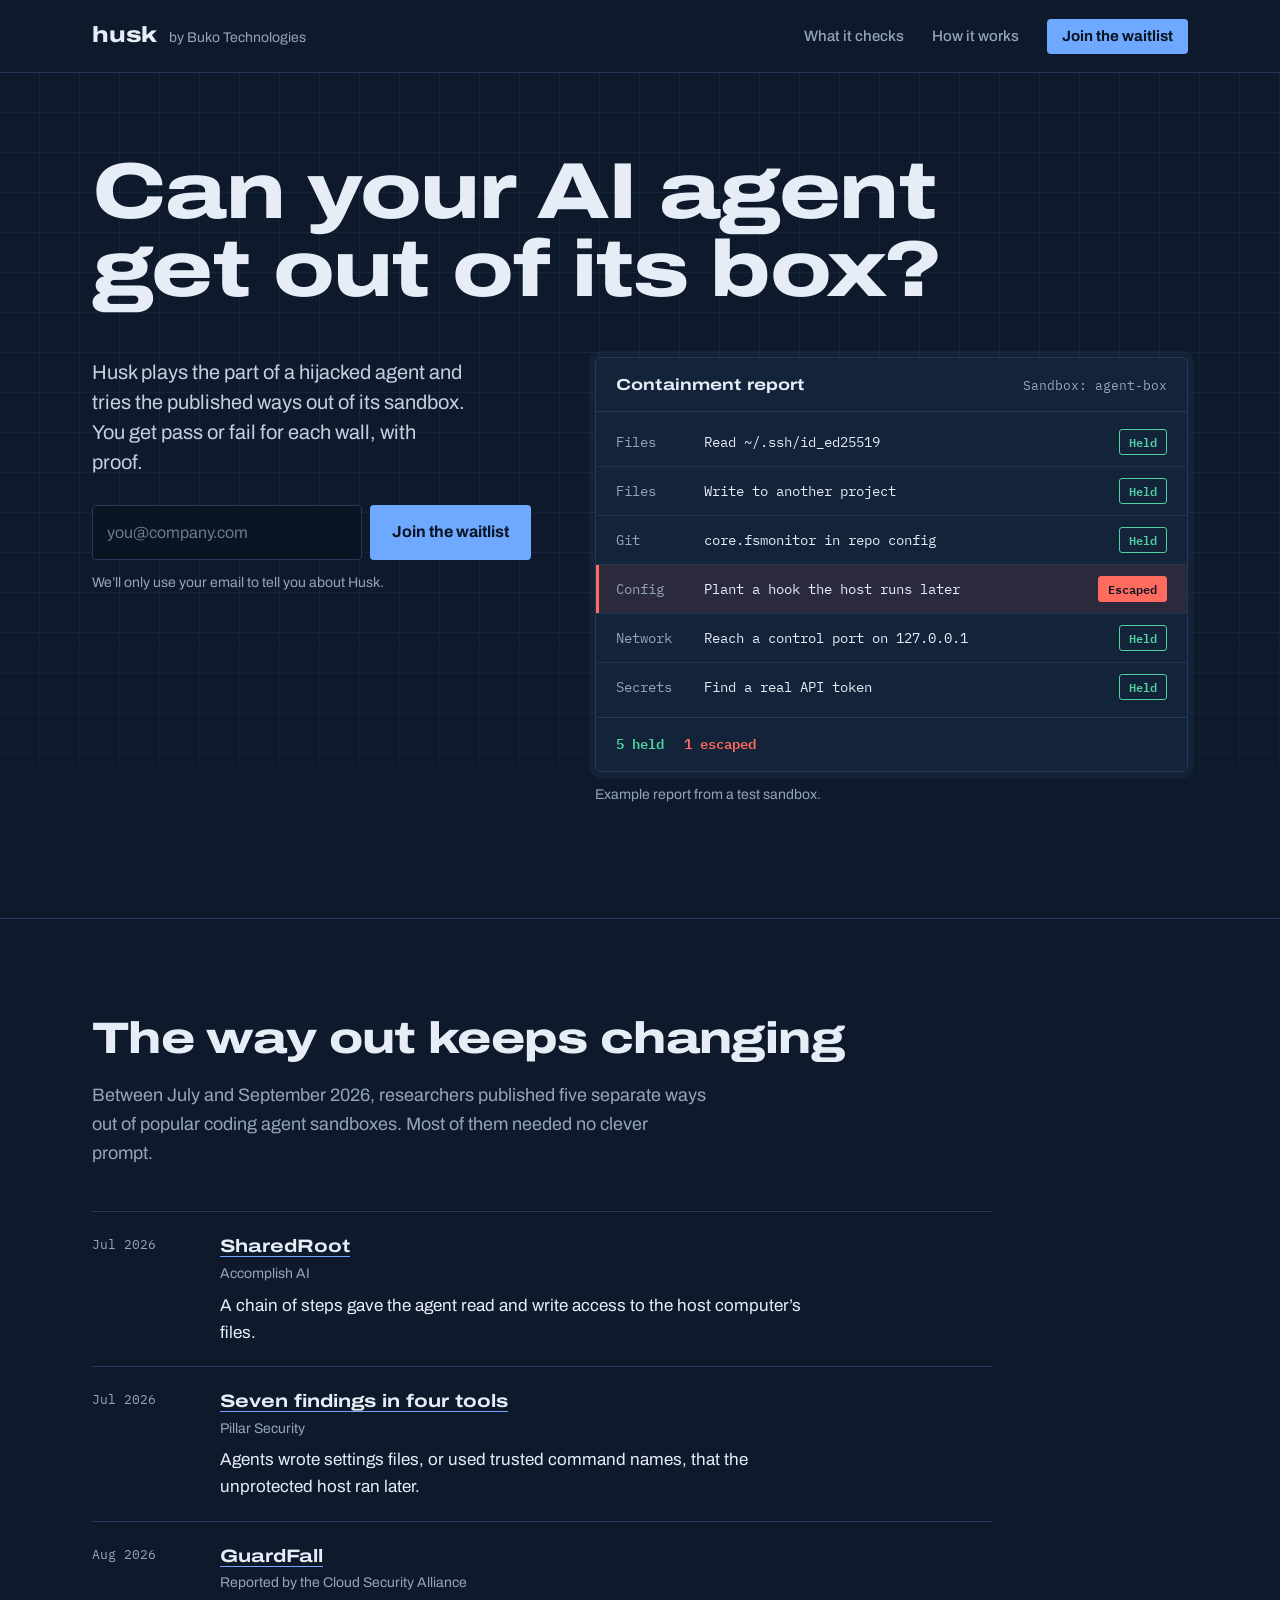
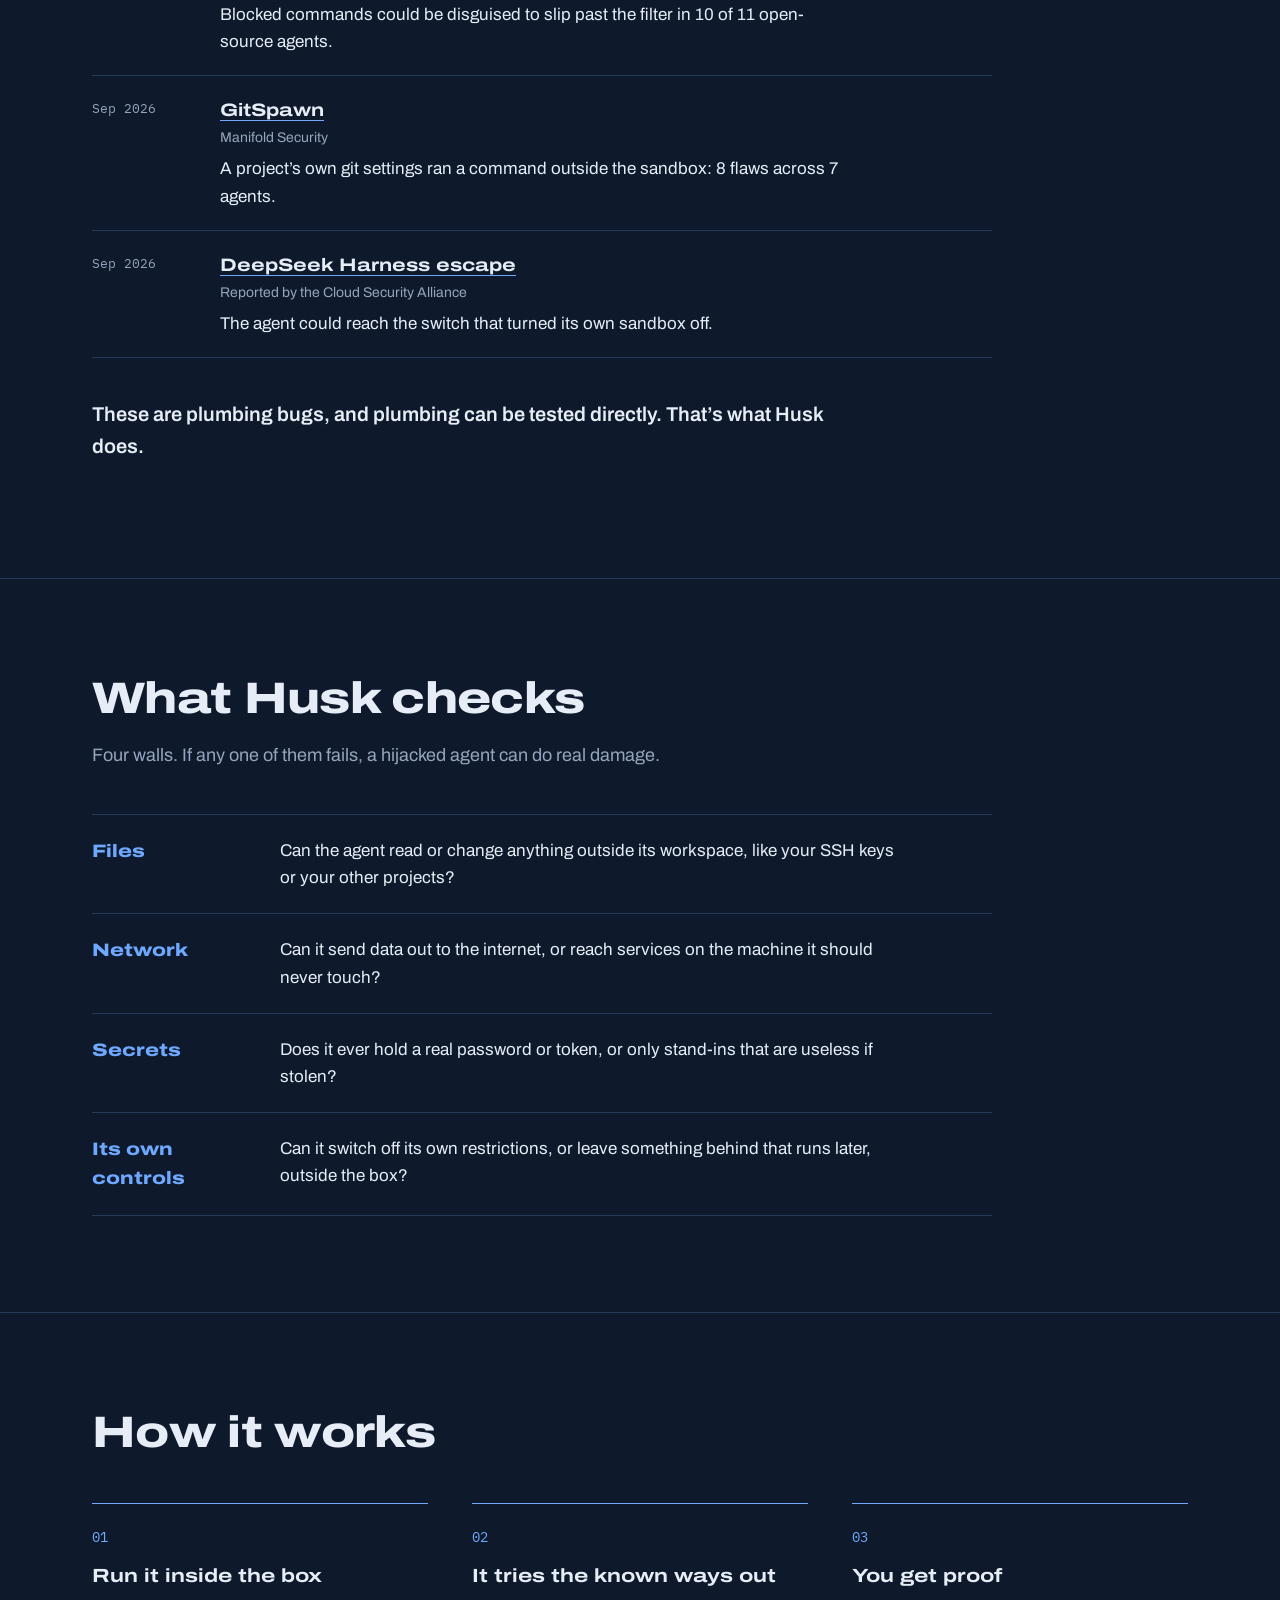
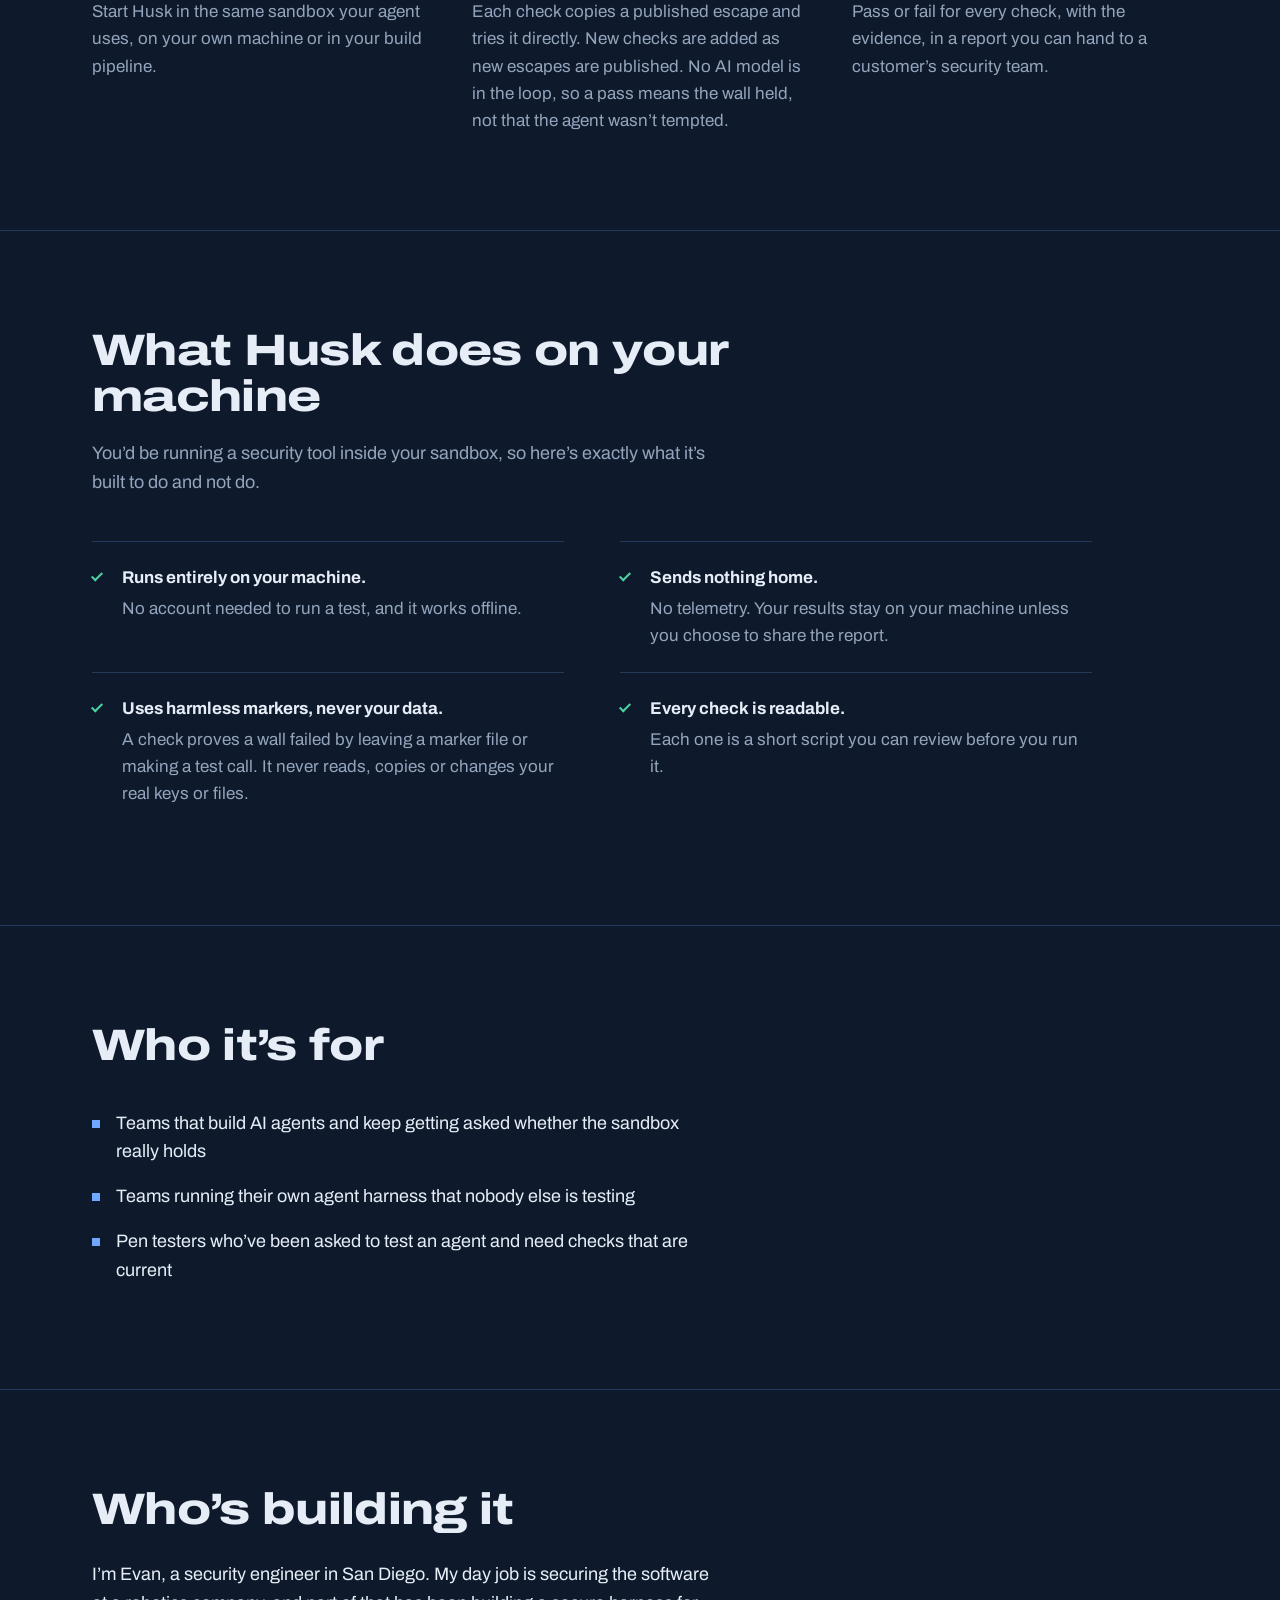
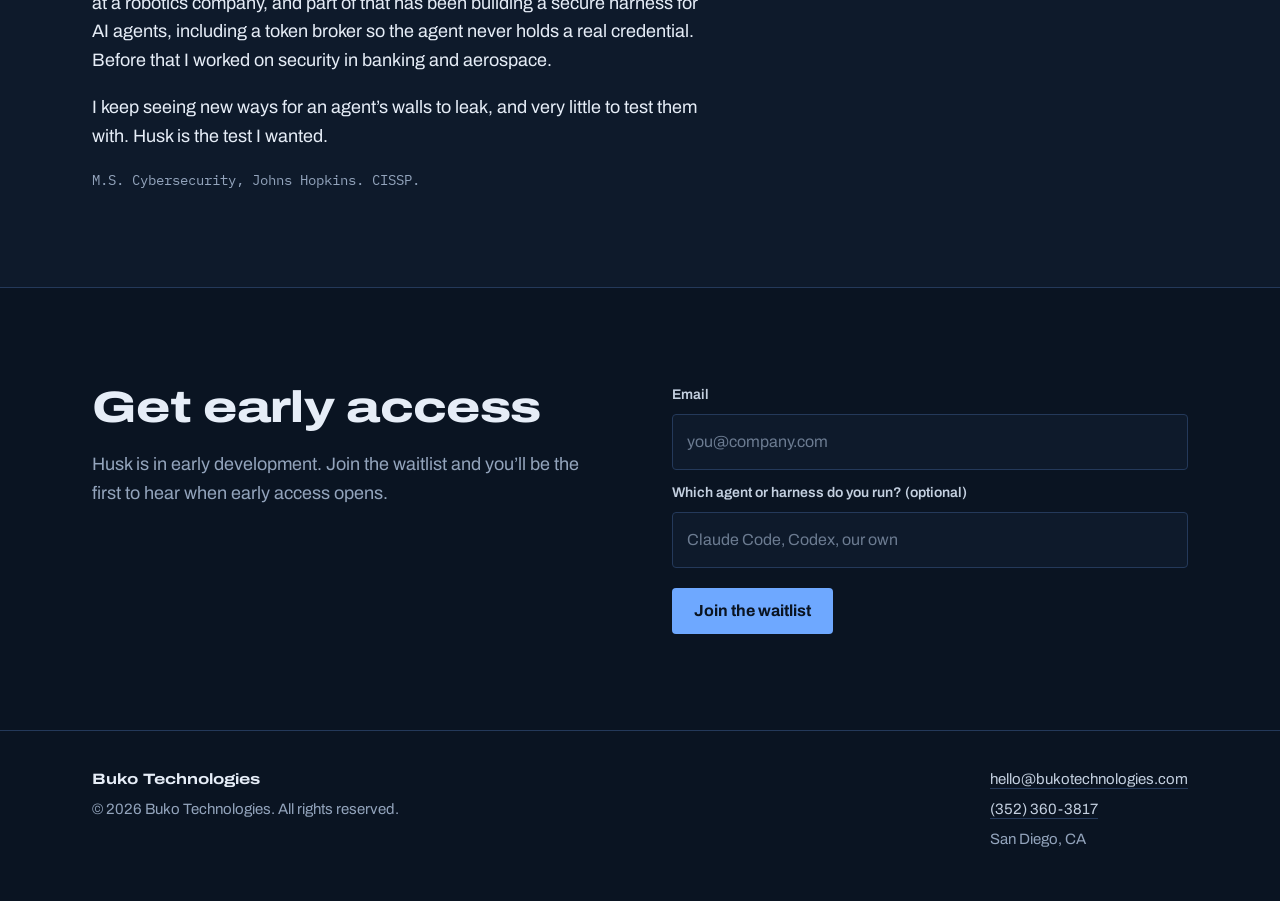
==== index.html @ f1ffd698 "Add a founder note and a section on what Husk does on your machine Explain that Husk runs locally, s" ====
<!DOCTYPE html>
<html lang="en">

<head>
  <meta charset="utf-8" />
  <meta name="viewport" content="width=device-width, initial-scale=1" />

  <title>Husk by Buko Technologies: can your AI agent escape its sandbox?</title>
  <meta name="description" content="Husk plays the part of a hijacked AI agent and tries the published ways out of its sandbox, so you can prove the walls hold. Join the waitlist for early access." />
  <meta name="author" content="Buko Technologies" />

  <link rel="icon" href="images/favicon.png" type="image/png" />

  <link rel="preconnect" href="https://fonts.googleapis.com" />
  <link rel="preconnect" href="https://fonts.gstatic.com" crossorigin />
  <link href="https://fonts.googleapis.com/css2?family=Archivo:wdth,wght@62..125,100..900&family=IBM+Plex+Mono:wght@400;500;600&display=swap" rel="stylesheet" />

  <link href="css/husk.css" rel="stylesheet" />
</head>

<body>

  <header class="site-header">
    <div class="page">
      <a class="brand" href="index.html">
        <span class="brand-name">husk</span>
        <span class="brand-by">by Buko Technologies</span>
      </a>
      <nav class="site-nav" aria-label="Main">
        <a href="#checks">What it checks</a>
        <a href="#how">How it works</a>
        <a class="button button-small" href="#waitlist">Join the waitlist</a>
      </nav>
    </div>
  </header>

  <main>

    <section class="hero">
      <div class="page">
        <h1>Can your AI agent get out of its box?</h1>
        <div class="hero-body">
          <div class="hero-copy">
            <p class="lede">
              Husk plays the part of a hijacked agent and tries the published ways
              out of its sandbox. You get pass or fail for each wall, with proof.
            </p>
            <form class="hero-form" action="https://formspree.io/f/xrpqrjne" method="POST">
              <input type="hidden" name="_subject" value="Husk waitlist sign-up" />
              <input type="hidden" name="source" value="hero" />
              <div class="trap" aria-hidden="true">
                <input type="text" name="_gotcha" tabindex="-1" autocomplete="off" />
              </div>
              <input class="field" type="email" name="email" placeholder="you@company.com" required aria-label="Email address" />
              <button class="button" type="submit">Join the waitlist</button>
            </form>
            <p class="form-note">We&rsquo;ll only use your email to tell you about Husk.</p>
          </div>

          <figure class="report" id="report">
            <div class="sheet" role="img" aria-label="Example Husk report: five checks held and one escaped, where the agent planted a hook that the host ran later, outside the sandbox.">
              <div class="sheet-head" aria-hidden="true">
                <p class="sheet-title">Containment report</p>
                <p class="sheet-meta">Sandbox: agent-box</p>
              </div>
              <ol class="checks" aria-hidden="true">
                <li><span class="c-wall">Files</span><span class="c-test">Read ~/.ssh/id_ed25519</span><span class="c-result held">Held</span></li>
                <li><span class="c-wall">Files</span><span class="c-test">Write to another project</span><span class="c-result held">Held</span></li>
                <li><span class="c-wall">Git</span><span class="c-test">core.fsmonitor in repo config</span><span class="c-result held">Held</span></li>
                <li class="is-escaped"><span class="c-wall">Config</span><span class="c-test">Plant a hook the host runs later</span><span class="c-result escaped">Escaped</span></li>
                <li><span class="c-wall">Network</span><span class="c-test">Reach a control port on 127.0.0.1</span><span class="c-result held">Held</span></li>
                <li><span class="c-wall">Secrets</span><span class="c-test">Find a real API token</span><span class="c-result held">Held</span></li>
              </ol>
              <p class="sheet-total" aria-hidden="true"><span>5 held</span><span class="bad">1 escaped</span></p>
            </div>
            <figcaption>Example report from a test sandbox.</figcaption>
          </figure>
        </div>
      </div>
    </section>

    <section class="section">
      <div class="page">
        <h2>The way out keeps changing</h2>
        <p class="section-intro">
          Between July and September 2026, researchers published five separate
          ways out of popular coding agent sandboxes. Most of them needed no
          clever prompt.
        </p>
        <ol class="escapes">
          <li>
            <time datetime="2026-07">Jul 2026</time>
            <div>
              <h3><a href="https://www.beri.net/article/ai-coding-agent-sandbox-escapes-week-cursor-codex-gemini-claude-enterprise-developer-security-2026">SharedRoot</a></h3>
              <p class="who">Accomplish AI</p>
              <p>A chain of steps gave the agent read and write access to the host computer&rsquo;s files.</p>
            </div>
          </li>
          <li>
            <time datetime="2026-07">Jul 2026</time>
            <div>
              <h3><a href="https://www.beri.net/article/ai-coding-agent-sandbox-escapes-week-cursor-codex-gemini-claude-enterprise-developer-security-2026">Seven findings in four tools</a></h3>
              <p class="who">Pillar Security</p>
              <p>Agents wrote settings files, or used trusted command names, that the unprotected host ran later.</p>
            </div>
          </li>
          <li>
            <time datetime="2026-08">Aug 2026</time>
            <div>
              <h3><a href="https://labs.cloudsecurityalliance.org/research/csa-research-note-deepseek-harness-sandbox-escape-20260910-c/">GuardFall</a></h3>
              <p class="who">Reported by the Cloud Security Alliance</p>
              <p>Blocked commands could be disguised to slip past the filter in 10 of 11 open-source agents.</p>
            </div>
          </li>
          <li>
            <time datetime="2026-09">Sep 2026</time>
            <div>
              <h3><a href="https://thehackernews.com/2026/09/malicious-git-configs-can-make-claude.html">GitSpawn</a></h3>
              <p class="who">Manifold Security</p>
              <p>A project&rsquo;s own git settings ran a command outside the sandbox: 8 flaws across 7 agents.</p>
            </div>
          </li>
          <li>
            <time datetime="2026-09">Sep 2026</time>
            <div>
              <h3><a href="https://labs.cloudsecurityalliance.org/research/csa-research-note-deepseek-harness-sandbox-escape-20260910-c/">DeepSeek Harness escape</a></h3>
              <p class="who">Reported by the Cloud Security Alliance</p>
              <p>The agent could reach the switch that turned its own sandbox off.</p>
            </div>
          </li>
        </ol>
        <p class="section-close">
          These are plumbing bugs, and plumbing can be tested directly. That&rsquo;s what Husk does.
        </p>
      </div>
    </section>

    <section class="section" id="checks">
      <div class="page">
        <h2>What Husk checks</h2>
        <p class="section-intro">Four walls. If any one of them fails, a hijacked agent can do real damage.</p>
        <dl class="walls">
          <div>
            <dt>Files</dt>
            <dd>Can the agent read or change anything outside its workspace, like your SSH keys or your other projects?</dd>
          </div>
          <div>
            <dt>Network</dt>
            <dd>Can it send data out to the internet, or reach services on the machine it should never touch?</dd>
          </div>
          <div>
            <dt>Secrets</dt>
            <dd>Does it ever hold a real password or token, or only stand-ins that are useless if stolen?</dd>
          </div>
          <div>
            <dt>Its own controls</dt>
            <dd>Can it switch off its own restrictions, or leave something behind that runs later, outside the box?</dd>
          </div>
        </dl>
      </div>
    </section>

    <section class="section" id="how">
      <div class="page">
        <h2>How it works</h2>
        <ol class="steps">
          <li>
            <h3>Run it inside the box</h3>
            <p>Start Husk in the same sandbox your agent uses, on your own machine or in your build pipeline.</p>
          </li>
          <li>
            <h3>It tries the known ways out</h3>
            <p>Each check copies a published escape and tries it directly. New checks are added as new escapes are published. No AI model is in the loop, so a pass means the wall held, not that the agent wasn&rsquo;t tempted.</p>
          </li>
          <li>
            <h3>You get proof</h3>
            <p>Pass or fail for every check, with the evidence, in a report you can hand to a customer&rsquo;s security team.</p>
          </li>
        </ol>
      </div>
    </section>

    <section class="section" id="trust">
      <div class="page">
        <h2>What Husk does on your machine</h2>
        <p class="section-intro">You&rsquo;d be running a security tool inside your sandbox, so here&rsquo;s exactly what it&rsquo;s built to do and not do.</p>
        <ul class="promises">
          <li><strong>Runs entirely on your machine.</strong> No account needed to run a test, and it works offline.</li>
          <li><strong>Sends nothing home.</strong> No telemetry. Your results stay on your machine unless you choose to share the report.</li>
          <li><strong>Uses harmless markers, never your data.</strong> A check proves a wall failed by leaving a marker file or making a test call. It never reads, copies or changes your real keys or files.</li>
          <li><strong>Every check is readable.</strong> Each one is a short script you can review before you run it.</li>
        </ul>
      </div>
    </section>

    <section class="section">
      <div class="page">
        <h2>Who it&rsquo;s for</h2>
        <ul class="audience">
          <li>Teams that build AI agents and keep getting asked whether the sandbox really holds</li>
          <li>Teams running their own agent harness that nobody else is testing</li>
          <li>Pen testers who&rsquo;ve been asked to test an agent and need checks that are current</li>
        </ul>
      </div>
    </section>

    <section class="section about" id="about">
      <div class="page">
        <h2>Who&rsquo;s building it</h2>
        <div class="about-body">
          <p>
            I&rsquo;m Evan, a security engineer in San Diego. My day job is securing
            the software at a robotics company, and part of that has been building
            a secure harness for AI agents, including a token broker so the agent
            never holds a real credential. Before that I worked on security in
            banking and aerospace.
          </p>
          <p>
            I keep seeing new ways for an agent&rsquo;s walls to leak, and very
            little to test them with. Husk is the test I wanted.
          </p>
          <p class="creds">M.S. Cybersecurity, Johns Hopkins. CISSP.</p>
        </div>
      </div>
    </section>

    <section class="section waitlist" id="waitlist">
      <div class="page">
        <div>
          <h2>Get early access</h2>
          <p class="section-intro">
            Husk is in early development. Join the waitlist and you&rsquo;ll be the
            first to hear when early access opens.
          </p>
        </div>
        <form class="waitlist-form" action="https://formspree.io/f/xrpqrjne" method="POST">
          <input type="hidden" name="_subject" value="Husk waitlist sign-up" />
          <input type="hidden" name="source" value="footer" />
          <div class="trap" aria-hidden="true">
            <input type="text" name="_gotcha" tabindex="-1" autocomplete="off" />
          </div>
          <label for="wl-email">Email</label>
          <input class="field" id="wl-email" type="email" name="email" placeholder="you@company.com" required />
          <label for="wl-agent">Which agent or harness do you run? (optional)</label>
          <input class="field" id="wl-agent" type="text" name="agent" placeholder="Claude Code, Codex, our own" />
          <button class="button" type="submit">Join the waitlist</button>
        </form>
      </div>
    </section>

  </main>

  <footer class="site-footer">
    <div class="page">
      <div>
        <p class="footer-brand">Buko Technologies</p>
        <p>&copy; <span id="year">2026</span> Buko Technologies. All rights reserved.</p>
      </div>
      <div>
        <p><a href="mailto:hello@bukotechnologies.com">hello@bukotechnologies.com</a></p>
        <p><a href="tel:+13523603817">(352) 360-3817</a></p>
        <p>San Diego, CA</p>
      </div>
    </div>
  </footer>

  <script>
    document.getElementById("year").textContent = new Date().getFullYear();

    // Stamp each result in order, once, on page load.
    (function () {
      if (window.matchMedia("(prefers-reduced-motion: reduce)").matches) return;
      var report = document.getElementById("report");
      var stamps = report.querySelectorAll(".c-result, .sheet-total");
      stamps.forEach(function (stamp, i) {
        stamp.style.animationDelay = (0.5 + i * 0.28) + "s";
      });
      report.classList.add("is-running");
    })();
  </script>

</body>

</html>
---- css/husk.css ----
/* ==========================================================================
   Husk by Buko Technologies
   One self-contained stylesheet. The page uses no Bootstrap or template CSS.

   The look is an instrument panel: deep navy, a faint measurement grid
   behind the hero, signal blue for actions. The one bold element is the
   containment report in the hero.

   Palette
     navy     #0E1A2B  page background
     panel    #13233A  the report and raised areas
     rule     #24395A  dividers and borders
     text     #E6EDF7  body text
     muted    #93A4BC  secondary text
     signal   #6EA8FF  buttons, links, focus
     held     #4FD1A1  a wall that held
     escaped  #FF6B5E  a wall that failed

   Type
     Archivo        headlines (extra-wide cut, width 125) and body text
     IBM Plex Mono  the report, dates and other machine output
   ========================================================================== */

:root {
  --navy: #0e1a2b;
  --navy-deep: #0a1422;
  --panel: #13233a;
  --rule: #24395a;
  --text: #e6edf7;
  --muted: #93a4bc;
  --signal: #6ea8ff;
  --signal-hover: #94bfff;
  --held: #4fd1a1;
  --escaped: #ff6b5e;
  --escaped-wash: rgba(255, 107, 94, 0.1);

  --font: "Archivo", "Helvetica Neue", Arial, sans-serif;
  --mono: "IBM Plex Mono", ui-monospace, "SFMono-Regular", Menlo, Consolas, monospace;

  --measure: 62ch;
  --page: 1160px;
}

*,
*::before,
*::after { box-sizing: border-box; }

html { scroll-behavior: smooth; }
@media (prefers-reduced-motion: reduce) {
  html { scroll-behavior: auto; }
}

body {
  margin: 0;
  background: var(--navy);
  color: var(--text);
  font-family: var(--font);
  font-size: 17px;
  line-height: 1.6;
  -webkit-font-smoothing: antialiased;
}

h1, h2, h3 {
  margin: 0;
  font-stretch: 125%;
  font-variation-settings: "wdth" 125;
}

p { margin: 0 0 1em; }

a {
  color: var(--text);
  text-decoration-color: var(--signal);
  text-decoration-thickness: 1px;
  text-underline-offset: 4px;
}
a:hover { color: var(--signal-hover); }

:focus-visible {
  outline: 2px solid var(--signal);
  outline-offset: 3px;
}

.page {
  max-width: var(--page);
  margin: 0 auto;
  padding: 0 32px;
}

/* ---------- header ---------- */

.site-header {
  border-bottom: 1px solid var(--rule);
  background: var(--navy);
}

.site-header .page {
  display: flex;
  align-items: center;
  justify-content: space-between;
  gap: 24px;
  min-height: 72px;
}

.brand {
  display: flex;
  align-items: baseline;
  gap: 12px;
  color: var(--text);
  text-decoration: none;
}

.brand:hover { color: var(--text); }

.brand-name {
  font-weight: 800;
  font-size: 22px;
  font-stretch: 125%;
  font-variation-settings: "wdth" 125;
  letter-spacing: -0.01em;
}

.brand-by {
  font-size: 14px;
  color: var(--muted);
}

.site-nav {
  display: flex;
  align-items: center;
  gap: 28px;
}

.site-nav a:not(.button) {
  color: var(--muted);
  text-decoration: none;
  font-size: 15px;
  font-weight: 500;
}

.site-nav a:not(.button):hover { color: var(--text); }

/* ---------- buttons and fields ---------- */

.button {
  display: inline-block;
  font-family: var(--font);
  font-weight: 700;
  font-size: 16px;
  line-height: 1;
  padding: 15px 22px;
  border: 0;
  border-radius: 4px;
  background: var(--signal);
  color: var(--navy-deep);
  text-decoration: none;
  cursor: pointer;
  white-space: nowrap;
}

.button:hover { background: var(--signal-hover); color: var(--navy-deep); }

.button-small { padding: 10px 15px; font-size: 15px; }

.field {
  width: 100%;
  font: inherit;
  font-size: 16px;
  color: var(--text);
  background: var(--navy-deep);
  border: 1px solid var(--rule);
  border-radius: 4px;
  padding: 14px 14px;
}

.field::placeholder { color: var(--muted); opacity: 0.7; }
.field:focus { border-color: var(--signal); outline: none; }

/* spam trap: hidden from people */
.trap { position: absolute; left: -9999px; width: 1px; height: 1px; overflow: hidden; }

/* ---------- hero ---------- */

.hero {
  position: relative;
  isolation: isolate;
  padding: 80px 0 112px;
}

/* a faint measurement grid behind the hero, fading out toward the bottom */
.hero::before {
  content: "";
  position: absolute;
  inset: 0;
  z-index: -1;
  background-image:
    linear-gradient(rgba(110, 168, 255, 0.07) 1px, transparent 1px),
    linear-gradient(90deg, rgba(110, 168, 255, 0.07) 1px, transparent 1px);
  background-size: 40px 40px;
  background-position: -1px -1px;
  -webkit-mask-image: linear-gradient(to bottom, #000 60%, transparent);
          mask-image: linear-gradient(to bottom, #000 60%, transparent);
}

.hero h1 {
  font-weight: 800;
  font-size: clamp(38px, 6.2vw, 80px);
  line-height: 0.98;
  letter-spacing: -0.02em;
  max-width: 14ch;
}

.hero-body {
  display: grid;
  grid-template-columns: minmax(0, 0.85fr) minmax(0, 1.15fr);
  gap: 64px;
  align-items: start;
  margin-top: 48px;
}

.lede {
  font-size: 20px;
  line-height: 1.5;
  color: #c4d0e0;
  max-width: 34ch;
}

.hero-form {
  display: flex;
  gap: 8px;
  margin-top: 28px;
  max-width: 440px;
}

.hero-form .field { flex: 1; min-width: 0; }

.form-note {
  margin-top: 12px;
  font-size: 14px;
  color: var(--muted);
}

/* ---------- the report: the one bold element ---------- */

.report { margin: 0; }

.sheet {
  background: var(--panel);
  border: 1px solid var(--rule);
  border-radius: 6px;
  overflow: hidden;
  font-family: var(--mono);
  box-shadow: 0 0 0 6px rgba(110, 168, 255, 0.05);
}

.sheet-head {
  display: flex;
  align-items: baseline;
  justify-content: space-between;
  gap: 16px;
  padding: 14px 20px;
  border-bottom: 1px solid var(--rule);
}

.sheet-head p { margin: 0; }

.sheet-title {
  font-family: var(--font);
  font-weight: 700;
  font-size: 16px;
  font-variation-settings: "wdth" 125;
}

.sheet-meta {
  font-size: 13px;
  color: var(--muted);
}

.checks {
  list-style: none;
  margin: 0;
  padding: 6px 0;
}

.checks li {
  display: grid;
  grid-template-columns: 9ch minmax(0, 1fr) auto;
  gap: 16px;
  align-items: center;
  padding: 11px 20px;
  font-size: 14px;
}

.checks li + li { border-top: 1px solid rgba(36, 57, 90, 0.7); }

.checks li.is-escaped {
  background: var(--escaped-wash);
  box-shadow: inset 3px 0 0 var(--escaped);
}

.c-wall { color: var(--muted); }
.c-test { min-width: 0; }

.c-result {
  justify-self: end;
  font-weight: 600;
  font-size: 12px;
  line-height: 1;
  padding: 6px 9px;
  border-radius: 3px;
  border: 1px solid currentColor;
}

.c-result.held { color: var(--held); }

.c-result.escaped {
  color: var(--navy-deep);
  background: var(--escaped);
  border-color: var(--escaped);
}

.sheet-total {
  display: flex;
  gap: 20px;
  margin: 0;
  padding: 14px 20px 16px;
  border-top: 1px solid var(--rule);
  font-weight: 600;
  font-size: 14px;
}

.sheet-total span:first-child { color: var(--held); }
.sheet-total .bad { color: var(--escaped); }

.report figcaption {
  margin-top: 12px;
  font-size: 14px;
  color: var(--muted);
}

/* one orchestrated moment: results stamp on in order at page load */
.report.is-running .c-result,
.report.is-running .sheet-total {
  opacity: 0;
  animation: stamp 0.22s ease-out forwards;
}

@keyframes stamp {
  from { opacity: 0; transform: scale(1.3); }
  to   { opacity: 1; transform: scale(1); }
}

.report.is-running .sheet-total { animation-name: appear; }

@keyframes appear {
  to { opacity: 1; }
}

@media (prefers-reduced-motion: reduce) {
  .report.is-running .c-result,
  .report.is-running .sheet-total {
    opacity: 1;
    animation: none;
  }
}

/* ---------- sections ---------- */

.section {
  padding: 96px 0;
  border-top: 1px solid var(--rule);
}

.section h2 {
  font-weight: 800;
  font-size: clamp(28px, 3.6vw, 44px);
  line-height: 1.05;
  letter-spacing: -0.015em;
  max-width: 22ch;
}

.section-intro {
  margin-top: 20px;
  color: var(--muted);
  font-size: 18px;
  max-width: var(--measure);
}

/* escapes published in 2026: a dated list, oldest first */

.escapes {
  list-style: none;
  margin: 44px 0 0;
  padding: 0;
  max-width: 900px;
}

.escapes li {
  display: grid;
  grid-template-columns: 10ch minmax(0, 1fr);
  gap: 28px;
  padding: 20px 0;
  border-bottom: 1px solid var(--rule);
}

.escapes li:first-child { border-top: 1px solid var(--rule); }

.escapes time {
  font-family: var(--mono);
  font-size: 13px;
  color: var(--muted);
  padding-top: 3px;
}

.escapes h3 {
  font-size: 18px;
  font-weight: 700;
  margin-bottom: 2px;
}

.escapes .who {
  font-size: 14px;
  color: var(--muted);
  margin-bottom: 6px;
}

.escapes p { margin: 0; max-width: var(--measure); }

.section-close {
  margin-top: 40px;
  max-width: var(--measure);
  font-size: 20px;
  font-weight: 600;
}

/* the four walls: a two-column list, not a card grid */

.walls {
  margin: 44px 0 0;
  max-width: 900px;
}

.walls div {
  display: grid;
  grid-template-columns: 16ch minmax(0, 1fr);
  gap: 28px;
  padding: 22px 0;
  border-bottom: 1px solid var(--rule);
}

.walls div:first-child { border-top: 1px solid var(--rule); }

.walls dt {
  font-weight: 800;
  font-size: 18px;
  font-variation-settings: "wdth" 125;
  color: var(--signal);
}

.walls dd { margin: 0; max-width: var(--measure); }

/* how it works: a real sequence, so it is numbered */

.steps {
  list-style: none;
  counter-reset: step;
  margin: 48px 0 0;
  padding: 0;
  display: grid;
  grid-template-columns: repeat(3, minmax(0, 1fr));
  gap: 44px;
}

.steps li {
  counter-increment: step;
  border-top: 1px solid var(--signal);
  padding-top: 22px;
}

.steps li::before {
  content: counter(step, decimal-leading-zero);
  display: block;
  margin-bottom: 16px;
  font-family: var(--mono);
  font-size: 14px;
  color: var(--signal);
}

.steps h3 {
  font-size: 19px;
  font-weight: 700;
  line-height: 1.25;
  margin-bottom: 10px;
}

.steps p { margin: 0; color: var(--muted); }

/* who it's for */

.audience {
  list-style: none;
  margin: 32px 0 0;
  padding: 0;
  max-width: var(--measure);
}

.audience li {
  position: relative;
  padding: 8px 0 8px 24px;
  font-size: 18px;
}

.audience li::before {
  content: "";
  position: absolute;
  left: 0;
  top: 19px;
  width: 8px;
  height: 8px;
  background: var(--signal);
}

/* waitlist: the deeper band at the end */

.waitlist {
  background: var(--navy-deep);
}

.waitlist .page {
  display: grid;
  grid-template-columns: minmax(0, 1fr) minmax(0, 1fr);
  gap: 64px;
  align-items: start;
}

.waitlist-form {
  display: grid;
  gap: 12px;
}

.waitlist-form label {
  font-size: 14px;
  font-weight: 600;
  color: #c4d0e0;
  margin-bottom: -4px;
}

.waitlist .field { background: var(--navy); }

.waitlist-form .button { justify-self: start; margin-top: 8px; }

/* footer */

.site-footer {
  background: var(--navy-deep);
  border-top: 1px solid var(--rule);
  padding: 36px 0 44px;
  font-size: 15px;
  color: var(--muted);
}

.site-footer .page {
  display: flex;
  justify-content: space-between;
  gap: 24px;
  flex-wrap: wrap;
}

.site-footer p { margin: 0 0 6px; }
.site-footer a { color: #c4d0e0; text-decoration-color: var(--rule); }
.site-footer a:hover { color: var(--text); text-decoration-color: var(--signal); }

.footer-brand {
  font-weight: 700;
  color: var(--text);
  font-variation-settings: "wdth" 125;
}

/* ---------- smaller screens ---------- */

@media (max-width: 900px) {
  .hero-body,
  .waitlist .page { grid-template-columns: minmax(0, 1fr); gap: 48px; }
  .steps { grid-template-columns: minmax(0, 1fr); gap: 36px; }
  .site-nav a:not(.button) { display: none; }
}

@media (max-width: 560px) {
  body { font-size: 16px; }
  .page { padding: 0 20px; }
  .hero { padding: 40px 0 64px; }
  .hero::before { background-size: 32px 32px; }
  .hero-body { margin-top: 28px; }
  .lede { font-size: 18px; }
  .section { padding: 64px 0; }
  .brand-by { display: none; }
  .hero-form { flex-direction: column; }
  .hero-form .button { width: 100%; }
  .escapes li,
  .walls div { grid-template-columns: minmax(0, 1fr); gap: 4px; }
  .sheet-head { padding: 12px 16px; }
  .sheet-meta { display: none; }
  /* stack each check: wall and result on top, the test underneath */
  .checks li {
    grid-template-columns: minmax(0, 1fr) auto;
    grid-template-areas: "wall result" "test test";
    gap: 4px 12px;
    padding: 10px 16px;
    font-size: 13px;
  }
  .c-wall { grid-area: wall; }
  .c-result { grid-area: result; }
  .c-test { grid-area: test; }
  .sheet-total { padding: 12px 16px 14px; }
}

/* ---------- what Husk does on your machine ---------- */

.promises {
  list-style: none;
  margin: 44px 0 0;
  padding: 0;
  display: grid;
  grid-template-columns: repeat(2, minmax(0, 1fr));
  gap: 0 56px;
  max-width: 1000px;
}

.promises li {
  padding: 22px 0 22px 30px;
  border-top: 1px solid var(--rule);
  position: relative;
  color: var(--muted);
}

/* a small check mark drawn with borders */
.promises li::before {
  content: "";
  position: absolute;
  left: 2px;
  top: 28px;
  width: 6px;
  height: 11px;
  border: solid var(--held);
  border-width: 0 2px 2px 0;
  transform: rotate(45deg);
}

.promises strong {
  display: block;
  color: var(--text);
  font-weight: 700;
  margin-bottom: 4px;
}

/* ---------- who's building it ---------- */

.about-body {
  margin-top: 28px;
  max-width: var(--measure);
  font-size: 18px;
}

.about-body .creds {
  margin: 8px 0 0;
  font-family: var(--mono);
  font-size: 14px;
  color: var(--muted);
}

@media (max-width: 760px) {
  .promises { grid-template-columns: minmax(0, 1fr); }
}
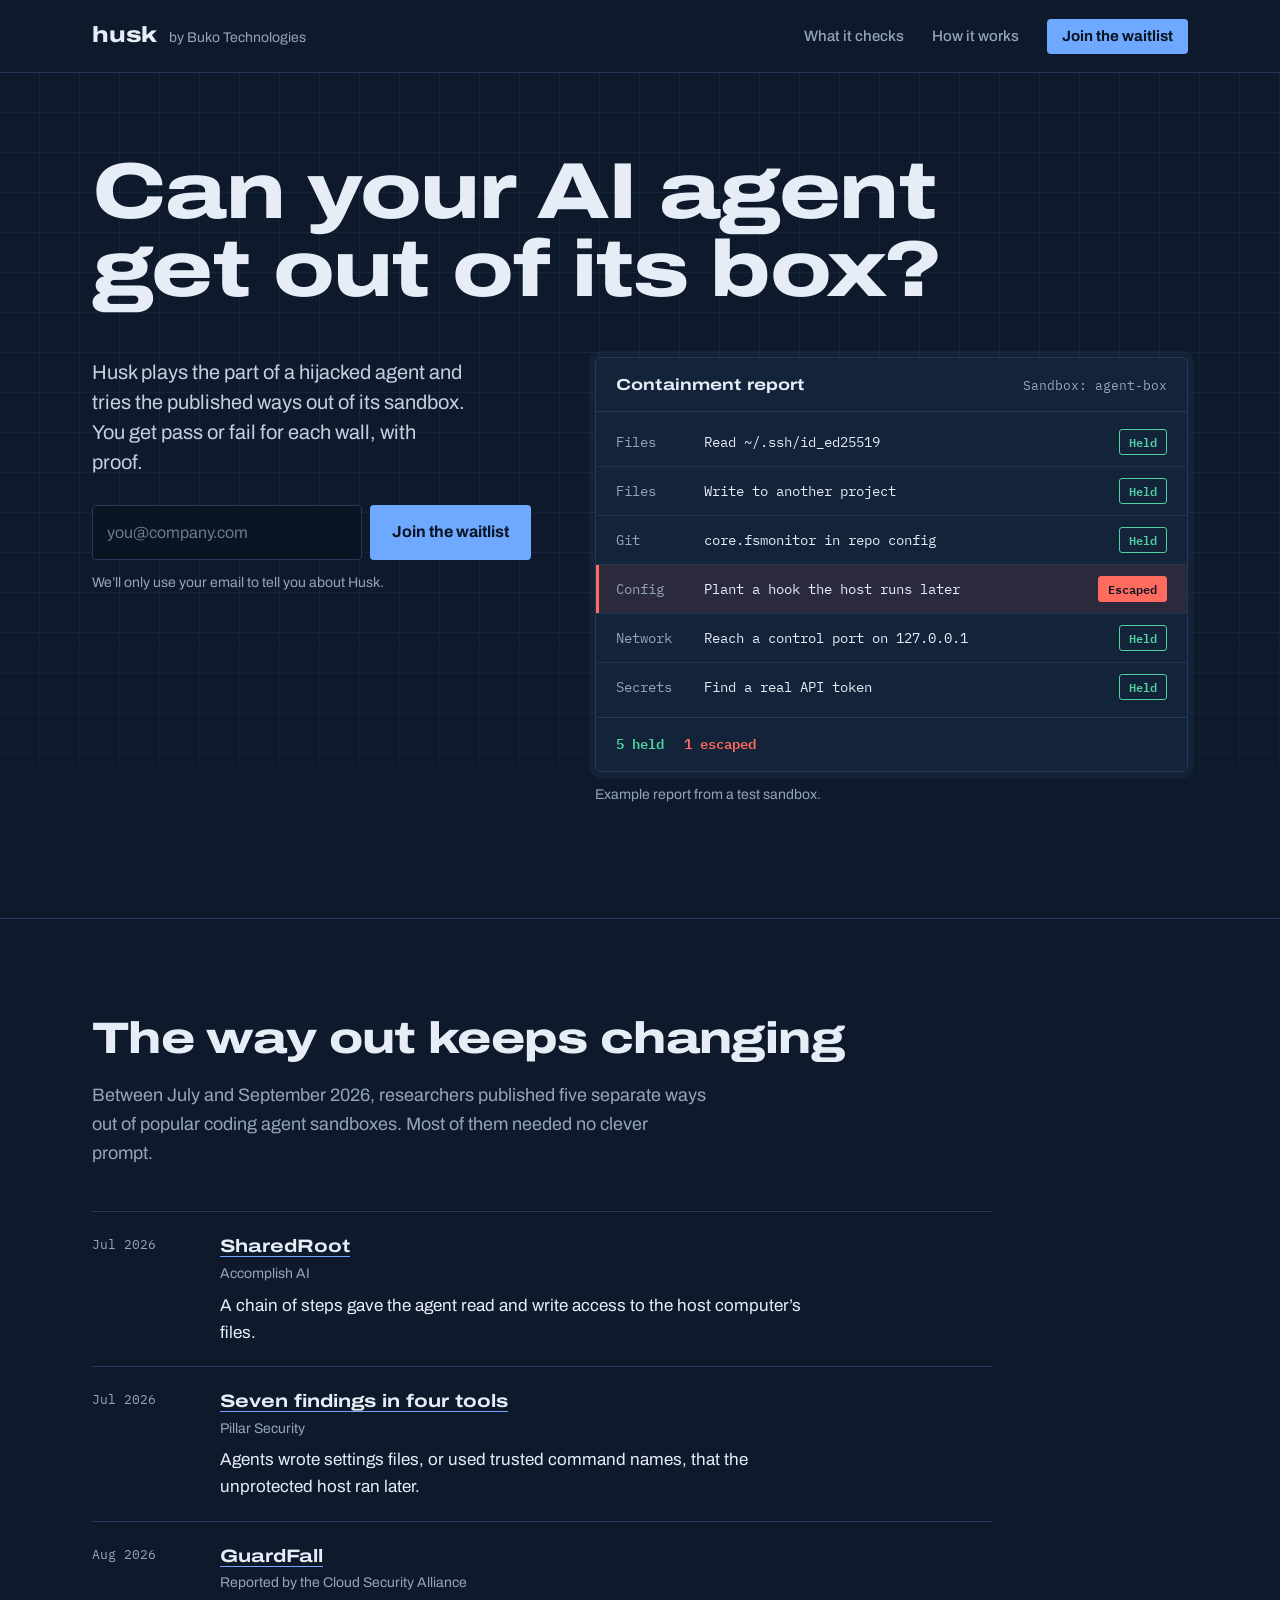
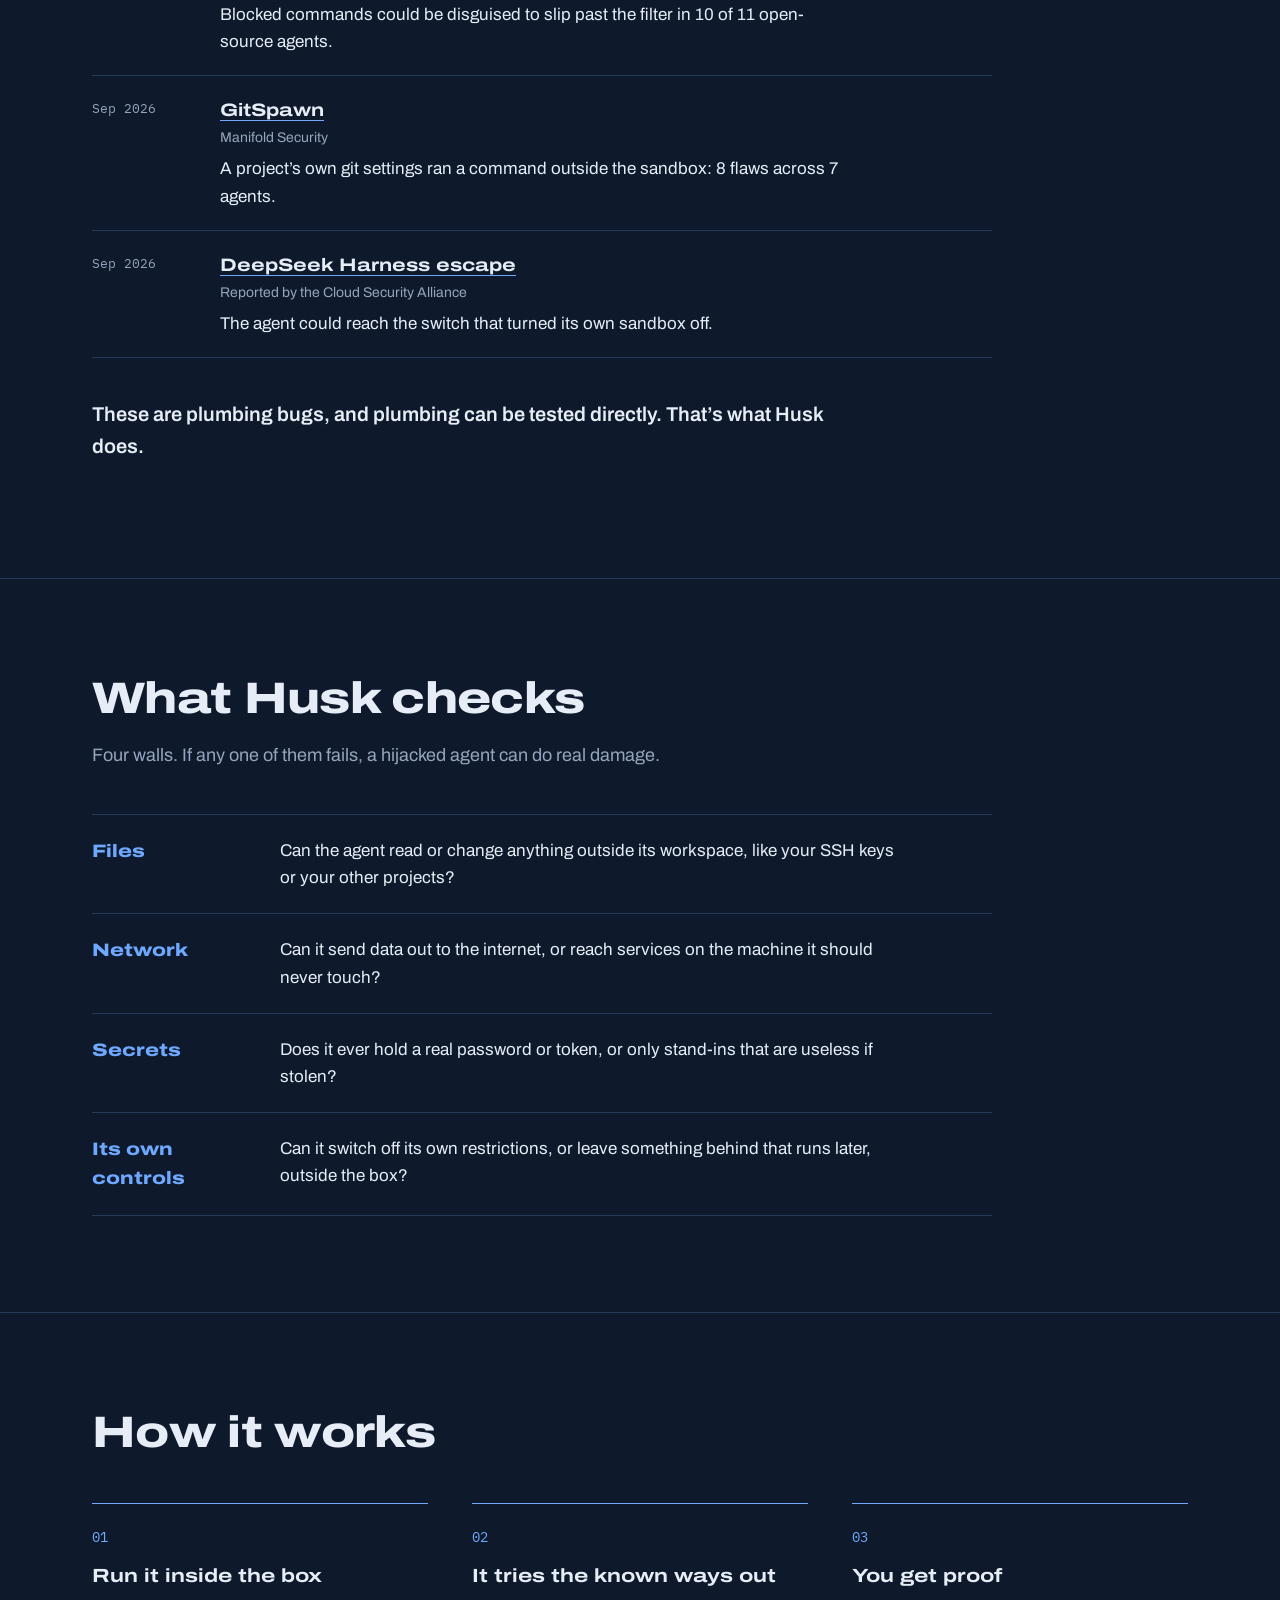
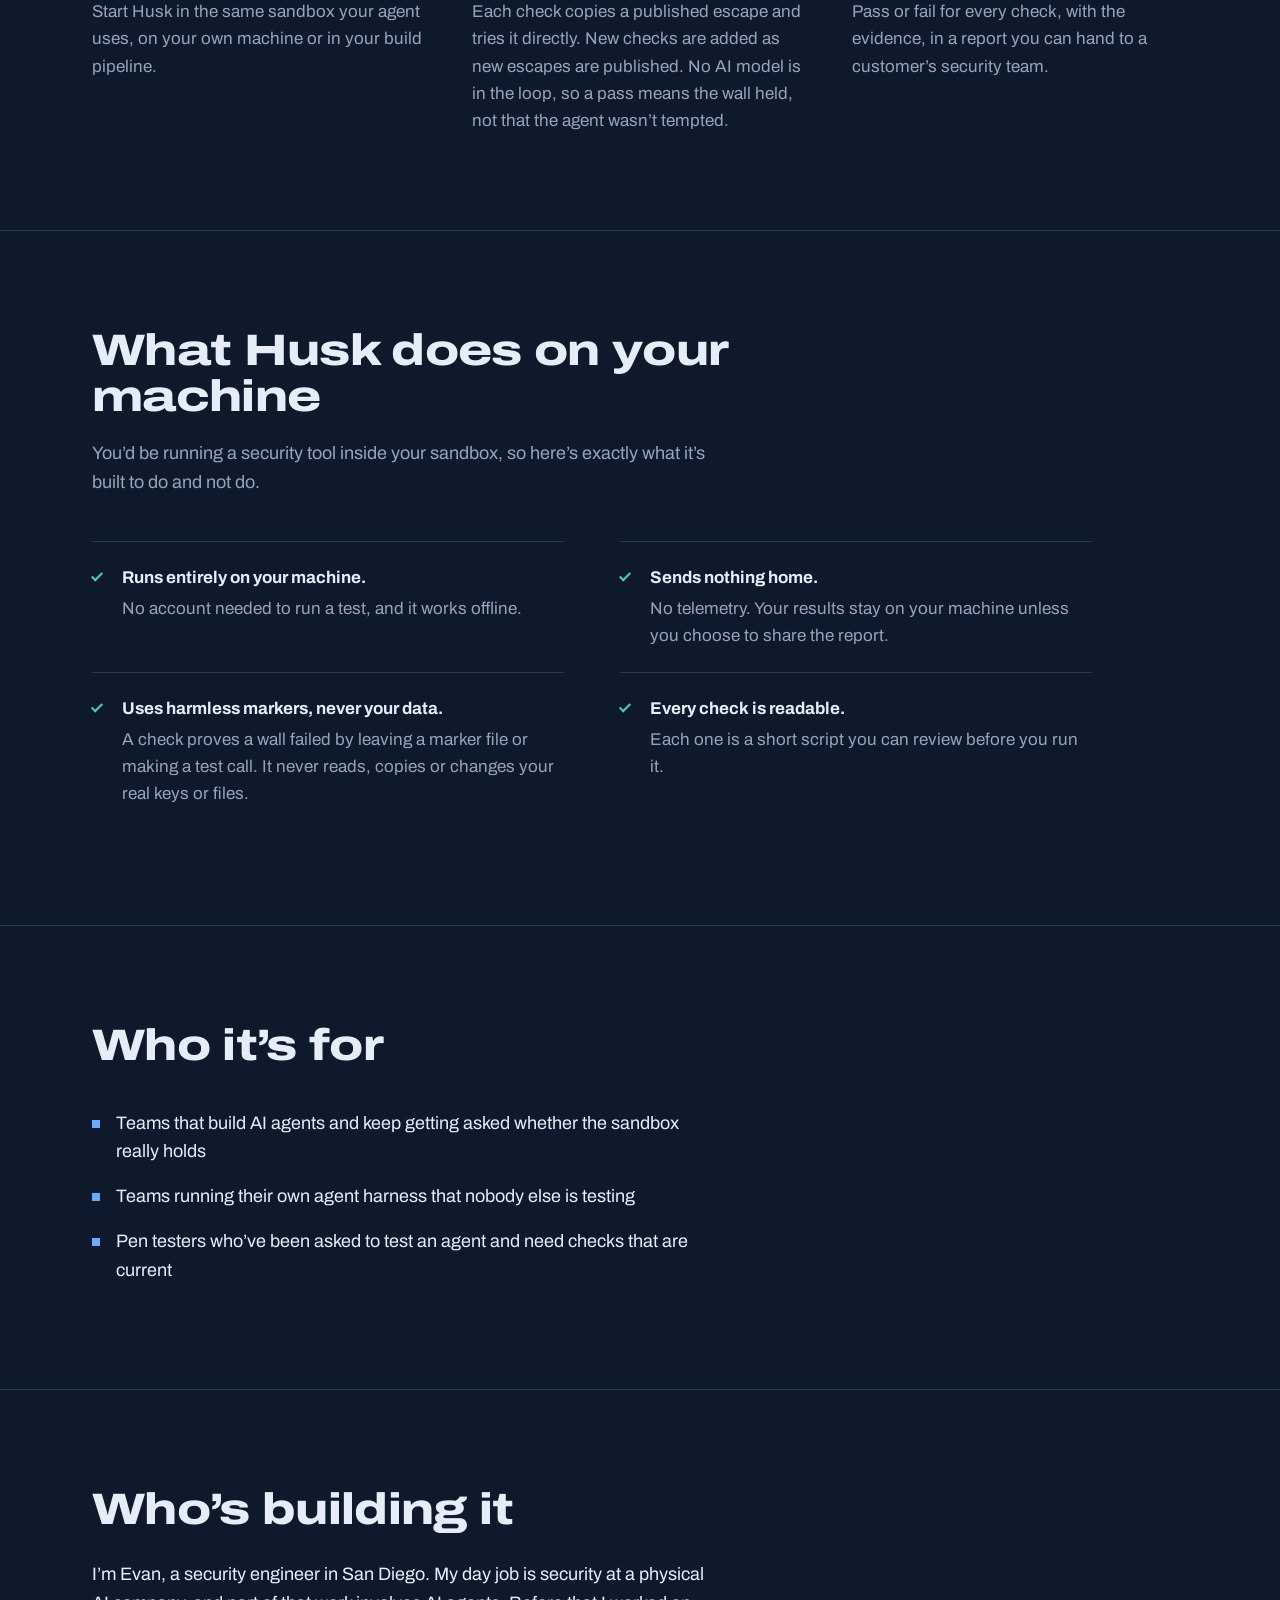
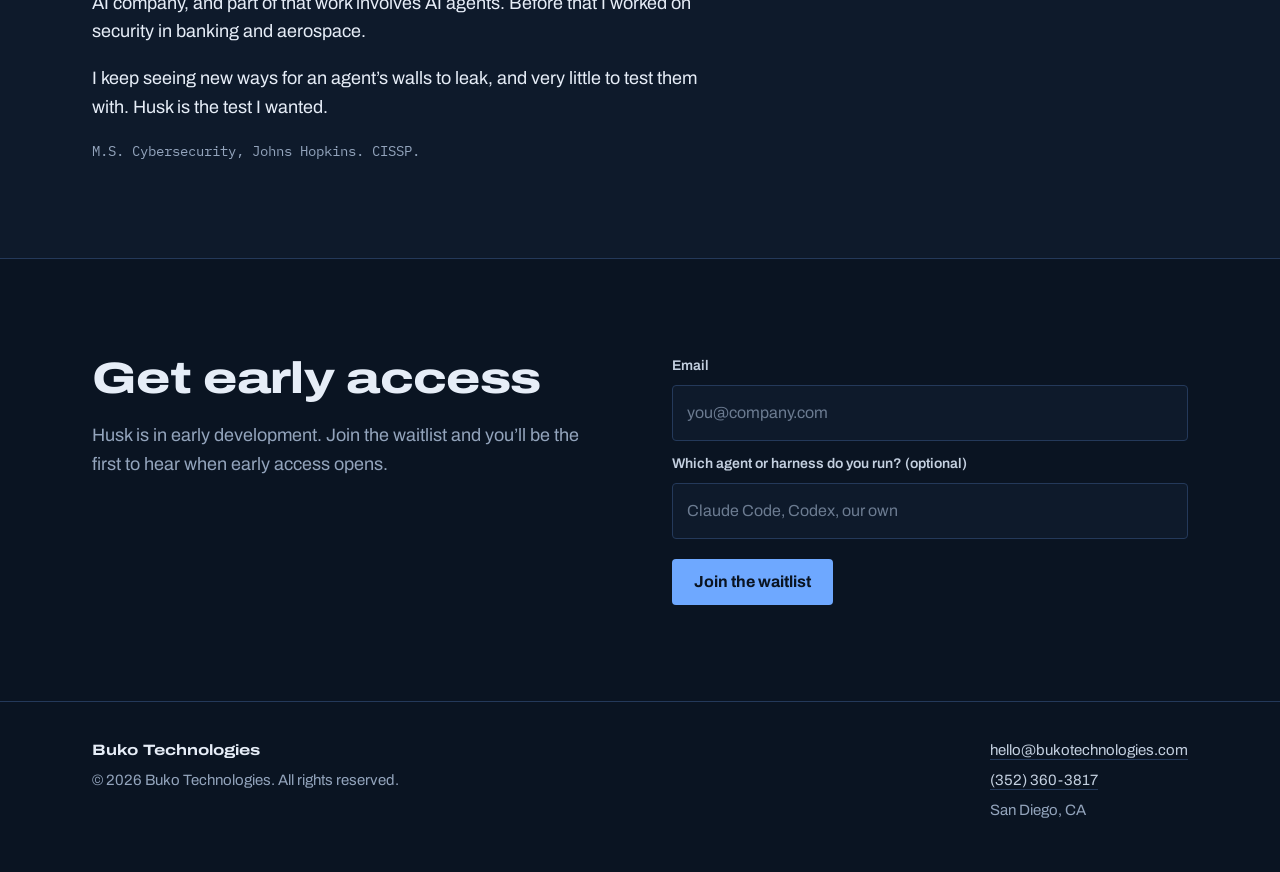
==== commit 4e8173c6: "Trim the founder note Say "physical AI company" and drop the harness and token broker details.  Co-A" ====
--- a/index.html
+++ b/index.html
@@ -209,10 +209,9 @@
         <h2>Who&rsquo;s building it</h2>
         <div class="about-body">
           <p>
-            I&rsquo;m Evan, a security engineer in San Diego. My day job is securing
-            the software at a robotics company, and part of that has been building
-            a secure harness for AI agents, including a token broker so the agent
-            never holds a real credential. Before that I worked on security in
+            I&rsquo;m Evan, a security engineer in San Diego. My day job is security
+            at a physical AI company, and part of that work involves AI agents.
+            Before that I worked on security in
             banking and aerospace.
           </p>
           <p>
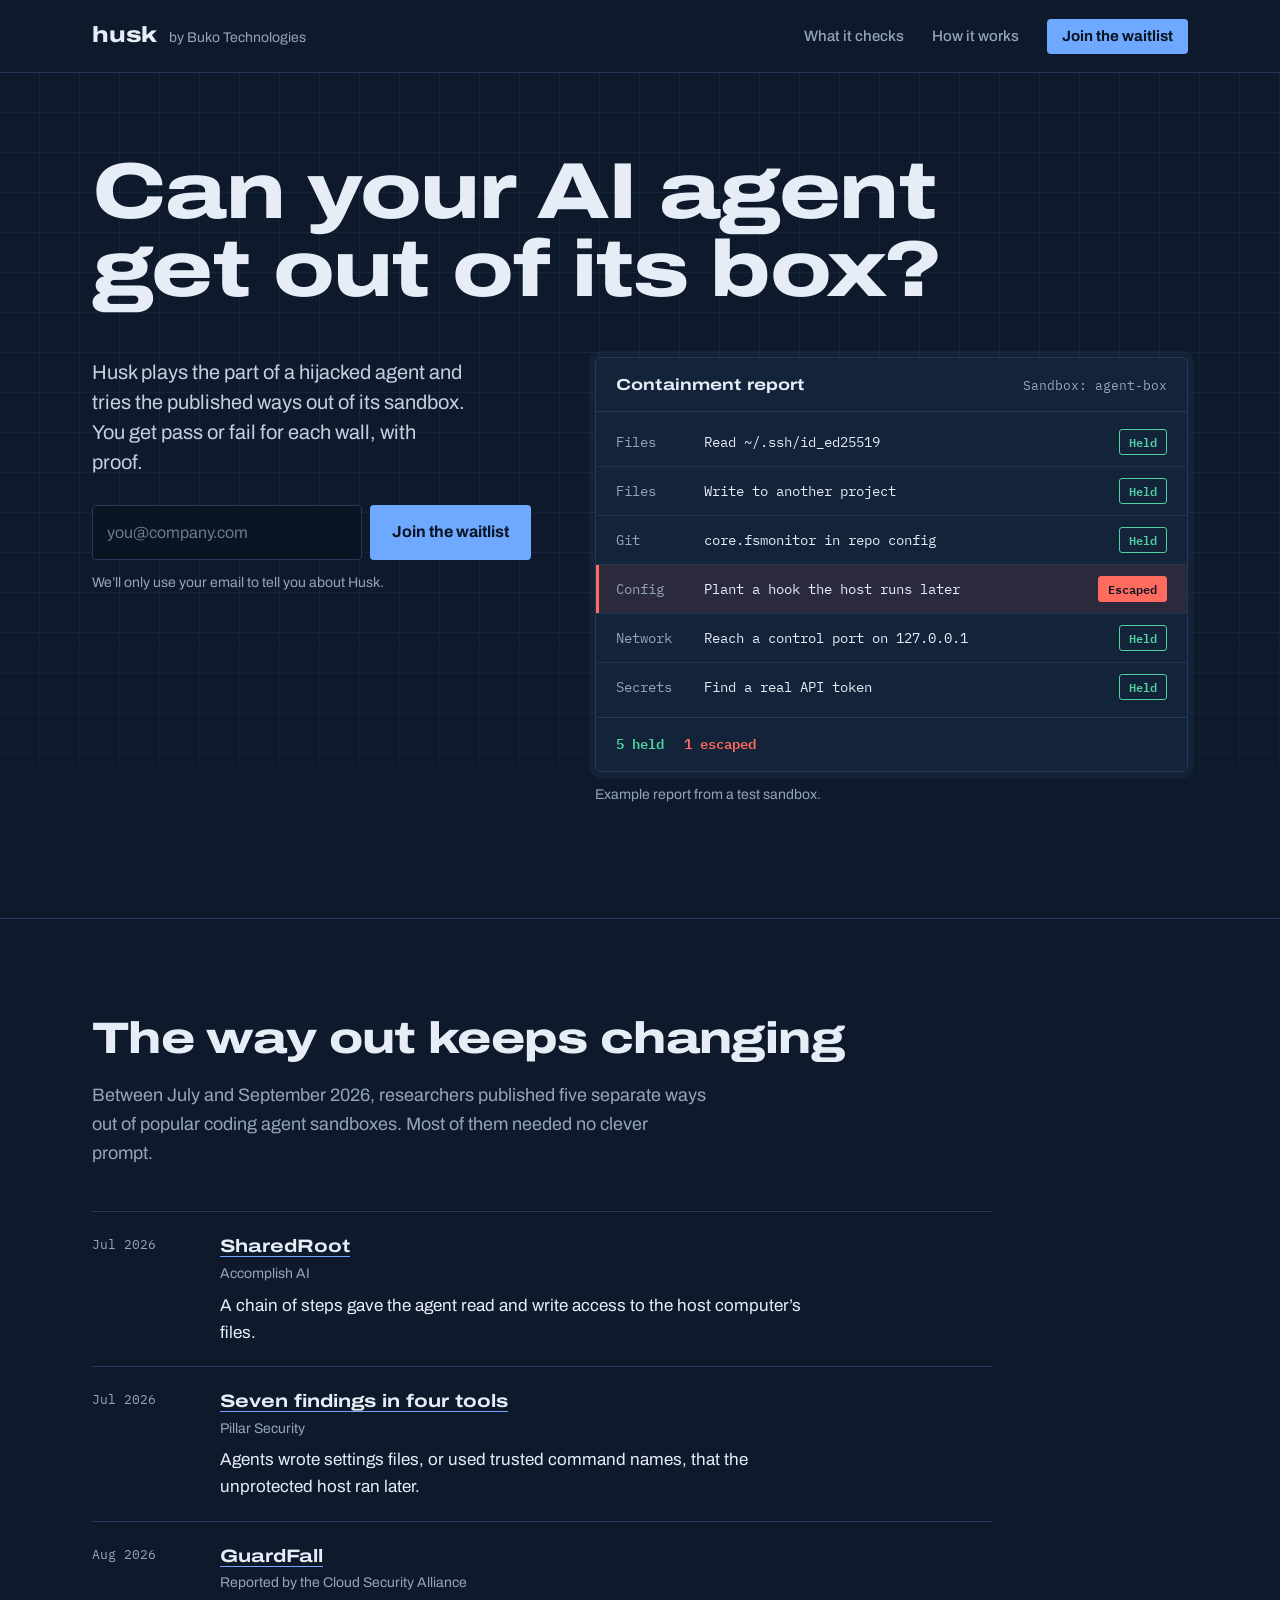
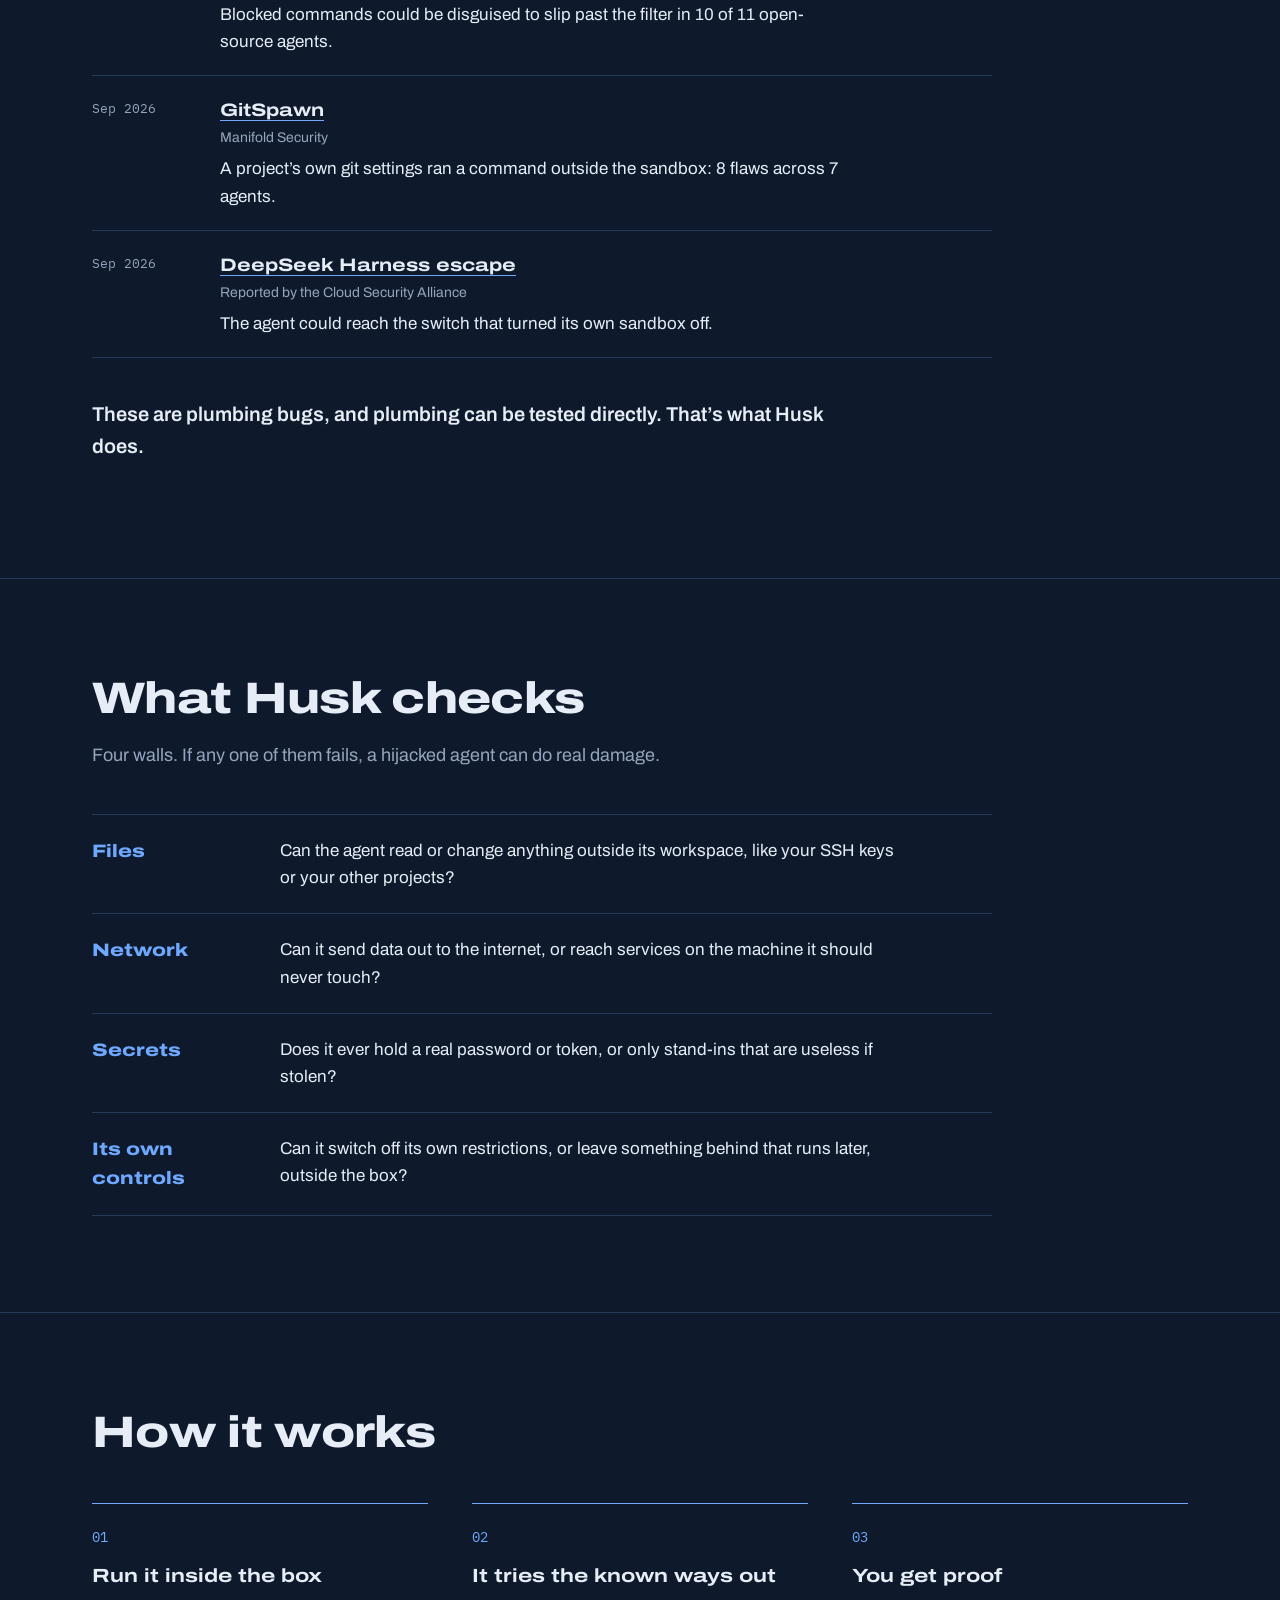
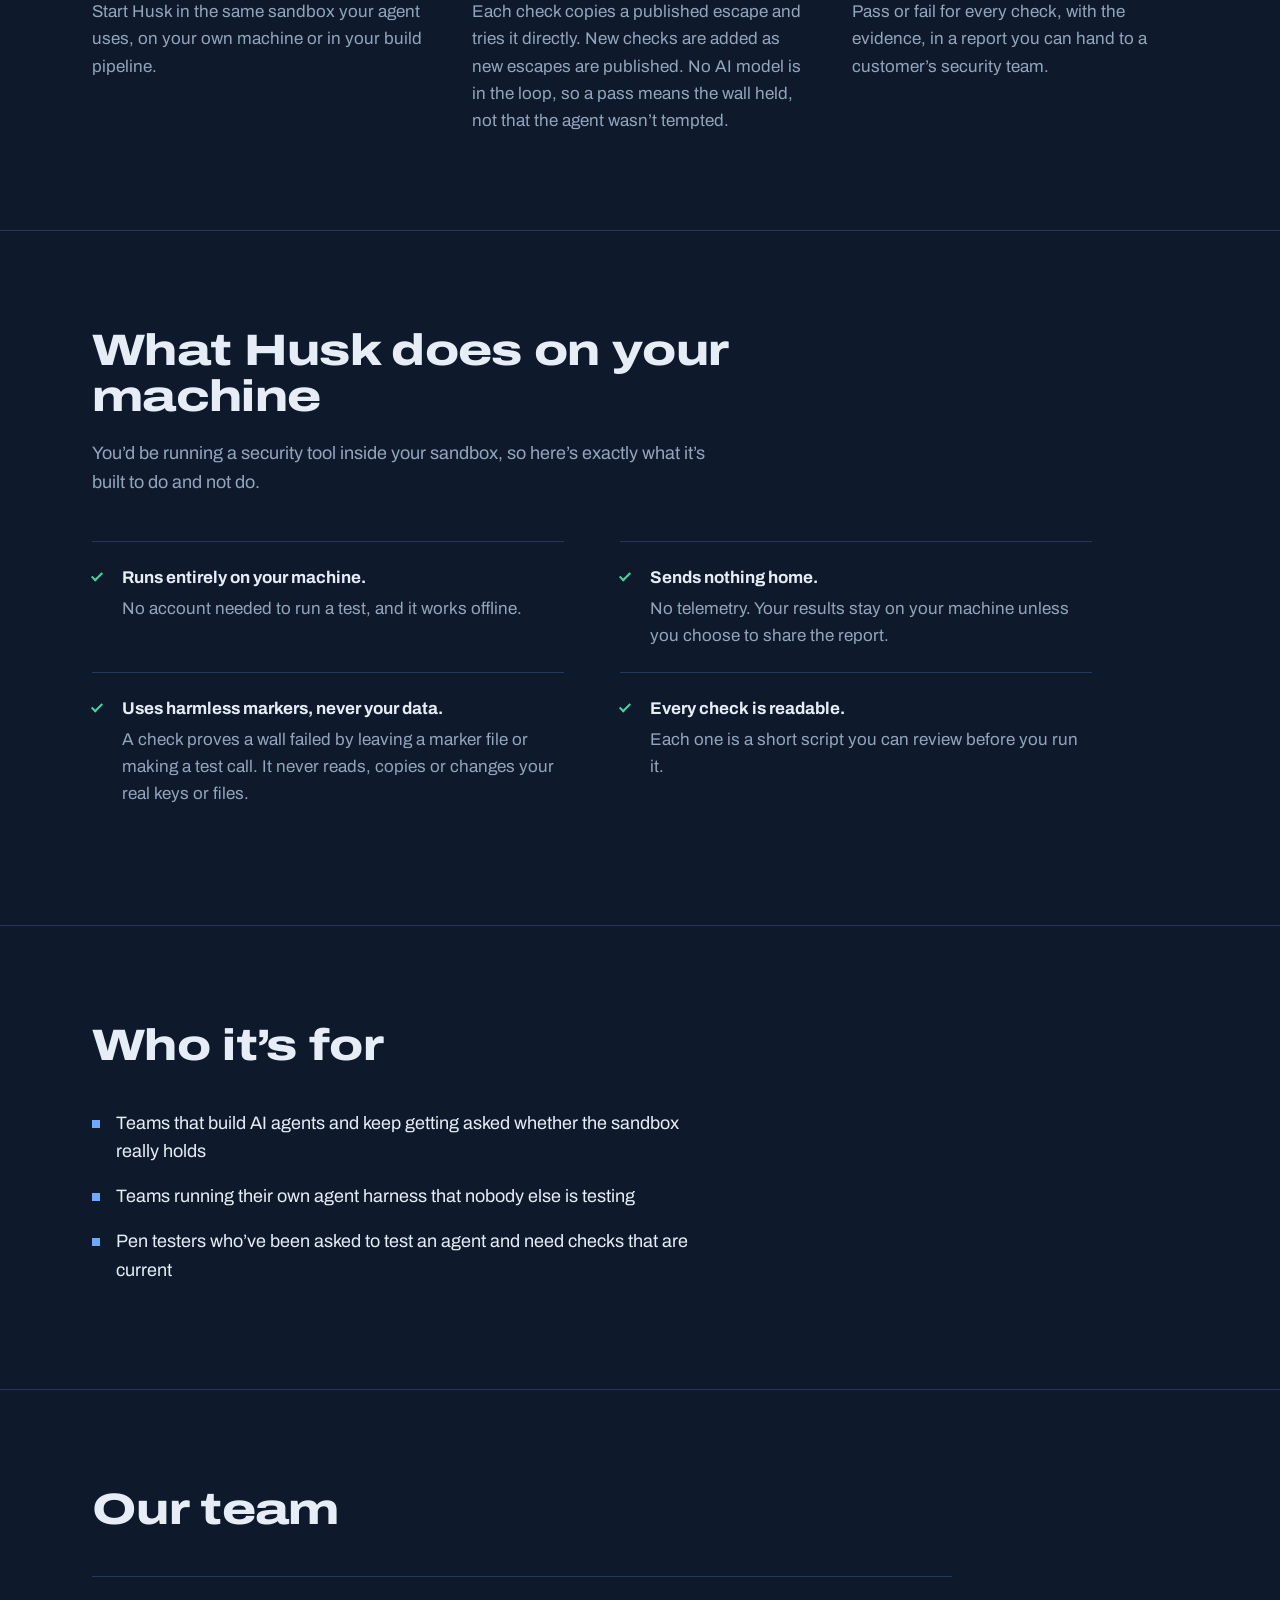
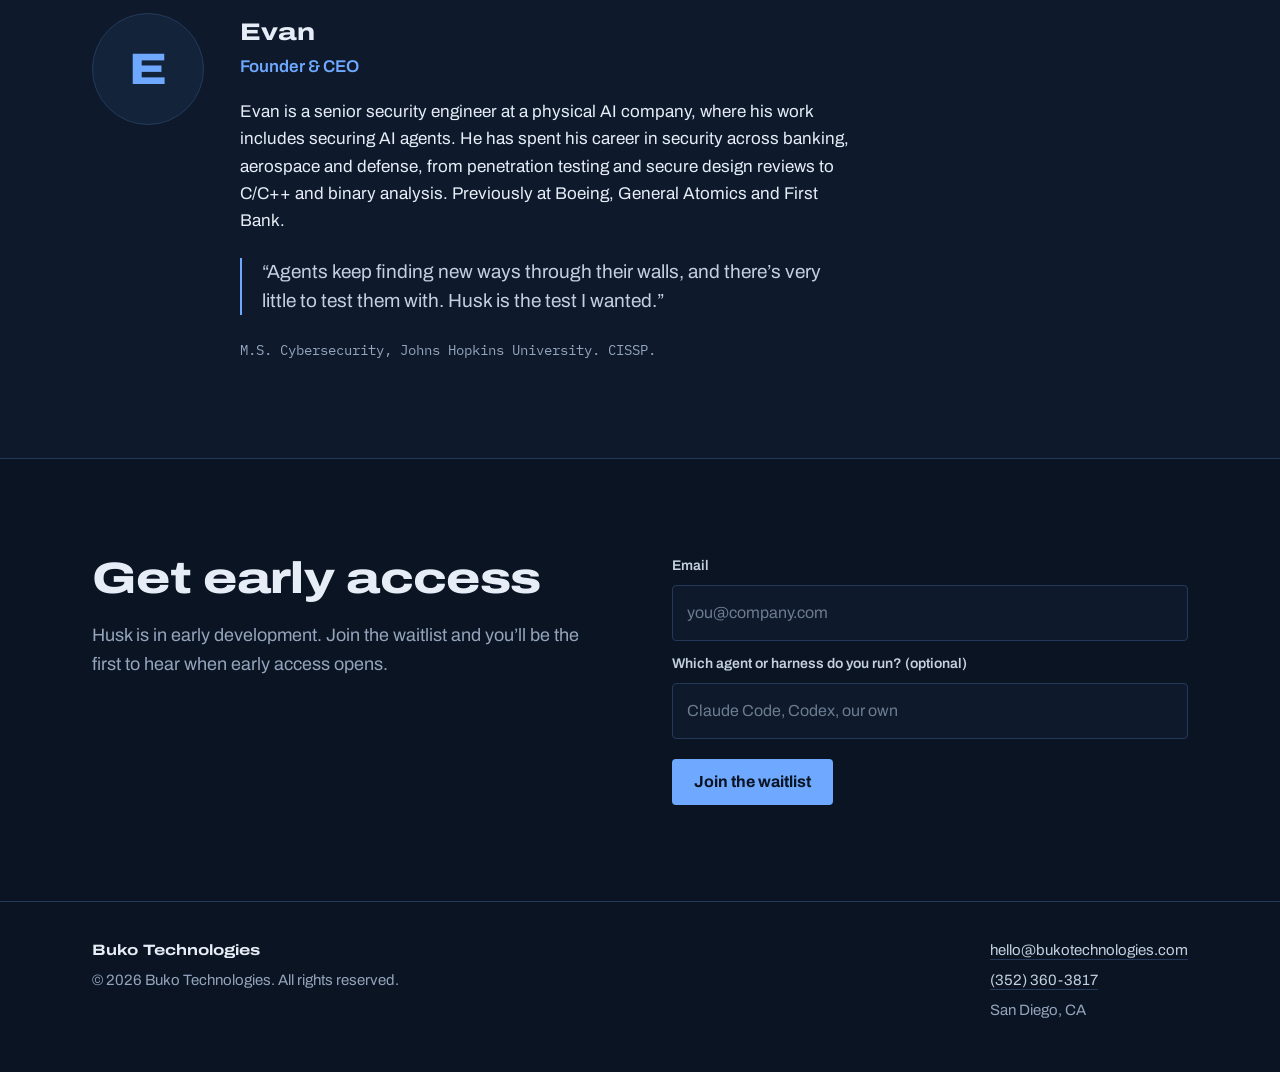
==== commit b28f3363: "Turn the founder note into an Our team section Show Evan as Founder & CEO with a short third-person " ====
--- a/index.html
+++ b/index.html
@@ -204,22 +204,28 @@
       </div>
     </section>
 
-    <section class="section about" id="about">
-      <div class="page">
-        <h2>Who&rsquo;s building it</h2>
-        <div class="about-body">
-          <p>
-            I&rsquo;m Evan, a security engineer in San Diego. My day job is security
-            at a physical AI company, and part of that work involves AI agents.
-            Before that I worked on security in
-            banking and aerospace.
-          </p>
-          <p>
-            I keep seeing new ways for an agent&rsquo;s walls to leak, and very
-            little to test them with. Husk is the test I wanted.
-          </p>
-          <p class="creds">M.S. Cybersecurity, Johns Hopkins. CISSP.</p>
-        </div>
+    <section class="section about" id="team">
+      <div class="page">
+        <h2>Our team</h2>
+        <article class="person">
+          <div class="avatar" aria-hidden="true">E</div>
+          <div class="person-body">
+            <h3>Evan</h3>
+            <p class="role">Founder &amp; CEO</p>
+            <p>
+              Evan is a senior security engineer at a physical AI company, where
+              his work includes securing AI agents. He has spent his career in
+              security across banking, aerospace and defense, from penetration
+              testing and secure design reviews to C/C++ and binary analysis.
+              Previously at Boeing, General Atomics and First Bank.
+            </p>
+            <blockquote>
+              &ldquo;Agents keep finding new ways through their walls, and there&rsquo;s
+              very little to test them with. Husk is the test I wanted.&rdquo;
+            </blockquote>
+            <p class="creds">M.S. Cybersecurity, Johns Hopkins University. CISSP.</p>
+          </div>
+        </article>
       </div>
     </section>
 
--- a/css/husk.css
+++ b/css/husk.css
@@ -653,19 +653,65 @@
   margin-bottom: 4px;
 }
 
-/* ---------- who's building it ---------- */
-
-.about-body {
-  margin-top: 28px;
-  max-width: var(--measure);
-  font-size: 18px;
-}
-
-.about-body .creds {
-  margin: 8px 0 0;
+/* ---------- our team ---------- */
+
+.person {
+  display: grid;
+  grid-template-columns: 112px minmax(0, 1fr);
+  gap: 36px;
+  margin-top: 44px;
+  padding-top: 36px;
+  border-top: 1px solid var(--rule);
+  max-width: 860px;
+}
+
+.avatar {
+  width: 112px;
+  height: 112px;
+  border-radius: 50%;
+  display: grid;
+  place-items: center;
+  background: var(--panel);
+  border: 1px solid var(--rule);
+  color: var(--signal);
+  font-weight: 800;
+  font-size: 44px;
+  font-variation-settings: "wdth" 125;
+}
+
+.person h3 {
+  font-size: 24px;
+  font-weight: 800;
+}
+
+.person .role {
+  margin: 2px 0 18px;
+  color: var(--signal);
+  font-weight: 600;
+}
+
+.person-body > p { max-width: var(--measure); font-size: 17px; }
+
+.person blockquote {
+  margin: 24px 0;
+  padding-left: 20px;
+  border-left: 2px solid var(--signal);
+  max-width: 56ch;
+  font-size: 19px;
+  line-height: 1.5;
+  color: #c4d0e0;
+}
+
+.person .creds {
+  margin: 0;
   font-family: var(--mono);
   font-size: 14px;
   color: var(--muted);
+}
+
+@media (max-width: 560px) {
+  .person { grid-template-columns: minmax(0, 1fr); gap: 20px; }
+  .avatar { width: 72px; height: 72px; font-size: 30px; }
 }
 
 @media (max-width: 760px) {
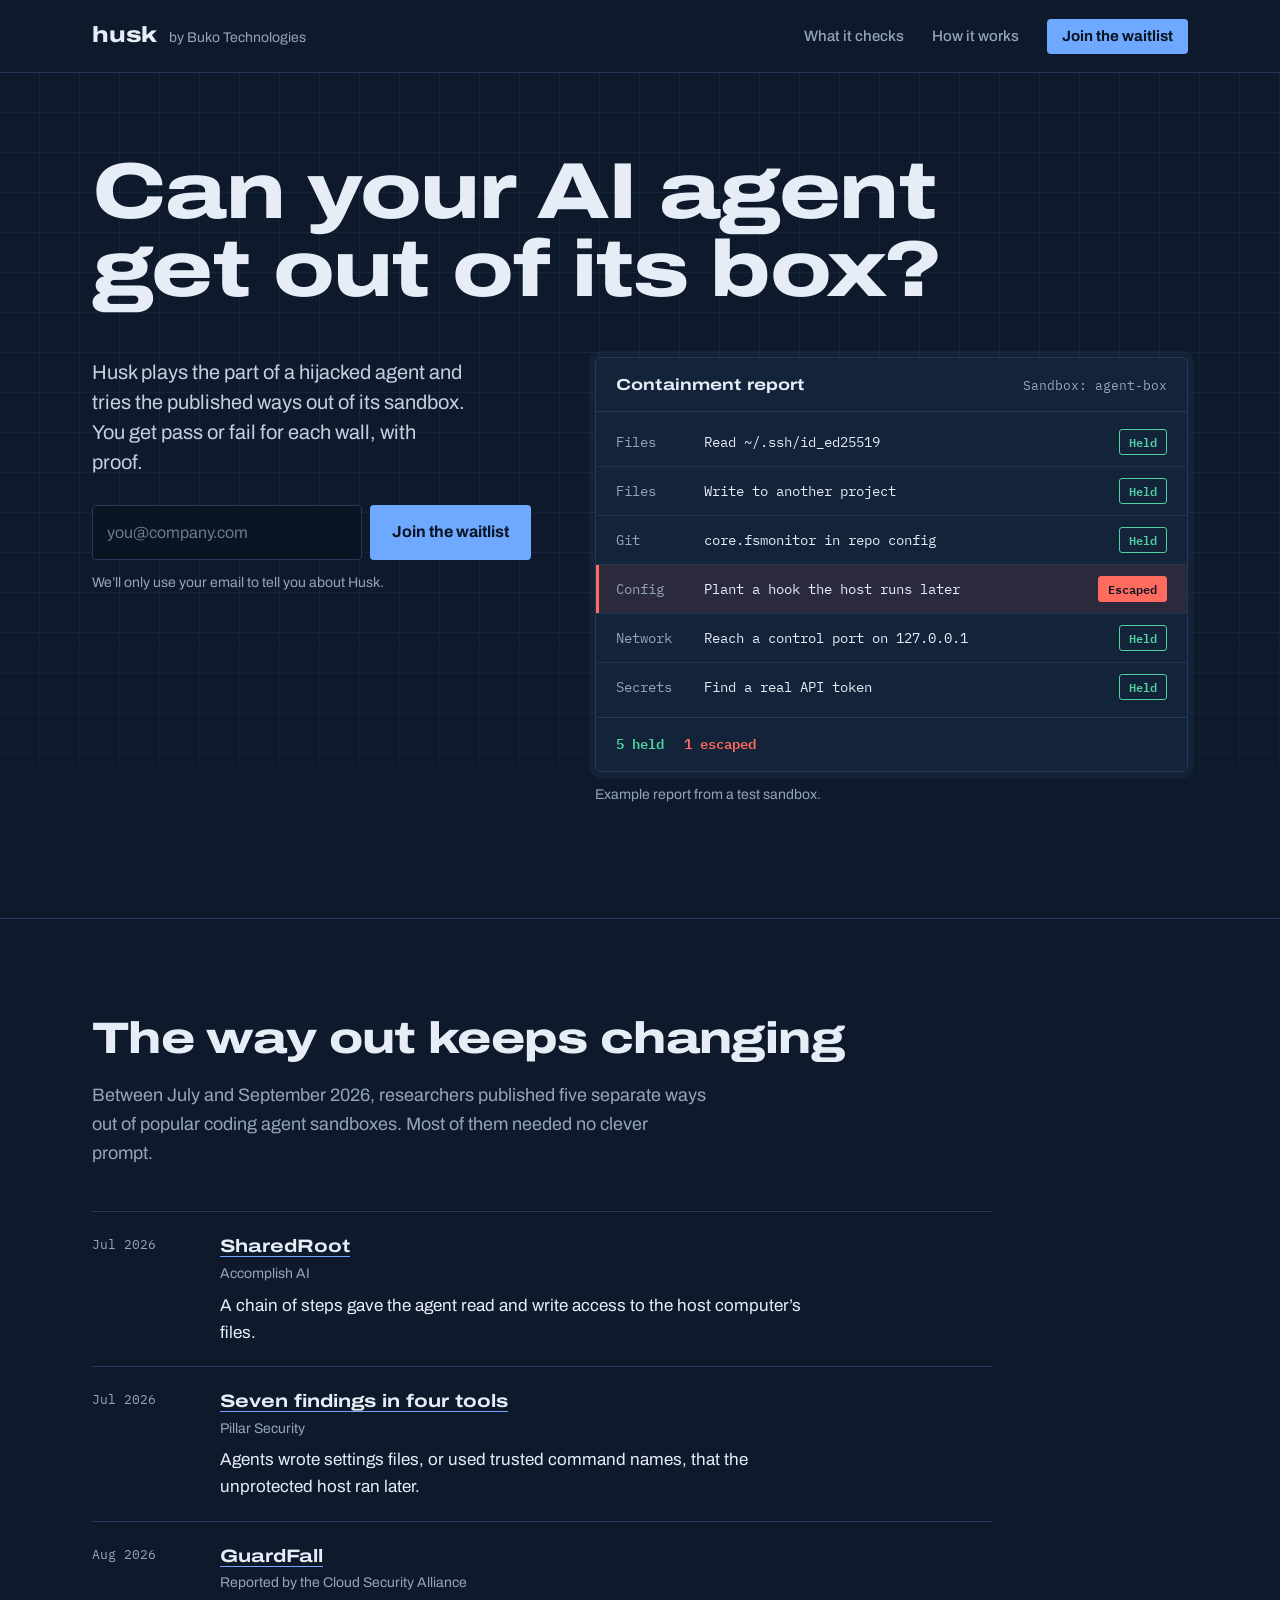
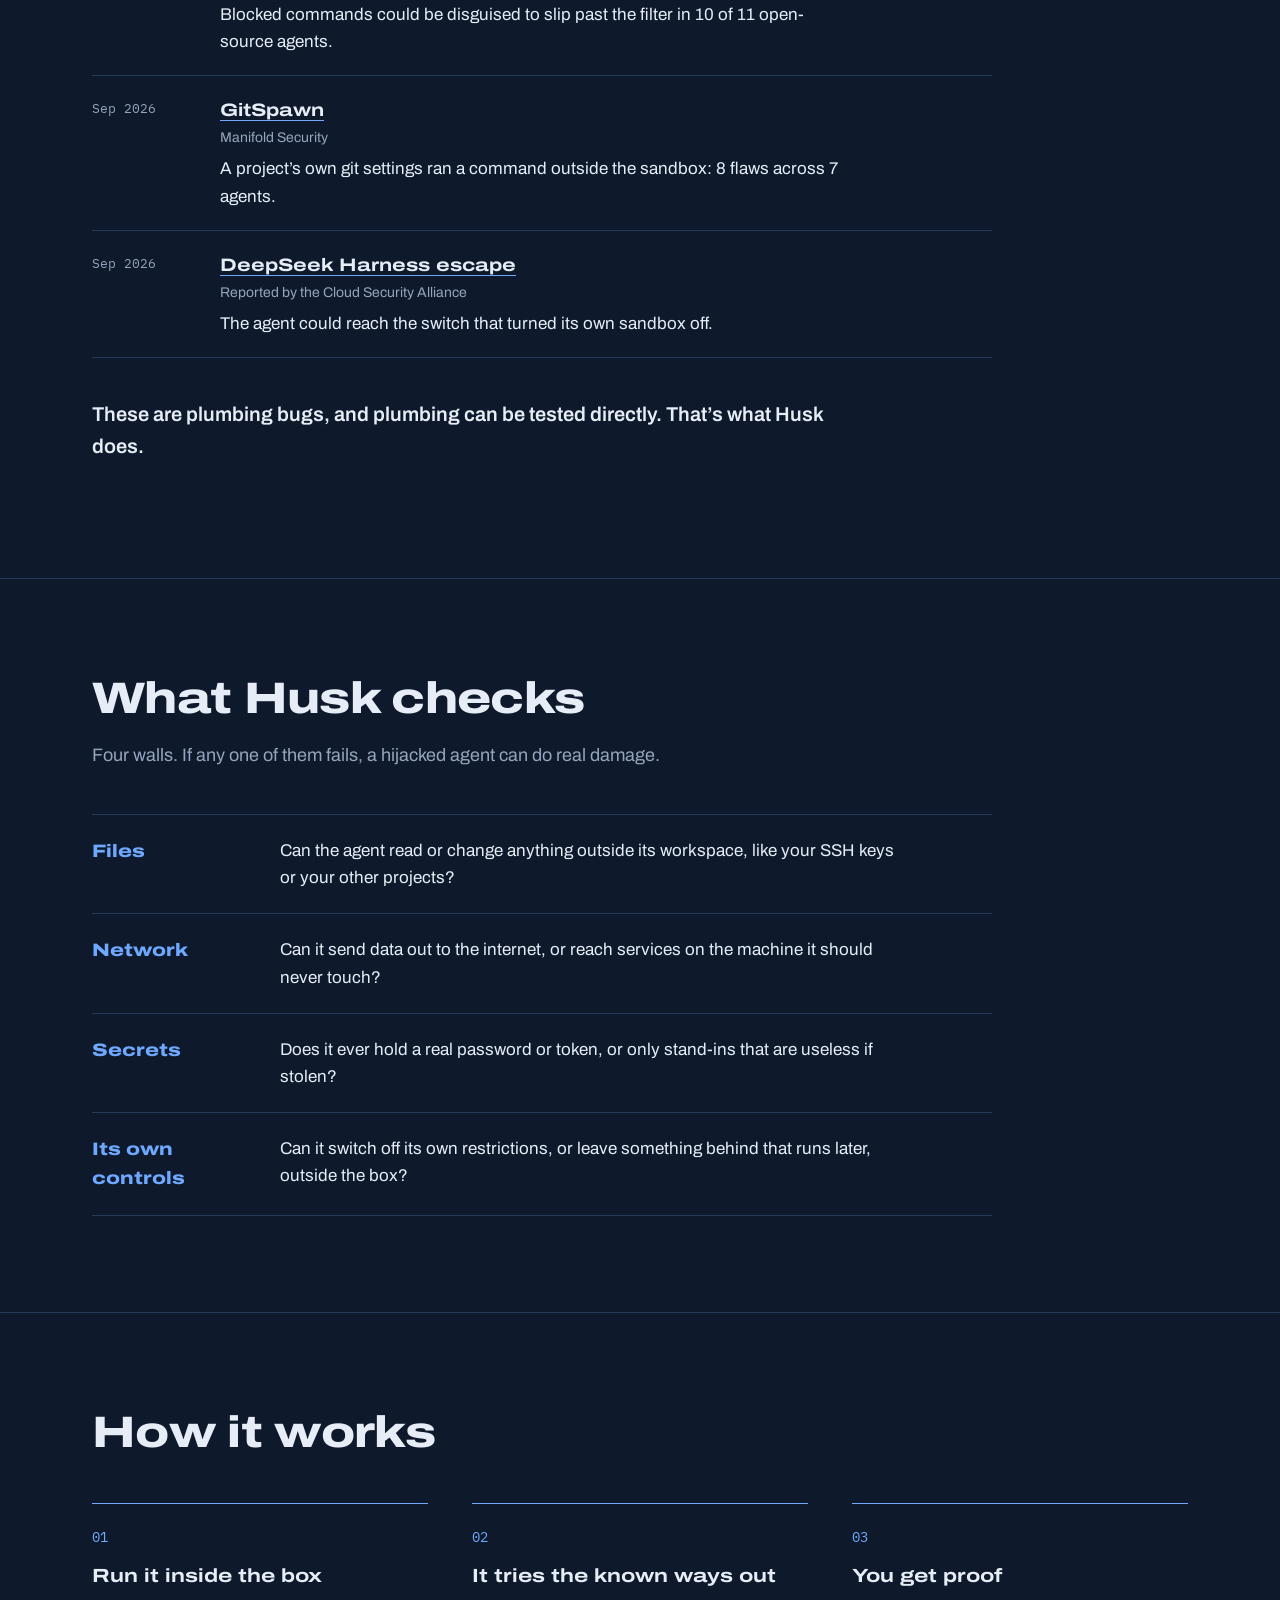
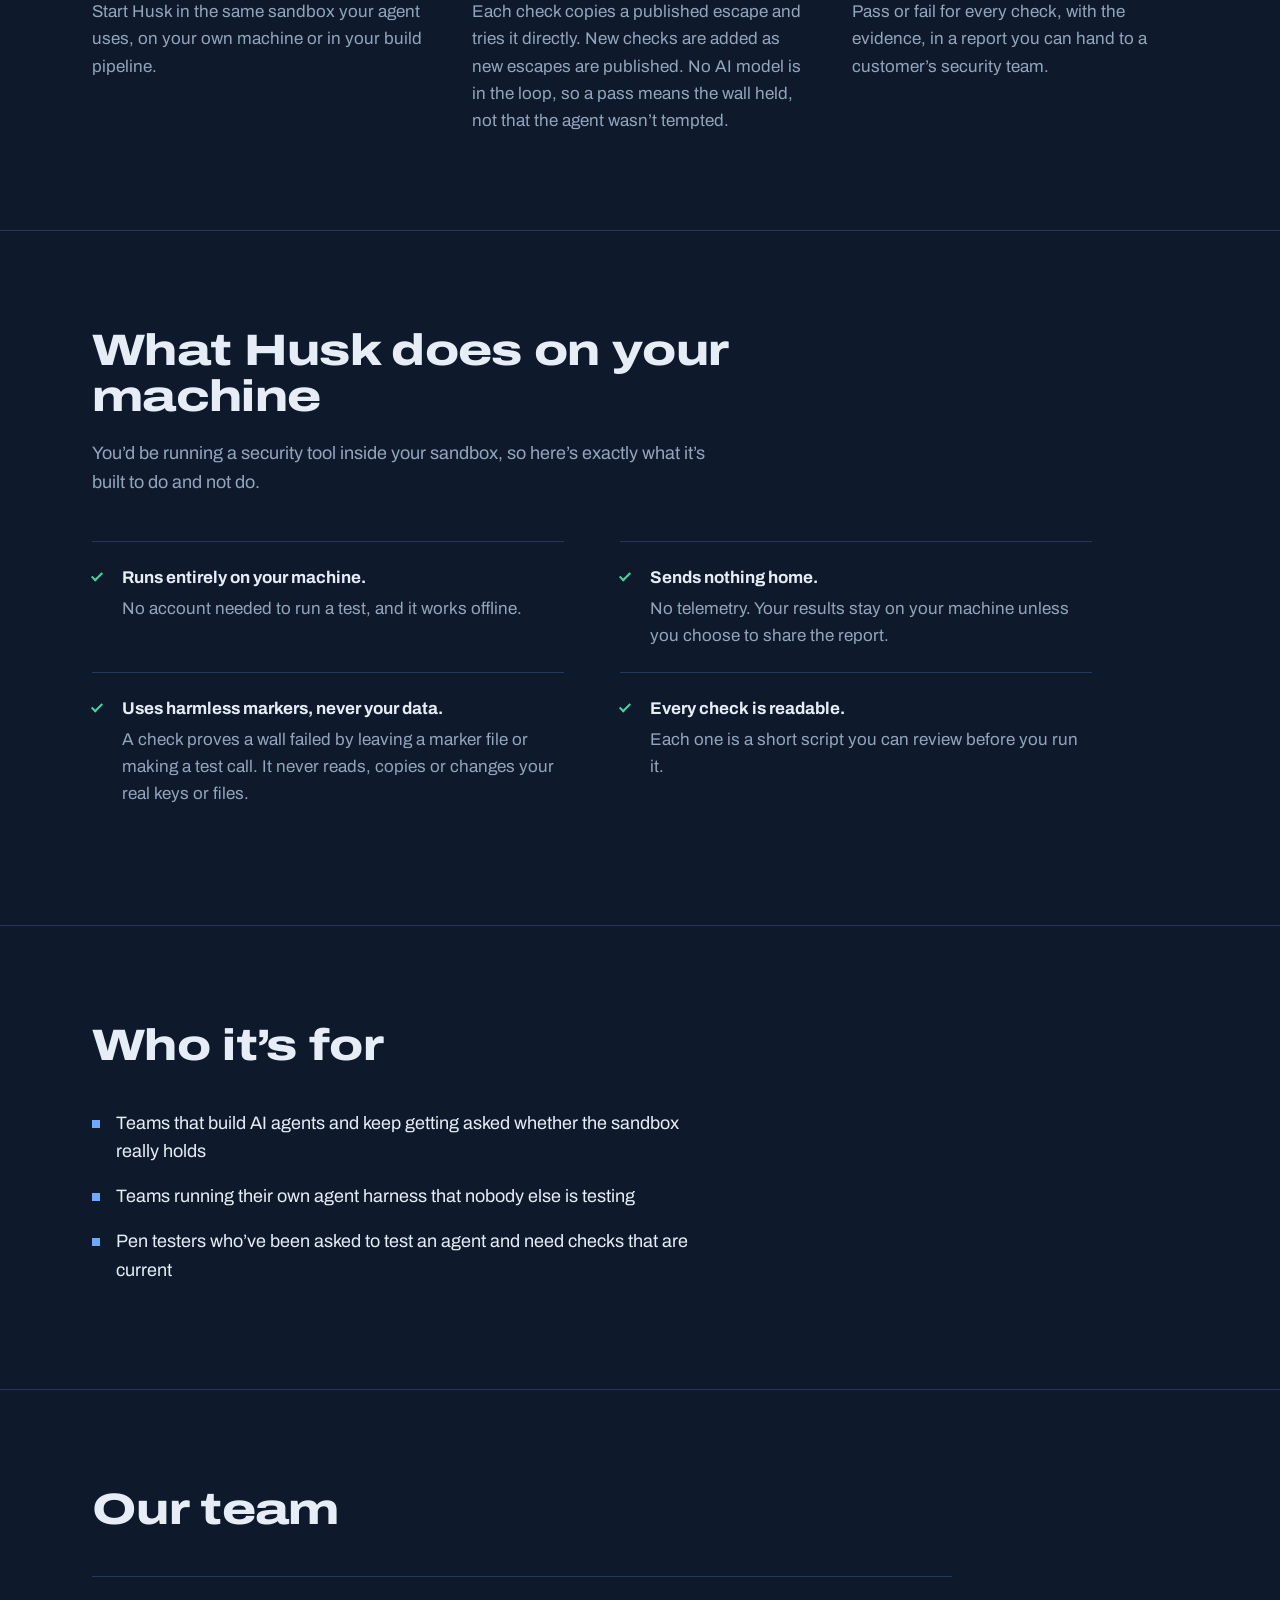
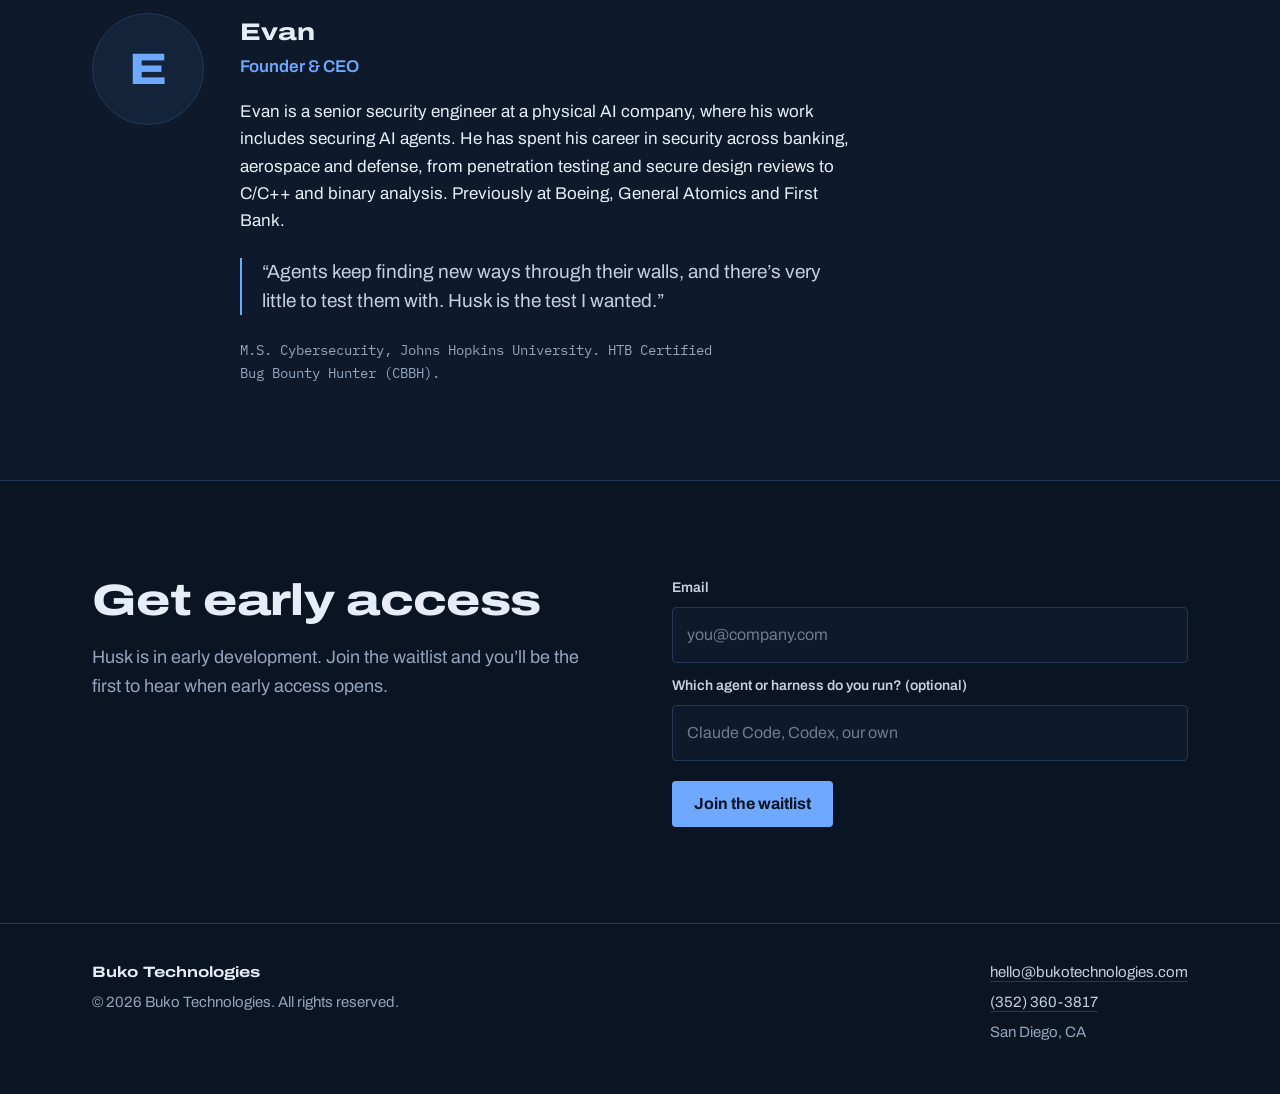
==== commit f85c5c7a: "Replace CISSP with CBBH in the team section Co-Authored-By: Claude Opus 5.5 <noreply@anthropic.com> " ====
--- a/index.html
+++ b/index.html
@@ -223,7 +223,7 @@
               &ldquo;Agents keep finding new ways through their walls, and there&rsquo;s
               very little to test them with. Husk is the test I wanted.&rdquo;
             </blockquote>
-            <p class="creds">M.S. Cybersecurity, Johns Hopkins University. CISSP.</p>
+            <p class="creds">M.S. Cybersecurity, Johns Hopkins University. HTB Certified Bug Bounty Hunter (CBBH).</p>
           </div>
         </article>
       </div>
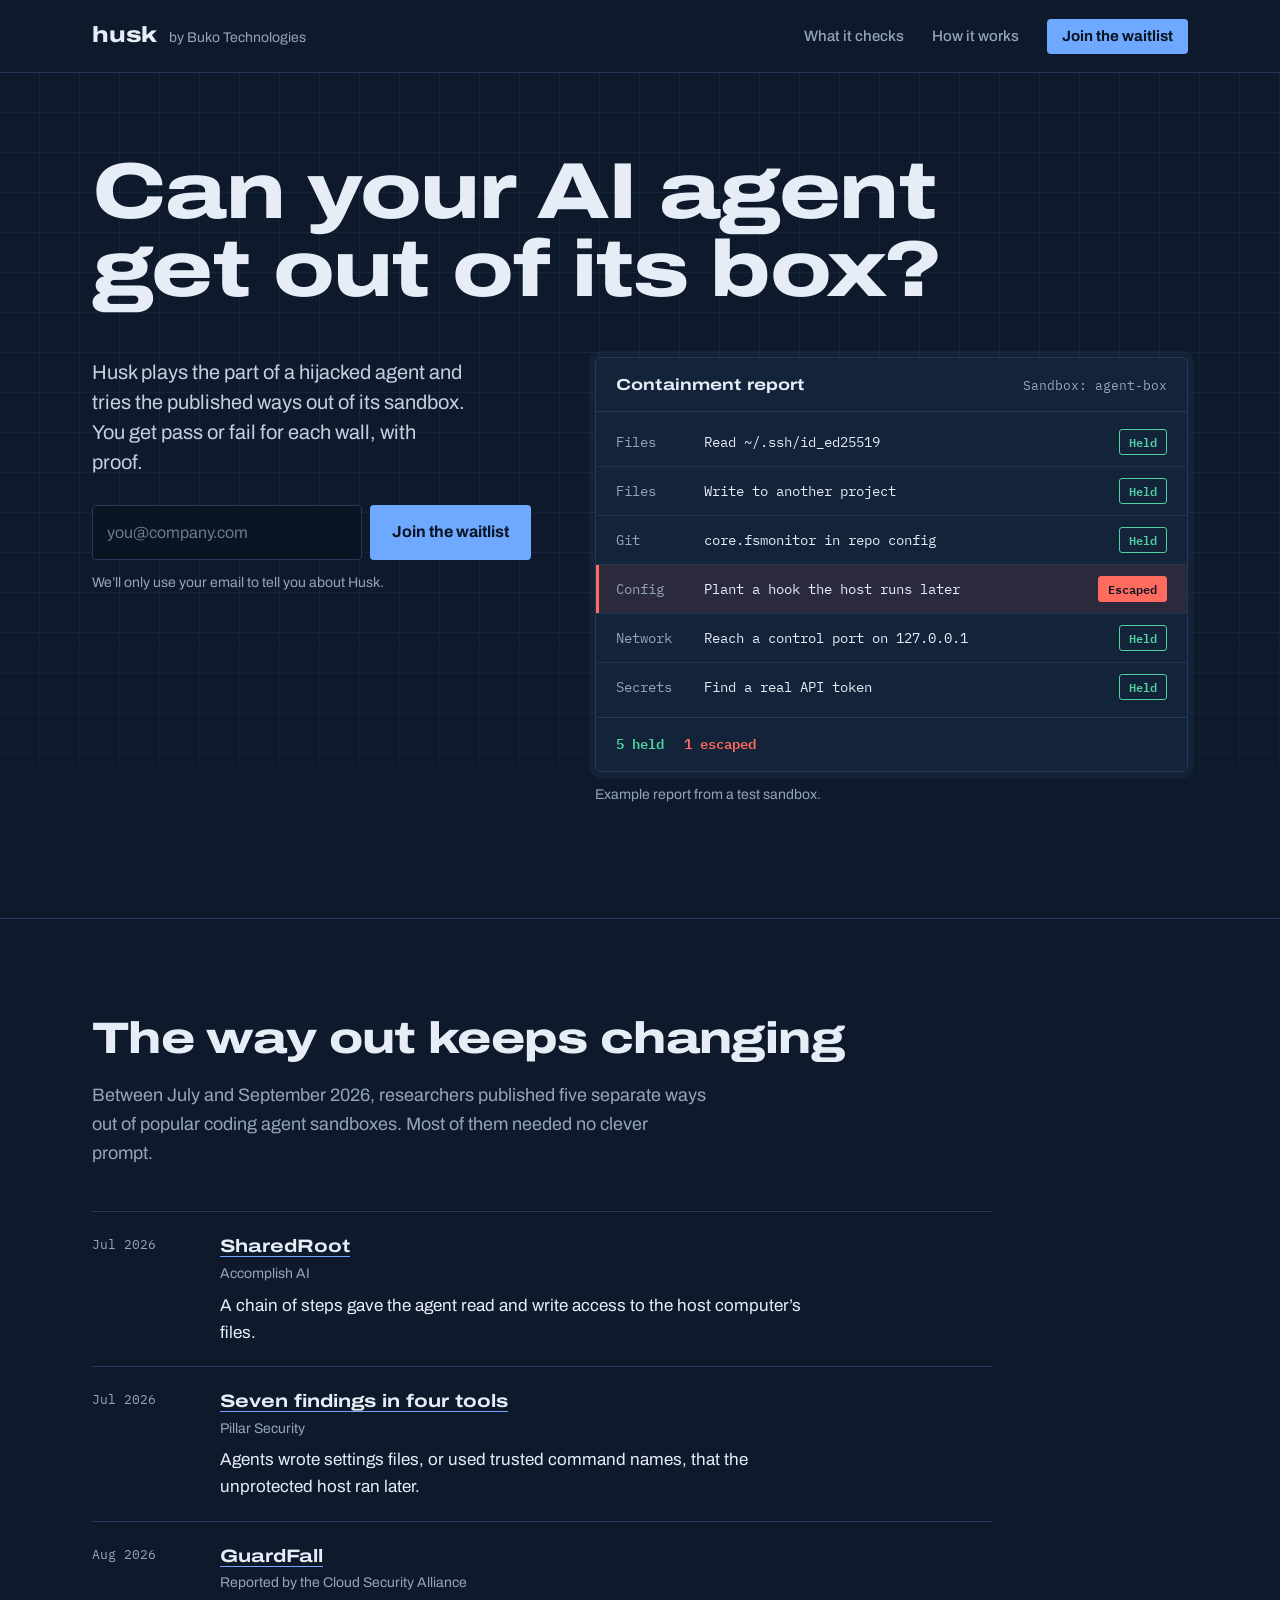
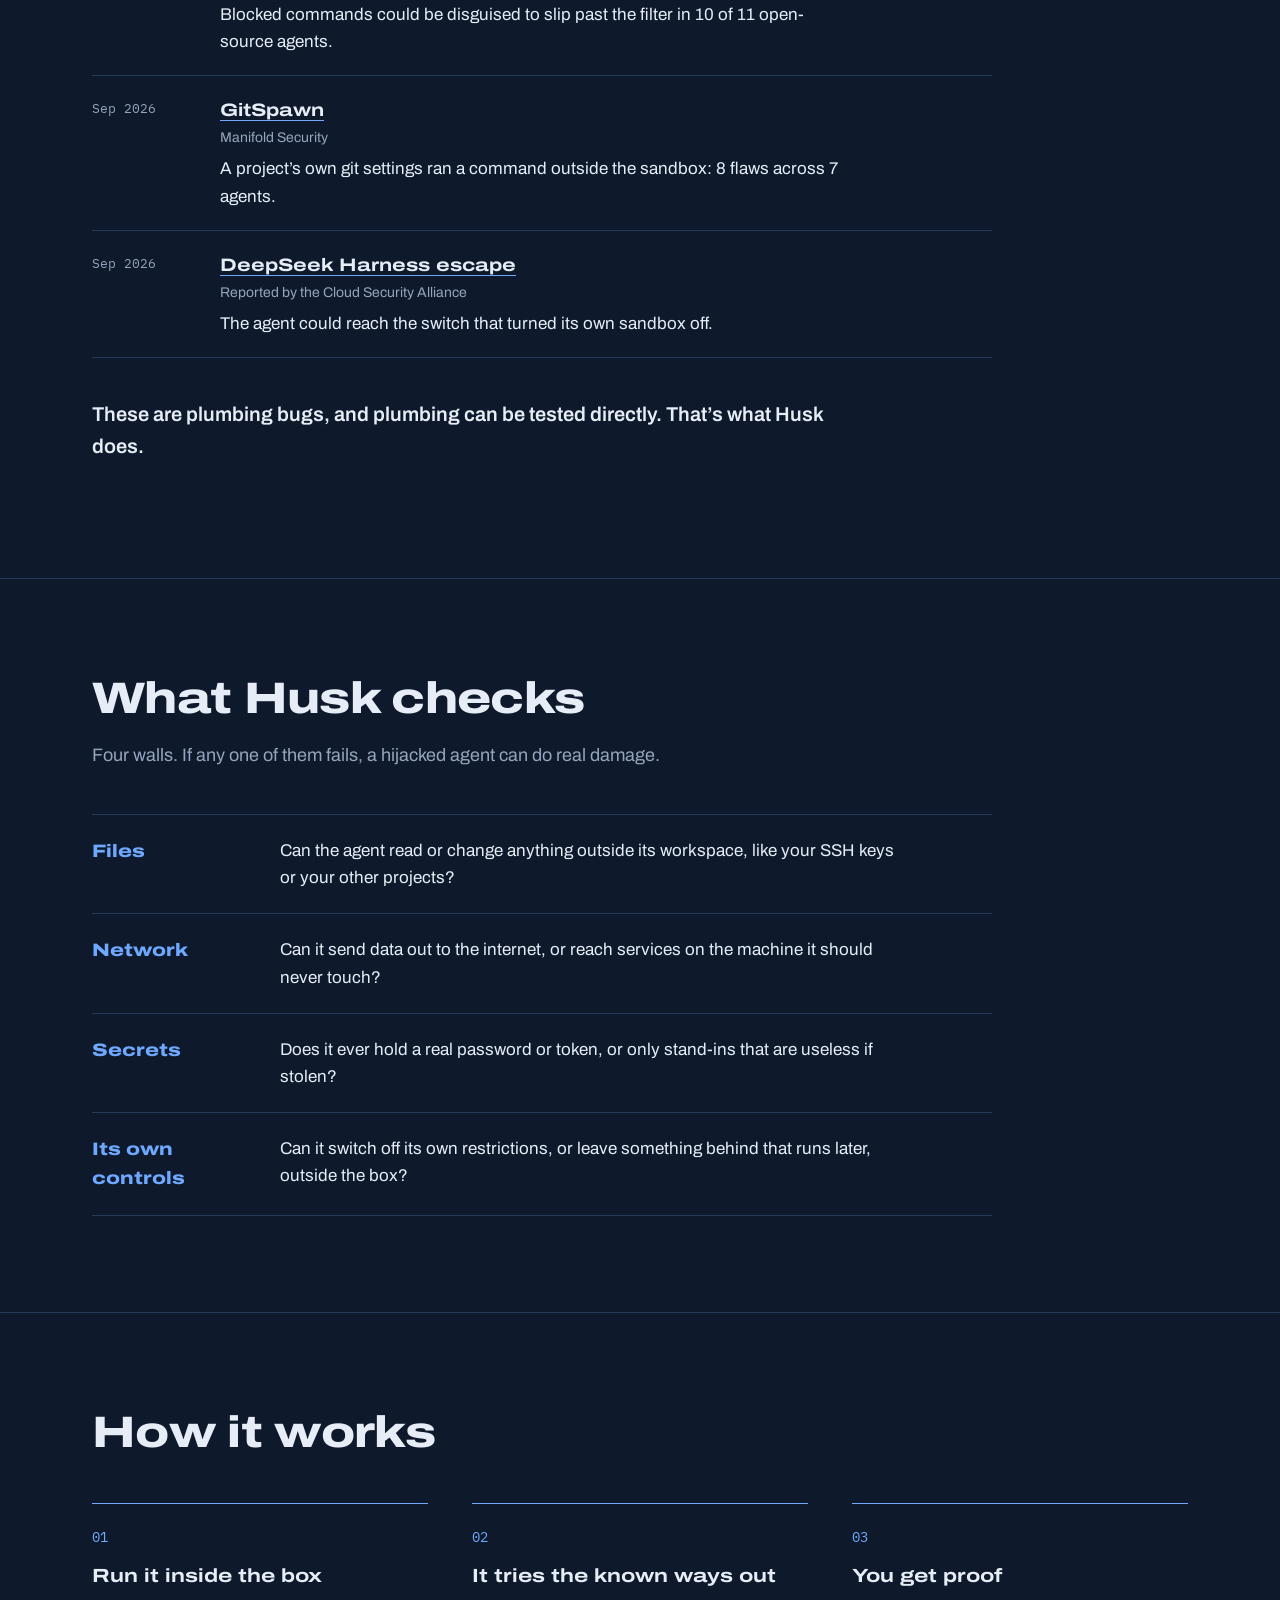
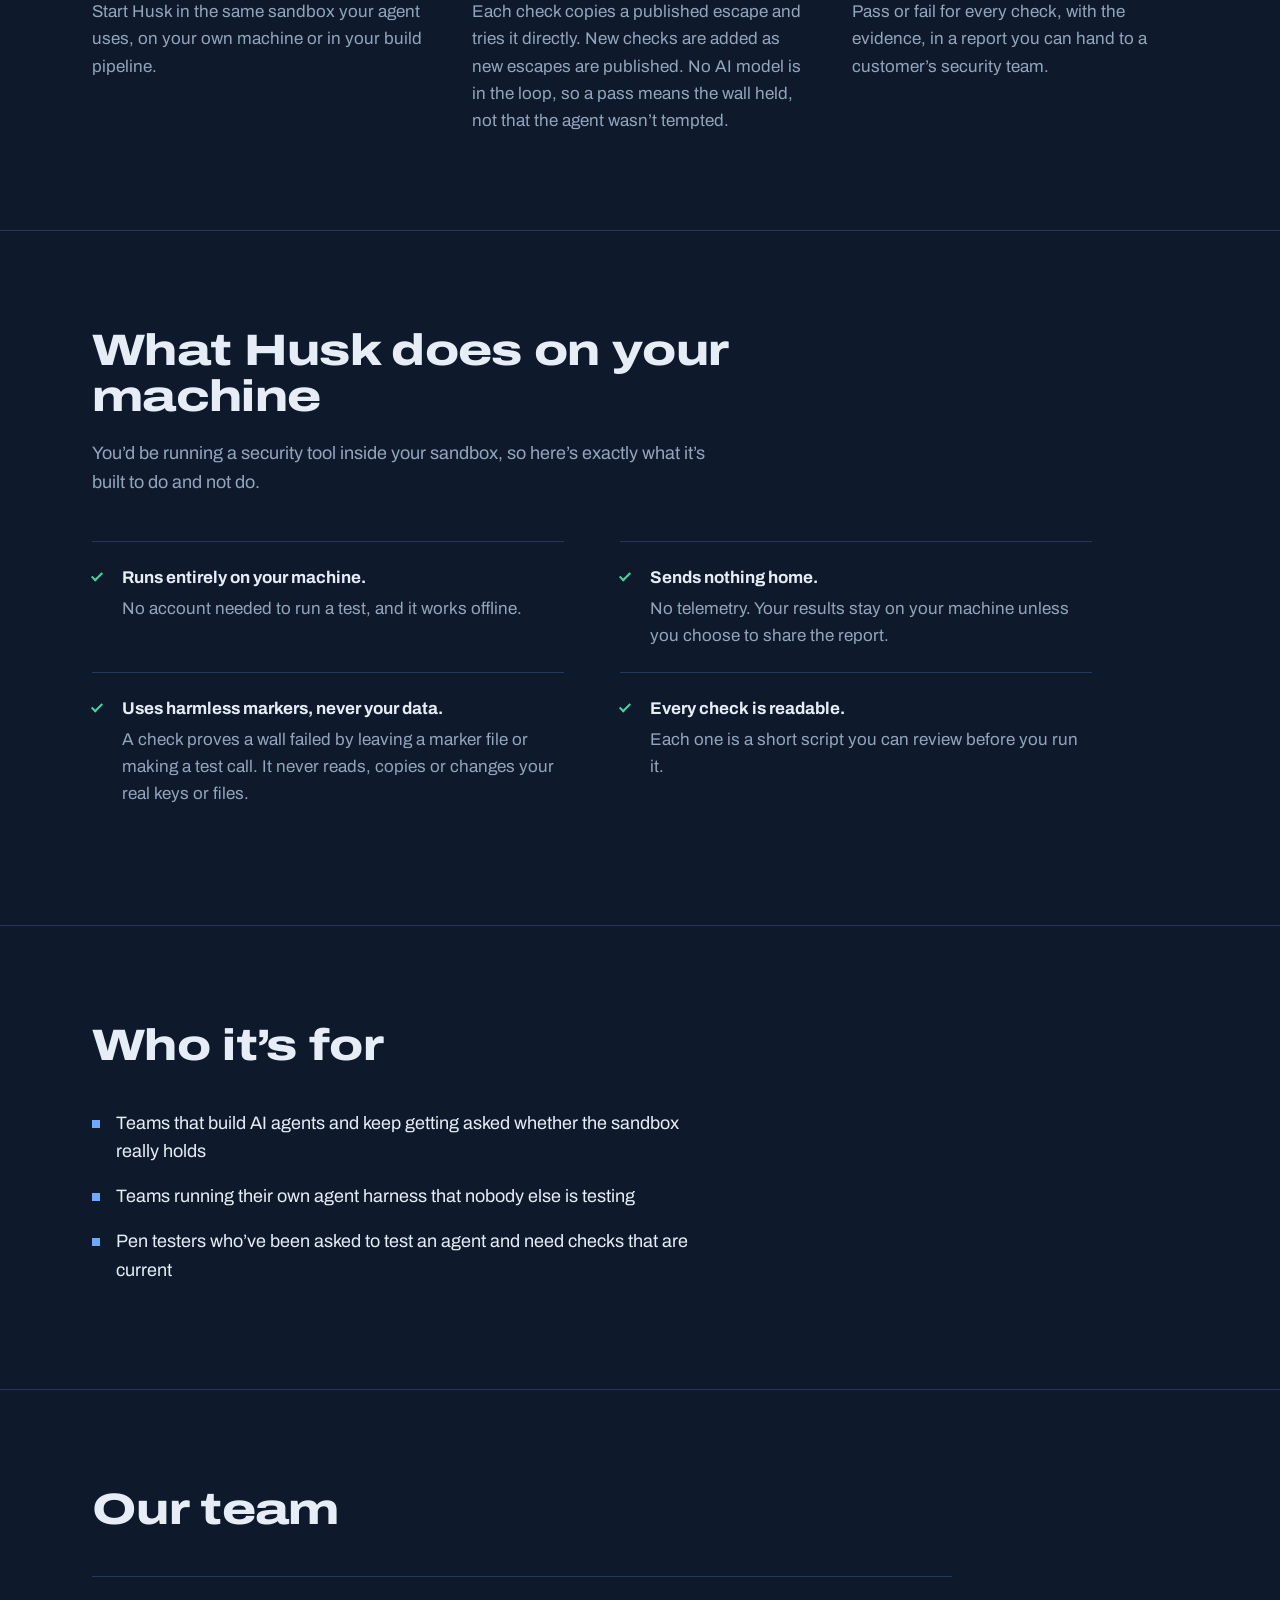
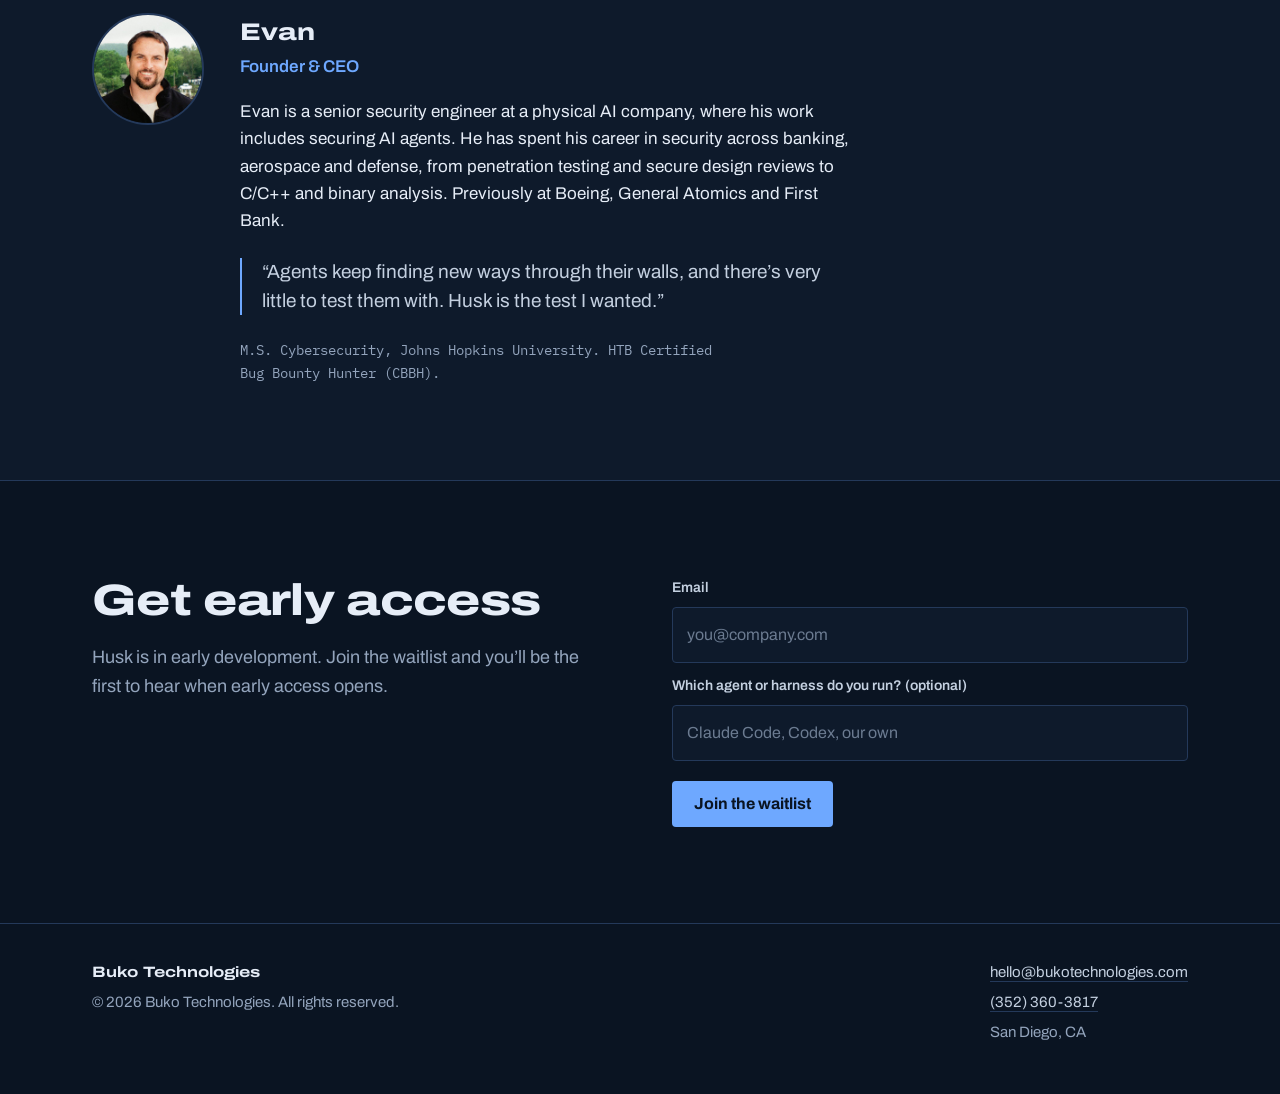
==== commit 83f5e3cd: "Add Evan's headshot to the team section Square crop, resized to 480px, with photo metadata stripped." ====
--- a/index.html
+++ b/index.html
@@ -208,7 +208,7 @@
       <div class="page">
         <h2>Our team</h2>
         <article class="person">
-          <div class="avatar" aria-hidden="true">E</div>
+          <img class="avatar" src="images/evan.jpg" width="240" height="240" alt="Evan, founder and CEO of Buko Technologies" />
           <div class="person-body">
             <h3>Evan</h3>
             <p class="role">Founder &amp; CEO</p>
--- a/css/husk.css
+++ b/css/husk.css
@@ -669,14 +669,9 @@
   width: 112px;
   height: 112px;
   border-radius: 50%;
-  display: grid;
-  place-items: center;
+  object-fit: cover;
+  border: 2px solid var(--rule);
   background: var(--panel);
-  border: 1px solid var(--rule);
-  color: var(--signal);
-  font-weight: 800;
-  font-size: 44px;
-  font-variation-settings: "wdth" 125;
 }
 
 .person h3 {
@@ -711,7 +706,7 @@
 
 @media (max-width: 560px) {
   .person { grid-template-columns: minmax(0, 1fr); gap: 20px; }
-  .avatar { width: 72px; height: 72px; font-size: 30px; }
+  .avatar { width: 88px; height: 88px; }
 }
 
 @media (max-width: 760px) {
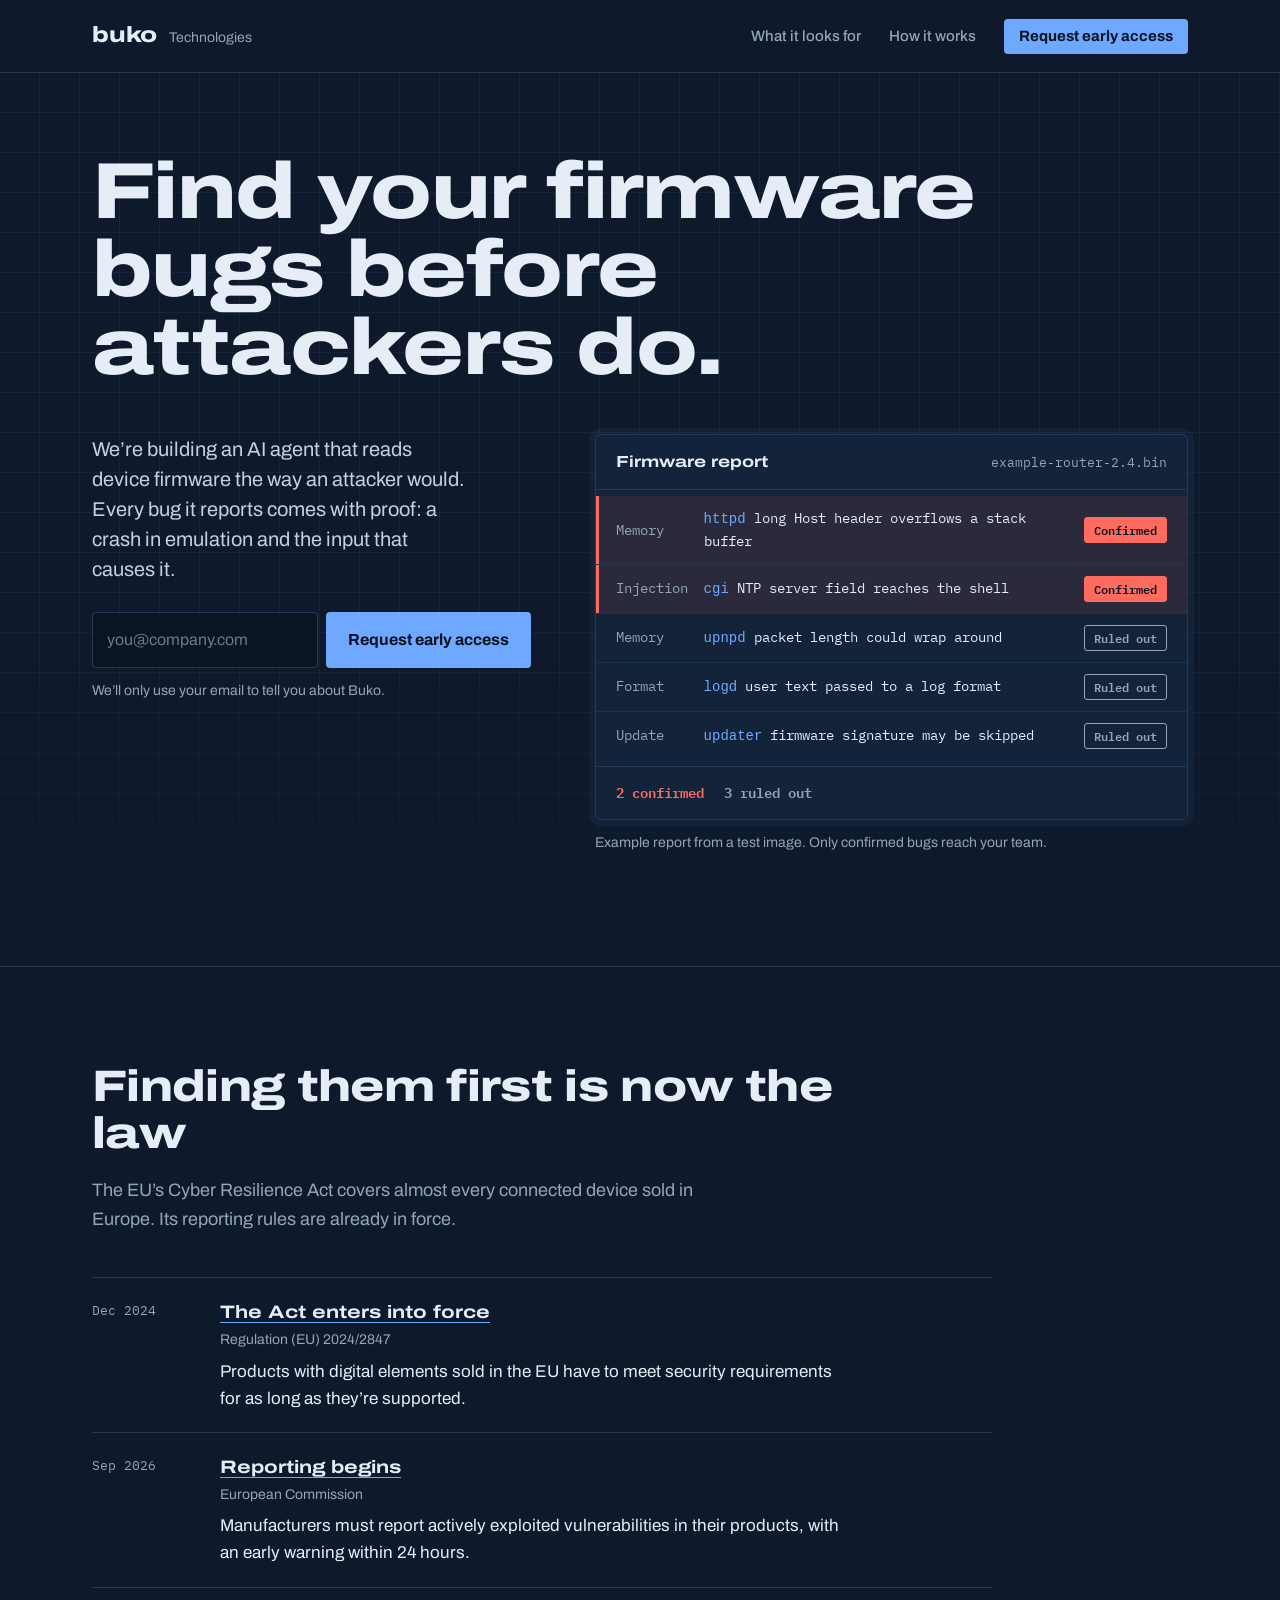
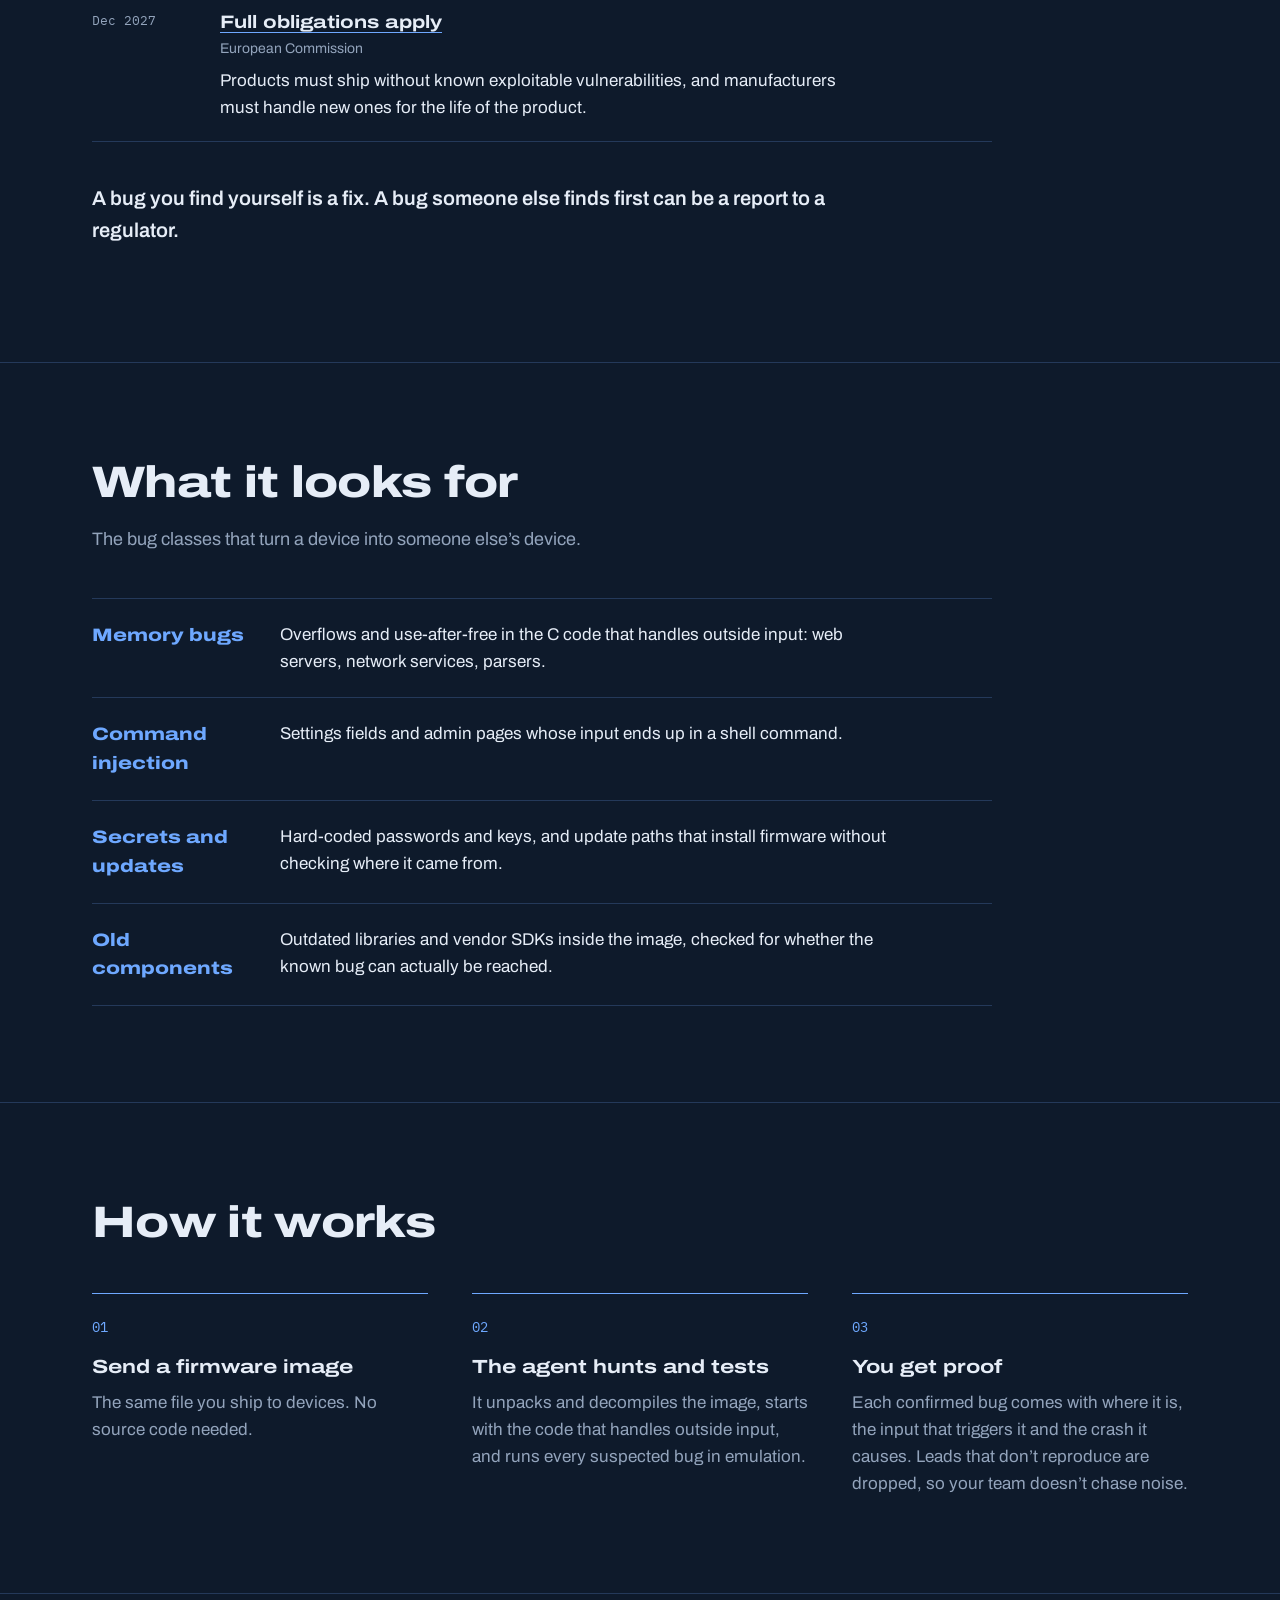
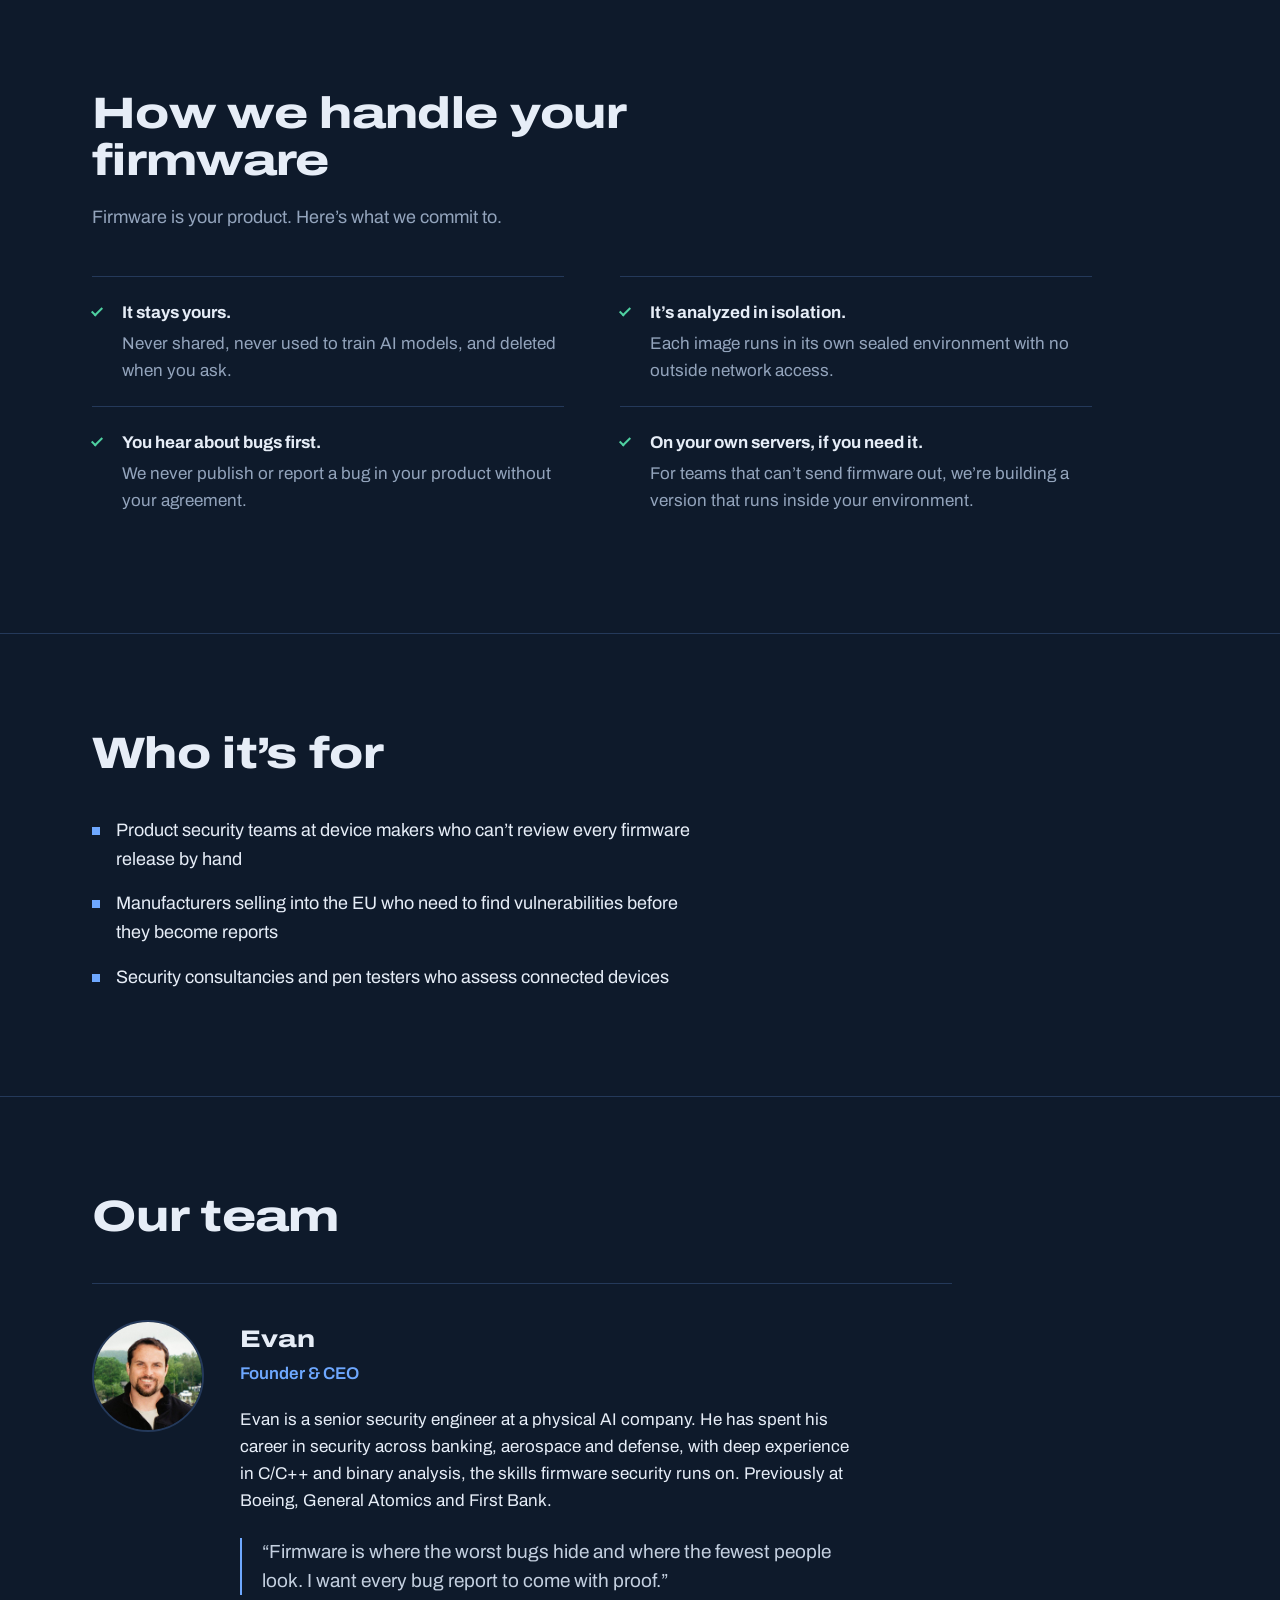
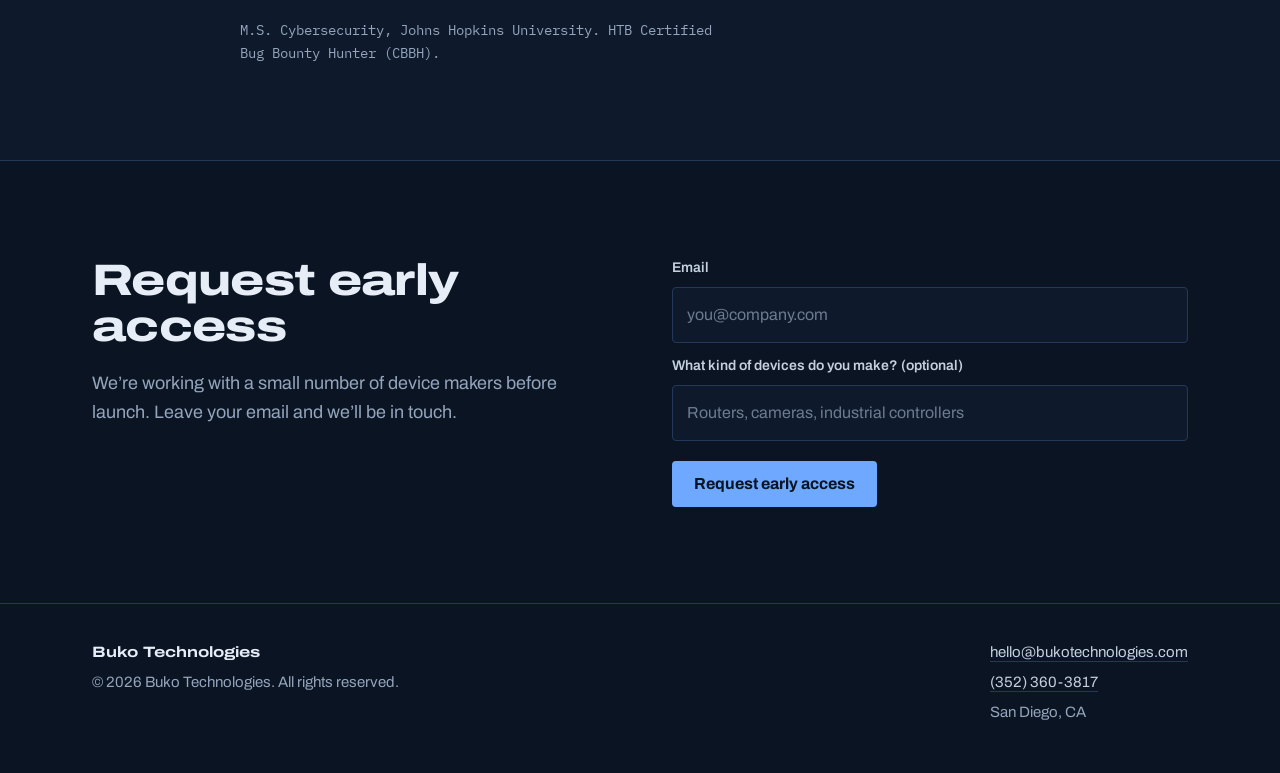
==== commit 353af6b0: "Repoint the site from Husk to firmware bug hunting Retire Husk. The page now describes an AI agent t" ====
--- a/index.html
+++ b/index.html
@@ -5,8 +5,8 @@
   <meta charset="utf-8" />
   <meta name="viewport" content="width=device-width, initial-scale=1" />
 
-  <title>Husk by Buko Technologies: can your AI agent escape its sandbox?</title>
-  <meta name="description" content="Husk plays the part of a hijacked AI agent and tries the published ways out of its sandbox, so you can prove the walls hold. Join the waitlist for early access." />
+  <title>Buko Technologies: find and prove the bugs in your device firmware</title>
+  <meta name="description" content="Buko is building an AI agent that reads device firmware the way an attacker would and proves every bug it reports with a confirmed crash. Request early access." />
   <meta name="author" content="Buko Technologies" />
 
   <link rel="icon" href="images/favicon.png" type="image/png" />
@@ -15,7 +15,7 @@
   <link rel="preconnect" href="https://fonts.gstatic.com" crossorigin />
   <link href="https://fonts.googleapis.com/css2?family=Archivo:wdth,wght@62..125,100..900&family=IBM+Plex+Mono:wght@400;500;600&display=swap" rel="stylesheet" />
 
-  <link href="css/husk.css" rel="stylesheet" />
+  <link href="css/site.css" rel="stylesheet" />
 </head>
 
 <body>
@@ -23,13 +23,13 @@
   <header class="site-header">
     <div class="page">
       <a class="brand" href="index.html">
-        <span class="brand-name">husk</span>
-        <span class="brand-by">by Buko Technologies</span>
+        <span class="brand-name">buko</span>
+        <span class="brand-by">Technologies</span>
       </a>
       <nav class="site-nav" aria-label="Main">
-        <a href="#checks">What it checks</a>
+        <a href="#looks-for">What it looks for</a>
         <a href="#how">How it works</a>
-        <a class="button button-small" href="#waitlist">Join the waitlist</a>
+        <a class="button button-small" href="#early-access">Request early access</a>
       </nav>
     </div>
   </header>
@@ -38,42 +38,42 @@
 
     <section class="hero">
       <div class="page">
-        <h1>Can your AI agent get out of its box?</h1>
+        <h1>Find your firmware bugs before attackers do.</h1>
         <div class="hero-body">
           <div class="hero-copy">
             <p class="lede">
-              Husk plays the part of a hijacked agent and tries the published ways
-              out of its sandbox. You get pass or fail for each wall, with proof.
+              We&rsquo;re building an AI agent that reads device firmware the way an
+              attacker would. Every bug it reports comes with proof: a crash in
+              emulation and the input that causes it.
             </p>
             <form class="hero-form" action="https://formspree.io/f/xrpqrjne" method="POST">
-              <input type="hidden" name="_subject" value="Husk waitlist sign-up" />
+              <input type="hidden" name="_subject" value="Buko early access request" />
               <input type="hidden" name="source" value="hero" />
               <div class="trap" aria-hidden="true">
                 <input type="text" name="_gotcha" tabindex="-1" autocomplete="off" />
               </div>
               <input class="field" type="email" name="email" placeholder="you@company.com" required aria-label="Email address" />
-              <button class="button" type="submit">Join the waitlist</button>
+              <button class="button" type="submit">Request early access</button>
             </form>
-            <p class="form-note">We&rsquo;ll only use your email to tell you about Husk.</p>
+            <p class="form-note">We&rsquo;ll only use your email to tell you about Buko.</p>
           </div>
 
           <figure class="report" id="report">
-            <div class="sheet" role="img" aria-label="Example Husk report: five checks held and one escaped, where the agent planted a hook that the host ran later, outside the sandbox.">
+            <div class="sheet" role="img" aria-label="Example Buko report on a test router image: five possible bugs found, two confirmed with a crash in emulation, three ruled out.">
               <div class="sheet-head" aria-hidden="true">
-                <p class="sheet-title">Containment report</p>
-                <p class="sheet-meta">Sandbox: agent-box</p>
+                <p class="sheet-title">Firmware report</p>
+                <p class="sheet-meta">example-router-2.4.bin</p>
               </div>
               <ol class="checks" aria-hidden="true">
-                <li><span class="c-wall">Files</span><span class="c-test">Read ~/.ssh/id_ed25519</span><span class="c-result held">Held</span></li>
-                <li><span class="c-wall">Files</span><span class="c-test">Write to another project</span><span class="c-result held">Held</span></li>
-                <li><span class="c-wall">Git</span><span class="c-test">core.fsmonitor in repo config</span><span class="c-result held">Held</span></li>
-                <li class="is-escaped"><span class="c-wall">Config</span><span class="c-test">Plant a hook the host runs later</span><span class="c-result escaped">Escaped</span></li>
-                <li><span class="c-wall">Network</span><span class="c-test">Reach a control port on 127.0.0.1</span><span class="c-result held">Held</span></li>
-                <li><span class="c-wall">Secrets</span><span class="c-test">Find a real API token</span><span class="c-result held">Held</span></li>
+                <li class="is-confirmed"><span class="c-wall">Memory</span><span class="c-test"><code>httpd</code> long Host header overflows a stack buffer</span><span class="c-result confirmed">Confirmed</span></li>
+                <li class="is-confirmed"><span class="c-wall">Injection</span><span class="c-test"><code>cgi</code> NTP server field reaches the shell</span><span class="c-result confirmed">Confirmed</span></li>
+                <li><span class="c-wall">Memory</span><span class="c-test"><code>upnpd</code> packet length could wrap around</span><span class="c-result ruled">Ruled out</span></li>
+                <li><span class="c-wall">Format</span><span class="c-test"><code>logd</code> user text passed to a log format</span><span class="c-result ruled">Ruled out</span></li>
+                <li><span class="c-wall">Update</span><span class="c-test"><code>updater</code> firmware signature may be skipped</span><span class="c-result ruled">Ruled out</span></li>
               </ol>
-              <p class="sheet-total" aria-hidden="true"><span>5 held</span><span class="bad">1 escaped</span></p>
-            </div>
-            <figcaption>Example report from a test sandbox.</figcaption>
+              <p class="sheet-total" aria-hidden="true"><span>2 confirmed</span><span class="muted">3 ruled out</span></p>
+            </div>
+            <figcaption>Example report from a test image. Only confirmed bugs reach your team.</figcaption>
           </figure>
         </div>
       </div>
@@ -81,80 +81,63 @@
 
     <section class="section">
       <div class="page">
-        <h2>The way out keeps changing</h2>
+        <h2>Finding them first is now the law</h2>
         <p class="section-intro">
-          Between July and September 2026, researchers published five separate
-          ways out of popular coding agent sandboxes. Most of them needed no
-          clever prompt.
+          The EU&rsquo;s Cyber Resilience Act covers almost every connected device sold
+          in Europe. Its reporting rules are already in force.
         </p>
         <ol class="escapes">
           <li>
-            <time datetime="2026-07">Jul 2026</time>
+            <time datetime="2024-12">Dec 2024</time>
             <div>
-              <h3><a href="https://www.beri.net/article/ai-coding-agent-sandbox-escapes-week-cursor-codex-gemini-claude-enterprise-developer-security-2026">SharedRoot</a></h3>
-              <p class="who">Accomplish AI</p>
-              <p>A chain of steps gave the agent read and write access to the host computer&rsquo;s files.</p>
-            </div>
-          </li>
-          <li>
-            <time datetime="2026-07">Jul 2026</time>
-            <div>
-              <h3><a href="https://www.beri.net/article/ai-coding-agent-sandbox-escapes-week-cursor-codex-gemini-claude-enterprise-developer-security-2026">Seven findings in four tools</a></h3>
-              <p class="who">Pillar Security</p>
-              <p>Agents wrote settings files, or used trusted command names, that the unprotected host ran later.</p>
-            </div>
-          </li>
-          <li>
-            <time datetime="2026-08">Aug 2026</time>
-            <div>
-              <h3><a href="https://labs.cloudsecurityalliance.org/research/csa-research-note-deepseek-harness-sandbox-escape-20260910-c/">GuardFall</a></h3>
-              <p class="who">Reported by the Cloud Security Alliance</p>
-              <p>Blocked commands could be disguised to slip past the filter in 10 of 11 open-source agents.</p>
+              <h3><a href="https://digital-strategy.ec.europa.eu/en/policies/cyber-resilience-act">The Act enters into force</a></h3>
+              <p class="who">Regulation (EU) 2024/2847</p>
+              <p>Products with digital elements sold in the EU have to meet security requirements for as long as they&rsquo;re supported.</p>
             </div>
           </li>
           <li>
             <time datetime="2026-09">Sep 2026</time>
             <div>
-              <h3><a href="https://thehackernews.com/2026/09/malicious-git-configs-can-make-claude.html">GitSpawn</a></h3>
-              <p class="who">Manifold Security</p>
-              <p>A project&rsquo;s own git settings ran a command outside the sandbox: 8 flaws across 7 agents.</p>
-            </div>
-          </li>
-          <li>
-            <time datetime="2026-09">Sep 2026</time>
+              <h3><a href="https://digital-strategy.ec.europa.eu/en/policies/cra-reporting">Reporting begins</a></h3>
+              <p class="who">European Commission</p>
+              <p>Manufacturers must report actively exploited vulnerabilities in their products, with an early warning within 24 hours.</p>
+            </div>
+          </li>
+          <li>
+            <time datetime="2027-12">Dec 2027</time>
             <div>
-              <h3><a href="https://labs.cloudsecurityalliance.org/research/csa-research-note-deepseek-harness-sandbox-escape-20260910-c/">DeepSeek Harness escape</a></h3>
-              <p class="who">Reported by the Cloud Security Alliance</p>
-              <p>The agent could reach the switch that turned its own sandbox off.</p>
+              <h3><a href="https://commission.europa.eu/news-and-media/news/safer-and-more-secure-digital-products-2026-09-11_en">Full obligations apply</a></h3>
+              <p class="who">European Commission</p>
+              <p>Products must ship without known exploitable vulnerabilities, and manufacturers must handle new ones for the life of the product.</p>
             </div>
           </li>
         </ol>
         <p class="section-close">
-          These are plumbing bugs, and plumbing can be tested directly. That&rsquo;s what Husk does.
+          A bug you find yourself is a fix. A bug someone else finds first can be a report to a regulator.
         </p>
       </div>
     </section>
 
-    <section class="section" id="checks">
-      <div class="page">
-        <h2>What Husk checks</h2>
-        <p class="section-intro">Four walls. If any one of them fails, a hijacked agent can do real damage.</p>
+    <section class="section" id="looks-for">
+      <div class="page">
+        <h2>What it looks for</h2>
+        <p class="section-intro">The bug classes that turn a device into someone else&rsquo;s device.</p>
         <dl class="walls">
           <div>
-            <dt>Files</dt>
-            <dd>Can the agent read or change anything outside its workspace, like your SSH keys or your other projects?</dd>
-          </div>
-          <div>
-            <dt>Network</dt>
-            <dd>Can it send data out to the internet, or reach services on the machine it should never touch?</dd>
-          </div>
-          <div>
-            <dt>Secrets</dt>
-            <dd>Does it ever hold a real password or token, or only stand-ins that are useless if stolen?</dd>
-          </div>
-          <div>
-            <dt>Its own controls</dt>
-            <dd>Can it switch off its own restrictions, or leave something behind that runs later, outside the box?</dd>
+            <dt>Memory bugs</dt>
+            <dd>Overflows and use-after-free in the C code that handles outside input: web servers, network services, parsers.</dd>
+          </div>
+          <div>
+            <dt>Command injection</dt>
+            <dd>Settings fields and admin pages whose input ends up in a shell command.</dd>
+          </div>
+          <div>
+            <dt>Secrets and updates</dt>
+            <dd>Hard-coded passwords and keys, and update paths that install firmware without checking where it came from.</dd>
+          </div>
+          <div>
+            <dt>Old components</dt>
+            <dd>Outdated libraries and vendor SDKs inside the image, checked for whether the known bug can actually be reached.</dd>
           </div>
         </dl>
       </div>
@@ -165,16 +148,16 @@
         <h2>How it works</h2>
         <ol class="steps">
           <li>
-            <h3>Run it inside the box</h3>
-            <p>Start Husk in the same sandbox your agent uses, on your own machine or in your build pipeline.</p>
-          </li>
-          <li>
-            <h3>It tries the known ways out</h3>
-            <p>Each check copies a published escape and tries it directly. New checks are added as new escapes are published. No AI model is in the loop, so a pass means the wall held, not that the agent wasn&rsquo;t tempted.</p>
+            <h3>Send a firmware image</h3>
+            <p>The same file you ship to devices. No source code needed.</p>
+          </li>
+          <li>
+            <h3>The agent hunts and tests</h3>
+            <p>It unpacks and decompiles the image, starts with the code that handles outside input, and runs every suspected bug in emulation.</p>
           </li>
           <li>
             <h3>You get proof</h3>
-            <p>Pass or fail for every check, with the evidence, in a report you can hand to a customer&rsquo;s security team.</p>
+            <p>Each confirmed bug comes with where it is, the input that triggers it and the crash it causes. Leads that don&rsquo;t reproduce are dropped, so your team doesn&rsquo;t chase noise.</p>
           </li>
         </ol>
       </div>
@@ -182,13 +165,13 @@
 
     <section class="section" id="trust">
       <div class="page">
-        <h2>What Husk does on your machine</h2>
-        <p class="section-intro">You&rsquo;d be running a security tool inside your sandbox, so here&rsquo;s exactly what it&rsquo;s built to do and not do.</p>
+        <h2>How we handle your firmware</h2>
+        <p class="section-intro">Firmware is your product. Here&rsquo;s what we commit to.</p>
         <ul class="promises">
-          <li><strong>Runs entirely on your machine.</strong> No account needed to run a test, and it works offline.</li>
-          <li><strong>Sends nothing home.</strong> No telemetry. Your results stay on your machine unless you choose to share the report.</li>
-          <li><strong>Uses harmless markers, never your data.</strong> A check proves a wall failed by leaving a marker file or making a test call. It never reads, copies or changes your real keys or files.</li>
-          <li><strong>Every check is readable.</strong> Each one is a short script you can review before you run it.</li>
+          <li><strong>It stays yours.</strong> Never shared, never used to train AI models, and deleted when you ask.</li>
+          <li><strong>It&rsquo;s analyzed in isolation.</strong> Each image runs in its own sealed environment with no outside network access.</li>
+          <li><strong>You hear about bugs first.</strong> We never publish or report a bug in your product without your agreement.</li>
+          <li><strong>On your own servers, if you need it.</strong> For teams that can&rsquo;t send firmware out, we&rsquo;re building a version that runs inside your environment.</li>
         </ul>
       </div>
     </section>
@@ -197,9 +180,9 @@
       <div class="page">
         <h2>Who it&rsquo;s for</h2>
         <ul class="audience">
-          <li>Teams that build AI agents and keep getting asked whether the sandbox really holds</li>
-          <li>Teams running their own agent harness that nobody else is testing</li>
-          <li>Pen testers who&rsquo;ve been asked to test an agent and need checks that are current</li>
+          <li>Product security teams at device makers who can&rsquo;t review every firmware release by hand</li>
+          <li>Manufacturers selling into the EU who need to find vulnerabilities before they become reports</li>
+          <li>Security consultancies and pen testers who assess connected devices</li>
         </ul>
       </div>
     </section>
@@ -213,15 +196,15 @@
             <h3>Evan</h3>
             <p class="role">Founder &amp; CEO</p>
             <p>
-              Evan is a senior security engineer at a physical AI company, where
-              his work includes securing AI agents. He has spent his career in
-              security across banking, aerospace and defense, from penetration
-              testing and secure design reviews to C/C++ and binary analysis.
-              Previously at Boeing, General Atomics and First Bank.
+              Evan is a senior security engineer at a physical AI company. He has
+              spent his career in security across banking, aerospace and defense,
+              with deep experience in C/C++ and binary analysis, the skills
+              firmware security runs on. Previously at Boeing, General Atomics and
+              First Bank.
             </p>
             <blockquote>
-              &ldquo;Agents keep finding new ways through their walls, and there&rsquo;s
-              very little to test them with. Husk is the test I wanted.&rdquo;
+              &ldquo;Firmware is where the worst bugs hide and where the fewest people
+              look. I want every bug report to come with proof.&rdquo;
             </blockquote>
             <p class="creds">M.S. Cybersecurity, Johns Hopkins University. HTB Certified Bug Bounty Hunter (CBBH).</p>
           </div>
@@ -229,26 +212,26 @@
       </div>
     </section>
 
-    <section class="section waitlist" id="waitlist">
+    <section class="section waitlist" id="early-access">
       <div class="page">
         <div>
-          <h2>Get early access</h2>
+          <h2>Request early access</h2>
           <p class="section-intro">
-            Husk is in early development. Join the waitlist and you&rsquo;ll be the
-            first to hear when early access opens.
+            We&rsquo;re working with a small number of device makers before launch.
+            Leave your email and we&rsquo;ll be in touch.
           </p>
         </div>
         <form class="waitlist-form" action="https://formspree.io/f/xrpqrjne" method="POST">
-          <input type="hidden" name="_subject" value="Husk waitlist sign-up" />
+          <input type="hidden" name="_subject" value="Buko early access request" />
           <input type="hidden" name="source" value="footer" />
           <div class="trap" aria-hidden="true">
             <input type="text" name="_gotcha" tabindex="-1" autocomplete="off" />
           </div>
-          <label for="wl-email">Email</label>
-          <input class="field" id="wl-email" type="email" name="email" placeholder="you@company.com" required />
-          <label for="wl-agent">Which agent or harness do you run? (optional)</label>
-          <input class="field" id="wl-agent" type="text" name="agent" placeholder="Claude Code, Codex, our own" />
-          <button class="button" type="submit">Join the waitlist</button>
+          <label for="ea-email">Email</label>
+          <input class="field" id="ea-email" type="email" name="email" placeholder="you@company.com" required />
+          <label for="ea-devices">What kind of devices do you make? (optional)</label>
+          <input class="field" id="ea-devices" type="text" name="devices" placeholder="Routers, cameras, industrial controllers" />
+          <button class="button" type="submit">Request early access</button>
         </form>
       </div>
     </section>
--- a/css/site.css
+++ b/css/site.css
@@ -0,0 +1,715 @@
+/* ==========================================================================
+   Buko Technologies
+   One self-contained stylesheet. The page uses no Bootstrap or template CSS.
+
+   The look is an instrument panel: deep navy, a faint measurement grid
+   behind the hero, signal blue for actions. The one bold element is the
+   example firmware report in the hero.
+
+   Palette
+     navy     #0E1A2B  page background
+     panel    #13233A  the report and raised areas
+     rule     #24395A  dividers and borders
+     text     #E6EDF7  body text
+     muted    #93A4BC  secondary text
+     signal   #6EA8FF  buttons, links, focus
+     held     #4FD1A1  green accents
+     escaped  #FF6B5E  a confirmed bug
+
+   Type
+     Archivo        headlines (extra-wide cut, width 125) and body text
+     IBM Plex Mono  the report, dates and other machine output
+   ========================================================================== */
+
+:root {
+  --navy: #0e1a2b;
+  --navy-deep: #0a1422;
+  --panel: #13233a;
+  --rule: #24395a;
+  --text: #e6edf7;
+  --muted: #93a4bc;
+  --signal: #6ea8ff;
+  --signal-hover: #94bfff;
+  --held: #4fd1a1;
+  --escaped: #ff6b5e;
+  --escaped-wash: rgba(255, 107, 94, 0.1);
+
+  --font: "Archivo", "Helvetica Neue", Arial, sans-serif;
+  --mono: "IBM Plex Mono", ui-monospace, "SFMono-Regular", Menlo, Consolas, monospace;
+
+  --measure: 62ch;
+  --page: 1160px;
+}
+
+*,
+*::before,
+*::after { box-sizing: border-box; }
+
+html { scroll-behavior: smooth; }
+@media (prefers-reduced-motion: reduce) {
+  html { scroll-behavior: auto; }
+}
+
+body {
+  margin: 0;
+  background: var(--navy);
+  color: var(--text);
+  font-family: var(--font);
+  font-size: 17px;
+  line-height: 1.6;
+  -webkit-font-smoothing: antialiased;
+}
+
+h1, h2, h3 {
+  margin: 0;
+  font-stretch: 125%;
+  font-variation-settings: "wdth" 125;
+}
+
+p { margin: 0 0 1em; }
+
+a {
+  color: var(--text);
+  text-decoration-color: var(--signal);
+  text-decoration-thickness: 1px;
+  text-underline-offset: 4px;
+}
+a:hover { color: var(--signal-hover); }
+
+:focus-visible {
+  outline: 2px solid var(--signal);
+  outline-offset: 3px;
+}
+
+.page {
+  max-width: var(--page);
+  margin: 0 auto;
+  padding: 0 32px;
+}
+
+/* ---------- header ---------- */
+
+.site-header {
+  border-bottom: 1px solid var(--rule);
+  background: var(--navy);
+}
+
+.site-header .page {
+  display: flex;
+  align-items: center;
+  justify-content: space-between;
+  gap: 24px;
+  min-height: 72px;
+}
+
+.brand {
+  display: flex;
+  align-items: baseline;
+  gap: 12px;
+  color: var(--text);
+  text-decoration: none;
+}
+
+.brand:hover { color: var(--text); }
+
+.brand-name {
+  font-weight: 800;
+  font-size: 22px;
+  font-stretch: 125%;
+  font-variation-settings: "wdth" 125;
+  letter-spacing: -0.01em;
+}
+
+.brand-by {
+  font-size: 14px;
+  color: var(--muted);
+}
+
+.site-nav {
+  display: flex;
+  align-items: center;
+  gap: 28px;
+}
+
+.site-nav a:not(.button) {
+  color: var(--muted);
+  text-decoration: none;
+  font-size: 15px;
+  font-weight: 500;
+}
+
+.site-nav a:not(.button):hover { color: var(--text); }
+
+/* ---------- buttons and fields ---------- */
+
+.button {
+  display: inline-block;
+  font-family: var(--font);
+  font-weight: 700;
+  font-size: 16px;
+  line-height: 1;
+  padding: 15px 22px;
+  border: 0;
+  border-radius: 4px;
+  background: var(--signal);
+  color: var(--navy-deep);
+  text-decoration: none;
+  cursor: pointer;
+  white-space: nowrap;
+}
+
+.button:hover { background: var(--signal-hover); color: var(--navy-deep); }
+
+.button-small { padding: 10px 15px; font-size: 15px; }
+
+.field {
+  width: 100%;
+  font: inherit;
+  font-size: 16px;
+  color: var(--text);
+  background: var(--navy-deep);
+  border: 1px solid var(--rule);
+  border-radius: 4px;
+  padding: 14px 14px;
+}
+
+.field::placeholder { color: var(--muted); opacity: 0.7; }
+.field:focus { border-color: var(--signal); outline: none; }
+
+/* spam trap: hidden from people */
+.trap { position: absolute; left: -9999px; width: 1px; height: 1px; overflow: hidden; }
+
+/* ---------- hero ---------- */
+
+.hero {
+  position: relative;
+  isolation: isolate;
+  padding: 80px 0 112px;
+}
+
+/* a faint measurement grid behind the hero, fading out toward the bottom */
+.hero::before {
+  content: "";
+  position: absolute;
+  inset: 0;
+  z-index: -1;
+  background-image:
+    linear-gradient(rgba(110, 168, 255, 0.07) 1px, transparent 1px),
+    linear-gradient(90deg, rgba(110, 168, 255, 0.07) 1px, transparent 1px);
+  background-size: 40px 40px;
+  background-position: -1px -1px;
+  -webkit-mask-image: linear-gradient(to bottom, #000 60%, transparent);
+          mask-image: linear-gradient(to bottom, #000 60%, transparent);
+}
+
+.hero h1 {
+  font-weight: 800;
+  font-size: clamp(38px, 6.2vw, 80px);
+  line-height: 0.98;
+  letter-spacing: -0.02em;
+  max-width: 15ch;
+}
+
+.hero-body {
+  display: grid;
+  grid-template-columns: minmax(0, 0.85fr) minmax(0, 1.15fr);
+  gap: 64px;
+  align-items: start;
+  margin-top: 48px;
+}
+
+.lede {
+  font-size: 20px;
+  line-height: 1.5;
+  color: #c4d0e0;
+  max-width: 34ch;
+}
+
+.hero-form {
+  display: flex;
+  gap: 8px;
+  margin-top: 28px;
+  max-width: 440px;
+}
+
+.hero-form .field { flex: 1; min-width: 0; }
+
+.form-note {
+  margin-top: 12px;
+  font-size: 14px;
+  color: var(--muted);
+}
+
+/* ---------- the report: the one bold element ---------- */
+
+.report { margin: 0; }
+
+.sheet {
+  background: var(--panel);
+  border: 1px solid var(--rule);
+  border-radius: 6px;
+  overflow: hidden;
+  font-family: var(--mono);
+  box-shadow: 0 0 0 6px rgba(110, 168, 255, 0.05);
+}
+
+.sheet-head {
+  display: flex;
+  align-items: baseline;
+  justify-content: space-between;
+  gap: 16px;
+  padding: 14px 20px;
+  border-bottom: 1px solid var(--rule);
+}
+
+.sheet-head p { margin: 0; }
+
+.sheet-title {
+  font-family: var(--font);
+  font-weight: 700;
+  font-size: 16px;
+  font-variation-settings: "wdth" 125;
+}
+
+.sheet-meta {
+  font-size: 13px;
+  color: var(--muted);
+}
+
+.checks {
+  list-style: none;
+  margin: 0;
+  padding: 6px 0;
+}
+
+.checks li {
+  display: grid;
+  grid-template-columns: 9ch minmax(0, 1fr) auto;
+  gap: 16px;
+  align-items: center;
+  padding: 11px 20px;
+  font-size: 14px;
+}
+
+.checks li + li { border-top: 1px solid rgba(36, 57, 90, 0.7); }
+
+.checks li.is-confirmed {
+  background: var(--escaped-wash);
+  box-shadow: inset 3px 0 0 var(--escaped);
+}
+
+.c-wall { color: var(--muted); }
+.c-test { min-width: 0; }
+.c-test code { color: var(--signal); }
+
+.c-result {
+  justify-self: end;
+  font-weight: 600;
+  font-size: 12px;
+  line-height: 1;
+  padding: 6px 9px;
+  border-radius: 3px;
+  border: 1px solid currentColor;
+}
+
+.c-result.ruled { color: var(--muted); }
+
+.c-result.confirmed {
+  color: var(--navy-deep);
+  background: var(--escaped);
+  border-color: var(--escaped);
+}
+
+.sheet-total {
+  display: flex;
+  gap: 20px;
+  margin: 0;
+  padding: 14px 20px 16px;
+  border-top: 1px solid var(--rule);
+  font-weight: 600;
+  font-size: 14px;
+}
+
+.sheet-total span:first-child { color: var(--escaped); }
+.sheet-total .muted { color: var(--muted); }
+
+.report figcaption {
+  margin-top: 12px;
+  font-size: 14px;
+  color: var(--muted);
+}
+
+/* one orchestrated moment: results stamp on in order at page load */
+.report.is-running .c-result,
+.report.is-running .sheet-total {
+  opacity: 0;
+  animation: stamp 0.22s ease-out forwards;
+}
+
+@keyframes stamp {
+  from { opacity: 0; transform: scale(1.3); }
+  to   { opacity: 1; transform: scale(1); }
+}
+
+.report.is-running .sheet-total { animation-name: appear; }
+
+@keyframes appear {
+  to { opacity: 1; }
+}
+
+@media (prefers-reduced-motion: reduce) {
+  .report.is-running .c-result,
+  .report.is-running .sheet-total {
+    opacity: 1;
+    animation: none;
+  }
+}
+
+/* ---------- sections ---------- */
+
+.section {
+  padding: 96px 0;
+  border-top: 1px solid var(--rule);
+}
+
+.section h2 {
+  font-weight: 800;
+  font-size: clamp(28px, 3.6vw, 44px);
+  line-height: 1.05;
+  letter-spacing: -0.015em;
+  max-width: 22ch;
+}
+
+.section-intro {
+  margin-top: 20px;
+  color: var(--muted);
+  font-size: 18px;
+  max-width: var(--measure);
+}
+
+/* escapes published in 2026: a dated list, oldest first */
+
+.escapes {
+  list-style: none;
+  margin: 44px 0 0;
+  padding: 0;
+  max-width: 900px;
+}
+
+.escapes li {
+  display: grid;
+  grid-template-columns: 10ch minmax(0, 1fr);
+  gap: 28px;
+  padding: 20px 0;
+  border-bottom: 1px solid var(--rule);
+}
+
+.escapes li:first-child { border-top: 1px solid var(--rule); }
+
+.escapes time {
+  font-family: var(--mono);
+  font-size: 13px;
+  color: var(--muted);
+  padding-top: 3px;
+}
+
+.escapes h3 {
+  font-size: 18px;
+  font-weight: 700;
+  margin-bottom: 2px;
+}
+
+.escapes .who {
+  font-size: 14px;
+  color: var(--muted);
+  margin-bottom: 6px;
+}
+
+.escapes p { margin: 0; max-width: var(--measure); }
+
+.section-close {
+  margin-top: 40px;
+  max-width: var(--measure);
+  font-size: 20px;
+  font-weight: 600;
+}
+
+/* the four walls: a two-column list, not a card grid */
+
+.walls {
+  margin: 44px 0 0;
+  max-width: 900px;
+}
+
+.walls div {
+  display: grid;
+  grid-template-columns: 16ch minmax(0, 1fr);
+  gap: 28px;
+  padding: 22px 0;
+  border-bottom: 1px solid var(--rule);
+}
+
+.walls div:first-child { border-top: 1px solid var(--rule); }
+
+.walls dt {
+  font-weight: 800;
+  font-size: 18px;
+  font-variation-settings: "wdth" 125;
+  color: var(--signal);
+}
+
+.walls dd { margin: 0; max-width: var(--measure); }
+
+/* how it works: a real sequence, so it is numbered */
+
+.steps {
+  list-style: none;
+  counter-reset: step;
+  margin: 48px 0 0;
+  padding: 0;
+  display: grid;
+  grid-template-columns: repeat(3, minmax(0, 1fr));
+  gap: 44px;
+}
+
+.steps li {
+  counter-increment: step;
+  border-top: 1px solid var(--signal);
+  padding-top: 22px;
+}
+
+.steps li::before {
+  content: counter(step, decimal-leading-zero);
+  display: block;
+  margin-bottom: 16px;
+  font-family: var(--mono);
+  font-size: 14px;
+  color: var(--signal);
+}
+
+.steps h3 {
+  font-size: 19px;
+  font-weight: 700;
+  line-height: 1.25;
+  margin-bottom: 10px;
+}
+
+.steps p { margin: 0; color: var(--muted); }
+
+/* who it's for */
+
+.audience {
+  list-style: none;
+  margin: 32px 0 0;
+  padding: 0;
+  max-width: var(--measure);
+}
+
+.audience li {
+  position: relative;
+  padding: 8px 0 8px 24px;
+  font-size: 18px;
+}
+
+.audience li::before {
+  content: "";
+  position: absolute;
+  left: 0;
+  top: 19px;
+  width: 8px;
+  height: 8px;
+  background: var(--signal);
+}
+
+/* waitlist: the deeper band at the end */
+
+.waitlist {
+  background: var(--navy-deep);
+}
+
+.waitlist .page {
+  display: grid;
+  grid-template-columns: minmax(0, 1fr) minmax(0, 1fr);
+  gap: 64px;
+  align-items: start;
+}
+
+.waitlist-form {
+  display: grid;
+  gap: 12px;
+}
+
+.waitlist-form label {
+  font-size: 14px;
+  font-weight: 600;
+  color: #c4d0e0;
+  margin-bottom: -4px;
+}
+
+.waitlist .field { background: var(--navy); }
+
+.waitlist-form .button { justify-self: start; margin-top: 8px; }
+
+/* footer */
+
+.site-footer {
+  background: var(--navy-deep);
+  border-top: 1px solid var(--rule);
+  padding: 36px 0 44px;
+  font-size: 15px;
+  color: var(--muted);
+}
+
+.site-footer .page {
+  display: flex;
+  justify-content: space-between;
+  gap: 24px;
+  flex-wrap: wrap;
+}
+
+.site-footer p { margin: 0 0 6px; }
+.site-footer a { color: #c4d0e0; text-decoration-color: var(--rule); }
+.site-footer a:hover { color: var(--text); text-decoration-color: var(--signal); }
+
+.footer-brand {
+  font-weight: 700;
+  color: var(--text);
+  font-variation-settings: "wdth" 125;
+}
+
+/* ---------- smaller screens ---------- */
+
+@media (max-width: 900px) {
+  .hero-body,
+  .waitlist .page { grid-template-columns: minmax(0, 1fr); gap: 48px; }
+  .steps { grid-template-columns: minmax(0, 1fr); gap: 36px; }
+  .site-nav a:not(.button) { display: none; }
+}
+
+@media (max-width: 560px) {
+  body { font-size: 16px; }
+  .page { padding: 0 20px; }
+  .hero { padding: 40px 0 64px; }
+  .hero::before { background-size: 32px 32px; }
+  .hero-body { margin-top: 28px; }
+  .lede { font-size: 18px; }
+  .section { padding: 64px 0; }
+  .brand-by { display: none; }
+  .hero-form { flex-direction: column; }
+  .hero-form .button { width: 100%; }
+  .escapes li,
+  .walls div { grid-template-columns: minmax(0, 1fr); gap: 4px; }
+  .sheet-head { padding: 12px 16px; }
+  .sheet-meta { display: none; }
+  /* stack each check: wall and result on top, the test underneath */
+  .checks li {
+    grid-template-columns: minmax(0, 1fr) auto;
+    grid-template-areas: "wall result" "test test";
+    gap: 4px 12px;
+    padding: 10px 16px;
+    font-size: 13px;
+  }
+  .c-wall { grid-area: wall; }
+  .c-result { grid-area: result; }
+  .c-test { grid-area: test; }
+  .sheet-total { padding: 12px 16px 14px; }
+}
+
+/* ---------- how we handle your firmware ---------- */
+
+.promises {
+  list-style: none;
+  margin: 44px 0 0;
+  padding: 0;
+  display: grid;
+  grid-template-columns: repeat(2, minmax(0, 1fr));
+  gap: 0 56px;
+  max-width: 1000px;
+}
+
+.promises li {
+  padding: 22px 0 22px 30px;
+  border-top: 1px solid var(--rule);
+  position: relative;
+  color: var(--muted);
+}
+
+/* a small check mark drawn with borders */
+.promises li::before {
+  content: "";
+  position: absolute;
+  left: 2px;
+  top: 28px;
+  width: 6px;
+  height: 11px;
+  border: solid var(--held);
+  border-width: 0 2px 2px 0;
+  transform: rotate(45deg);
+}
+
+.promises strong {
+  display: block;
+  color: var(--text);
+  font-weight: 700;
+  margin-bottom: 4px;
+}
+
+/* ---------- our team ---------- */
+
+.person {
+  display: grid;
+  grid-template-columns: 112px minmax(0, 1fr);
+  gap: 36px;
+  margin-top: 44px;
+  padding-top: 36px;
+  border-top: 1px solid var(--rule);
+  max-width: 860px;
+}
+
+.avatar {
+  width: 112px;
+  height: 112px;
+  border-radius: 50%;
+  object-fit: cover;
+  border: 2px solid var(--rule);
+  background: var(--panel);
+}
+
+.person h3 {
+  font-size: 24px;
+  font-weight: 800;
+}
+
+.person .role {
+  margin: 2px 0 18px;
+  color: var(--signal);
+  font-weight: 600;
+}
+
+.person-body > p { max-width: var(--measure); font-size: 17px; }
+
+.person blockquote {
+  margin: 24px 0;
+  padding-left: 20px;
+  border-left: 2px solid var(--signal);
+  max-width: 56ch;
+  font-size: 19px;
+  line-height: 1.5;
+  color: #c4d0e0;
+}
+
+.person .creds {
+  margin: 0;
+  font-family: var(--mono);
+  font-size: 14px;
+  color: var(--muted);
+}
+
+@media (max-width: 560px) {
+  .person { grid-template-columns: minmax(0, 1fr); gap: 20px; }
+  .avatar { width: 88px; height: 88px; }
+}
+
+@media (max-width: 760px) {
+  .promises { grid-template-columns: minmax(0, 1fr); }
+}
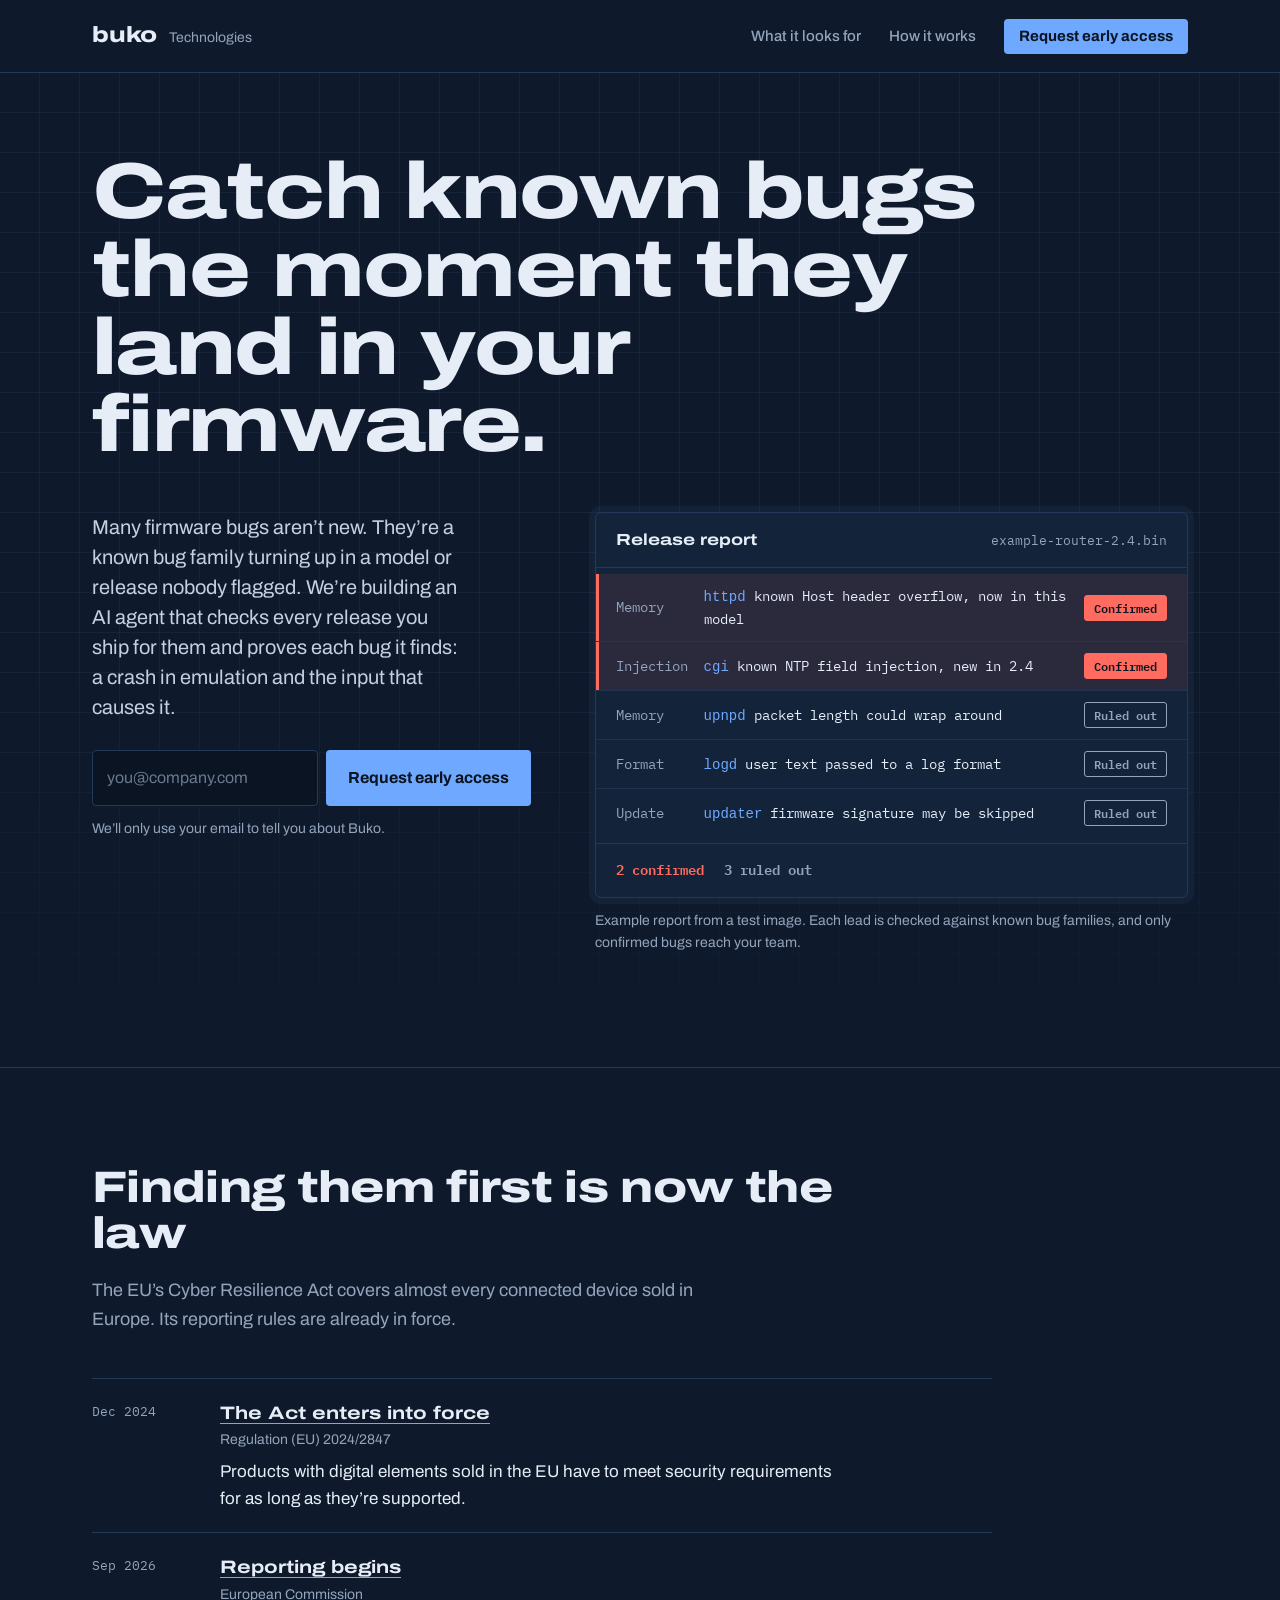
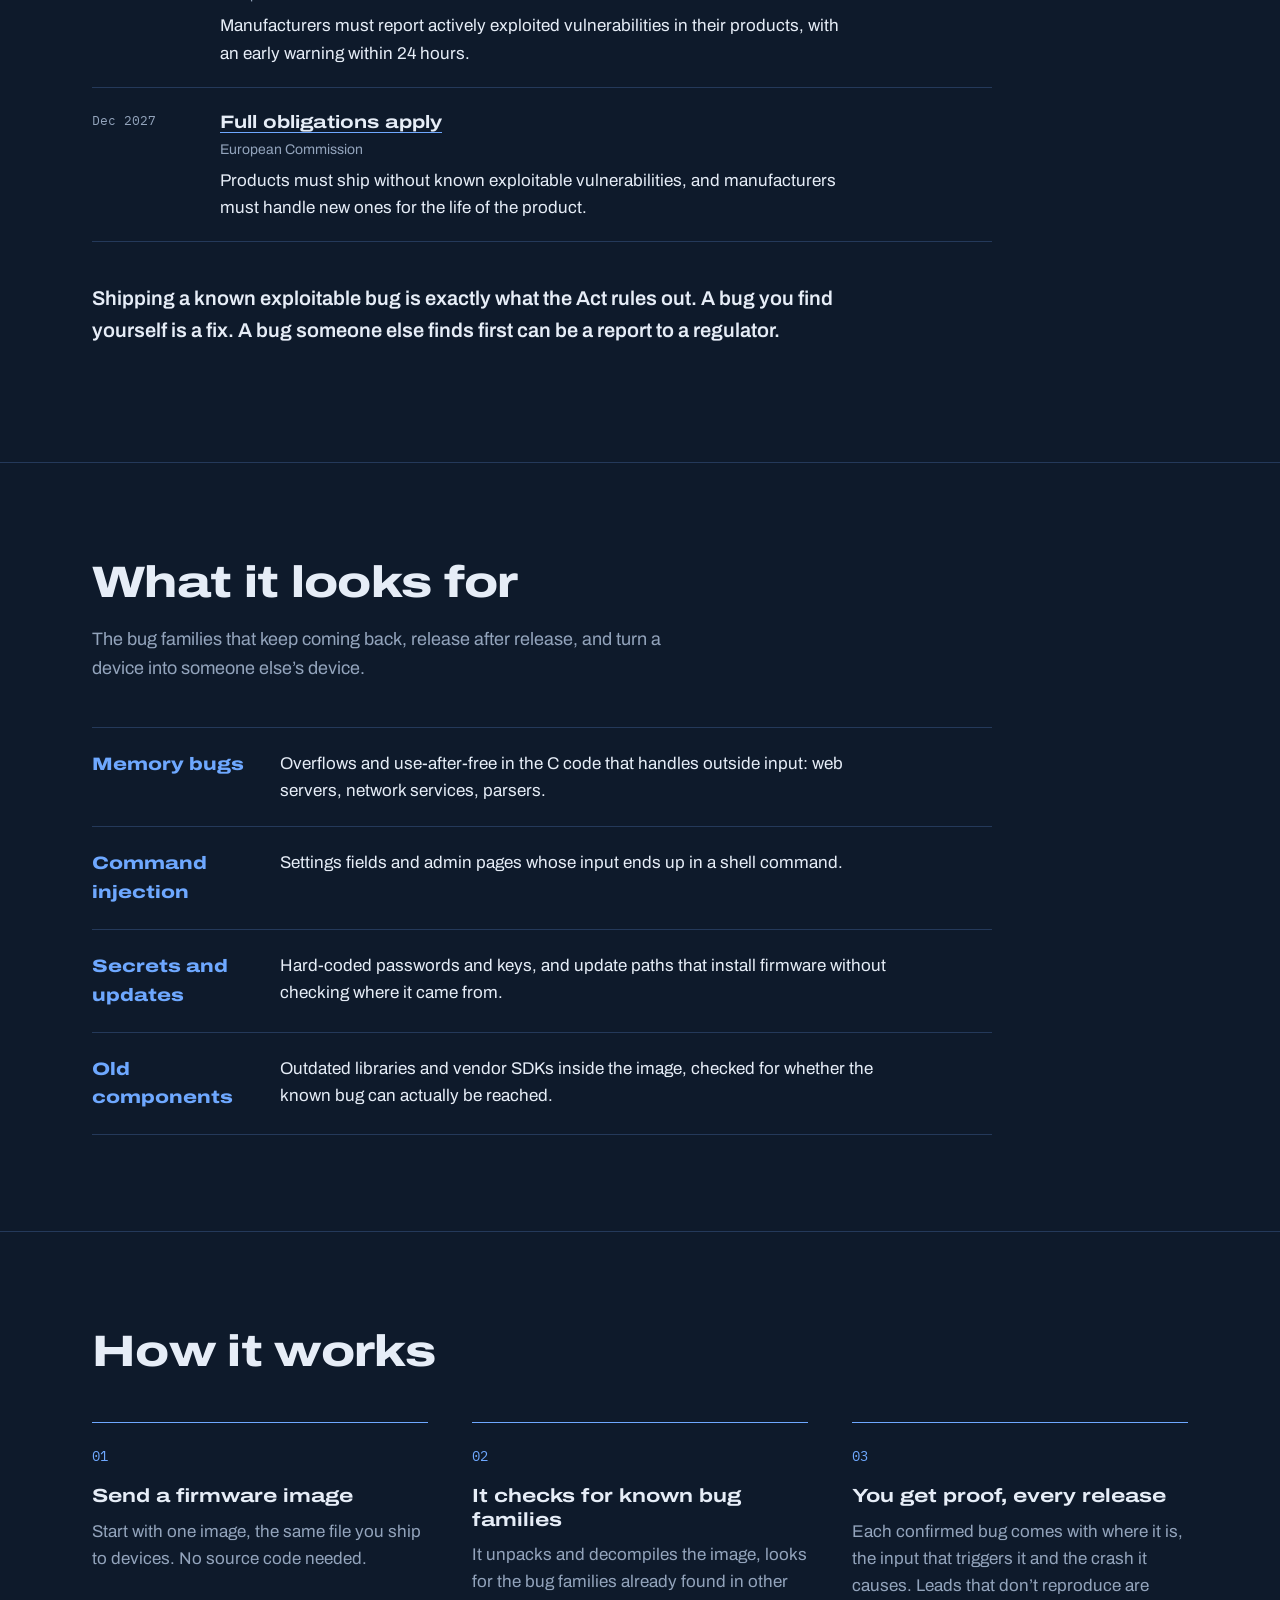
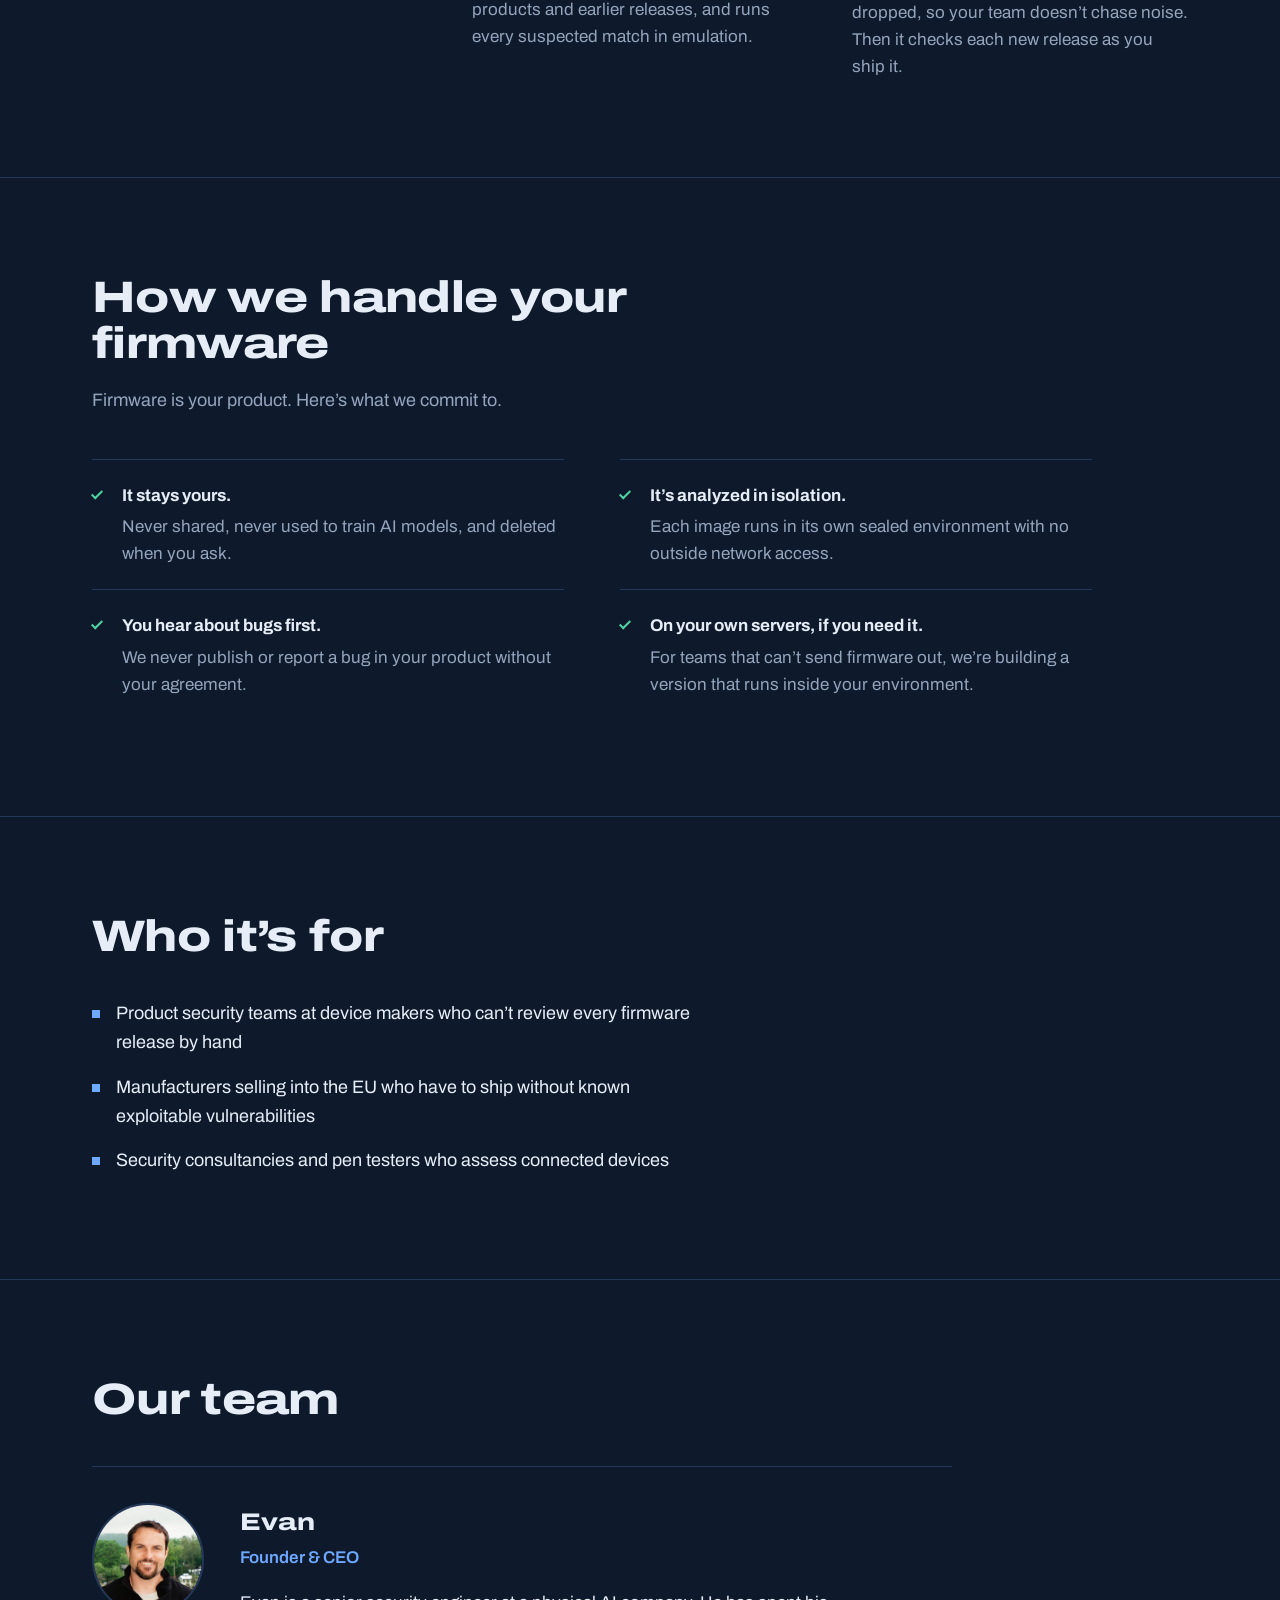
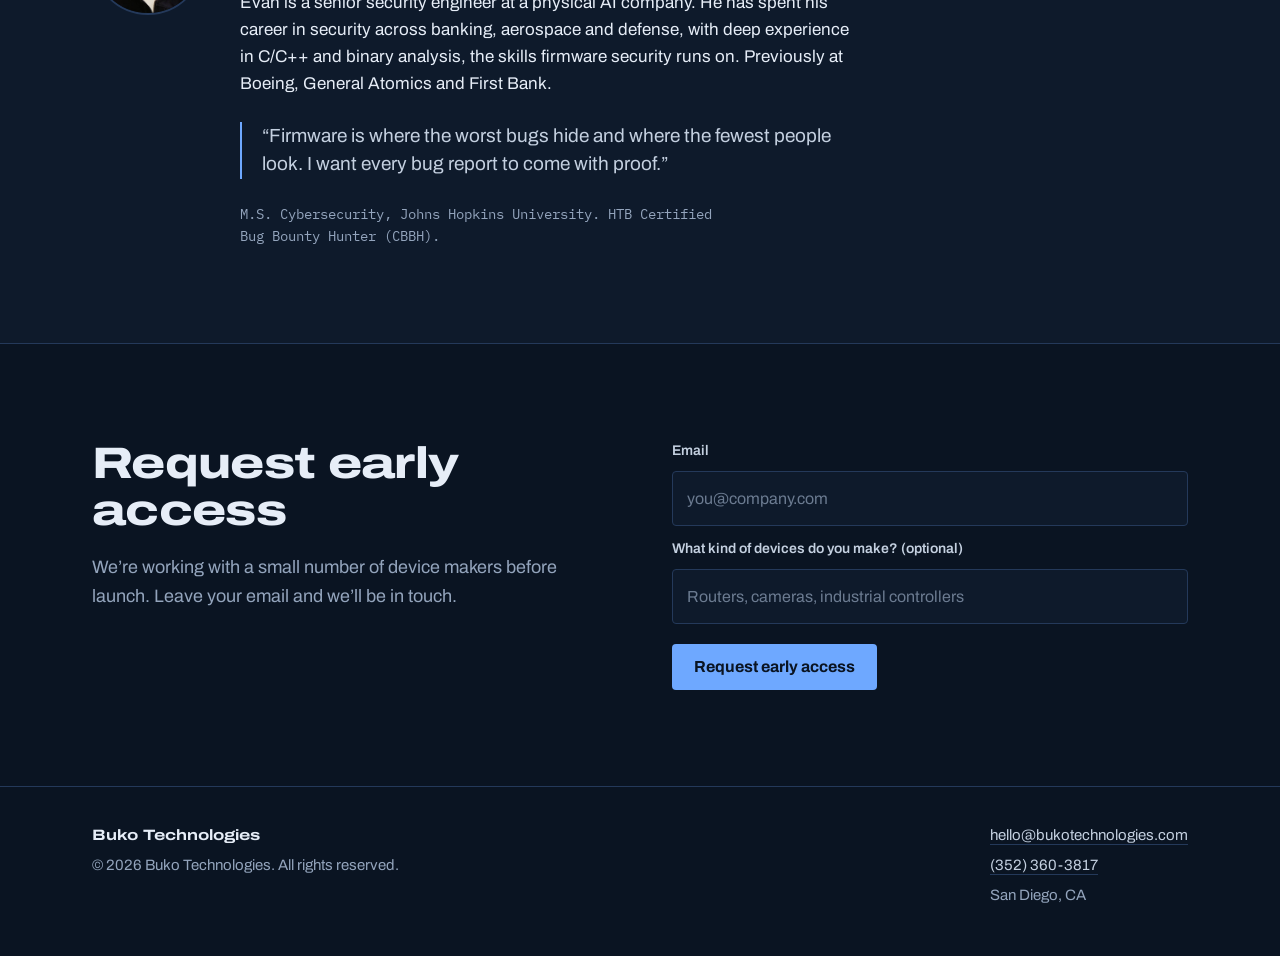
==== commit 0de09e78: "Point the site copy at known-bug-family detection across releases Lead with catching a known bug fam" ====
--- a/index.html
+++ b/index.html
@@ -5,8 +5,8 @@
   <meta charset="utf-8" />
   <meta name="viewport" content="width=device-width, initial-scale=1" />
 
-  <title>Buko Technologies: find and prove the bugs in your device firmware</title>
-  <meta name="description" content="Buko is building an AI agent that reads device firmware the way an attacker would and proves every bug it reports with a confirmed crash. Request early access." />
+  <title>Buko Technologies: catch known firmware bugs in every release, with proof</title>
+  <meta name="description" content="Many firmware bugs aren&rsquo;t new: they&rsquo;re a known bug family turning up in a model or release nobody flagged. Buko is building an AI agent that checks every release for them and proves each bug with a confirmed crash. Request early access." />
   <meta name="author" content="Buko Technologies" />
 
   <link rel="icon" href="images/favicon.png" type="image/png" />
@@ -38,13 +38,14 @@
 
     <section class="hero">
       <div class="page">
-        <h1>Find your firmware bugs before attackers do.</h1>
+        <h1>Catch known bugs the moment they land in your firmware.</h1>
         <div class="hero-body">
           <div class="hero-copy">
             <p class="lede">
-              We&rsquo;re building an AI agent that reads device firmware the way an
-              attacker would. Every bug it reports comes with proof: a crash in
-              emulation and the input that causes it.
+              Many firmware bugs aren&rsquo;t new. They&rsquo;re a known bug family
+              turning up in a model or release nobody flagged. We&rsquo;re building an
+              AI agent that checks every release you ship for them and proves each
+              bug it finds: a crash in emulation and the input that causes it.
             </p>
             <form class="hero-form" action="https://formspree.io/f/xrpqrjne" method="POST">
               <input type="hidden" name="_subject" value="Buko early access request" />
@@ -61,19 +62,19 @@
           <figure class="report" id="report">
             <div class="sheet" role="img" aria-label="Example Buko report on a test router image: five possible bugs found, two confirmed with a crash in emulation, three ruled out.">
               <div class="sheet-head" aria-hidden="true">
-                <p class="sheet-title">Firmware report</p>
+                <p class="sheet-title">Release report</p>
                 <p class="sheet-meta">example-router-2.4.bin</p>
               </div>
               <ol class="checks" aria-hidden="true">
-                <li class="is-confirmed"><span class="c-wall">Memory</span><span class="c-test"><code>httpd</code> long Host header overflows a stack buffer</span><span class="c-result confirmed">Confirmed</span></li>
-                <li class="is-confirmed"><span class="c-wall">Injection</span><span class="c-test"><code>cgi</code> NTP server field reaches the shell</span><span class="c-result confirmed">Confirmed</span></li>
+                <li class="is-confirmed"><span class="c-wall">Memory</span><span class="c-test"><code>httpd</code> known Host header overflow, now in this model</span><span class="c-result confirmed">Confirmed</span></li>
+                <li class="is-confirmed"><span class="c-wall">Injection</span><span class="c-test"><code>cgi</code> known NTP field injection, new in 2.4</span><span class="c-result confirmed">Confirmed</span></li>
                 <li><span class="c-wall">Memory</span><span class="c-test"><code>upnpd</code> packet length could wrap around</span><span class="c-result ruled">Ruled out</span></li>
                 <li><span class="c-wall">Format</span><span class="c-test"><code>logd</code> user text passed to a log format</span><span class="c-result ruled">Ruled out</span></li>
                 <li><span class="c-wall">Update</span><span class="c-test"><code>updater</code> firmware signature may be skipped</span><span class="c-result ruled">Ruled out</span></li>
               </ol>
               <p class="sheet-total" aria-hidden="true"><span>2 confirmed</span><span class="muted">3 ruled out</span></p>
             </div>
-            <figcaption>Example report from a test image. Only confirmed bugs reach your team.</figcaption>
+            <figcaption>Example report from a test image. Each lead is checked against known bug families, and only confirmed bugs reach your team.</figcaption>
           </figure>
         </div>
       </div>
@@ -113,7 +114,7 @@
           </li>
         </ol>
         <p class="section-close">
-          A bug you find yourself is a fix. A bug someone else finds first can be a report to a regulator.
+          Shipping a known exploitable bug is exactly what the Act rules out. A bug you find yourself is a fix. A bug someone else finds first can be a report to a regulator.
         </p>
       </div>
     </section>
@@ -121,7 +122,7 @@
     <section class="section" id="looks-for">
       <div class="page">
         <h2>What it looks for</h2>
-        <p class="section-intro">The bug classes that turn a device into someone else&rsquo;s device.</p>
+        <p class="section-intro">The bug families that keep coming back, release after release, and turn a device into someone else&rsquo;s device.</p>
         <dl class="walls">
           <div>
             <dt>Memory bugs</dt>
@@ -149,15 +150,15 @@
         <ol class="steps">
           <li>
             <h3>Send a firmware image</h3>
-            <p>The same file you ship to devices. No source code needed.</p>
-          </li>
-          <li>
-            <h3>The agent hunts and tests</h3>
-            <p>It unpacks and decompiles the image, starts with the code that handles outside input, and runs every suspected bug in emulation.</p>
-          </li>
-          <li>
-            <h3>You get proof</h3>
-            <p>Each confirmed bug comes with where it is, the input that triggers it and the crash it causes. Leads that don&rsquo;t reproduce are dropped, so your team doesn&rsquo;t chase noise.</p>
+            <p>Start with one image, the same file you ship to devices. No source code needed.</p>
+          </li>
+          <li>
+            <h3>It checks for known bug families</h3>
+            <p>It unpacks and decompiles the image, looks for the bug families already found in other products and earlier releases, and runs every suspected match in emulation.</p>
+          </li>
+          <li>
+            <h3>You get proof, every release</h3>
+            <p>Each confirmed bug comes with where it is, the input that triggers it and the crash it causes. Leads that don&rsquo;t reproduce are dropped, so your team doesn&rsquo;t chase noise. Then it checks each new release as you ship it.</p>
           </li>
         </ol>
       </div>
@@ -181,7 +182,7 @@
         <h2>Who it&rsquo;s for</h2>
         <ul class="audience">
           <li>Product security teams at device makers who can&rsquo;t review every firmware release by hand</li>
-          <li>Manufacturers selling into the EU who need to find vulnerabilities before they become reports</li>
+          <li>Manufacturers selling into the EU who have to ship without known exploitable vulnerabilities</li>
           <li>Security consultancies and pen testers who assess connected devices</li>
         </ul>
       </div>
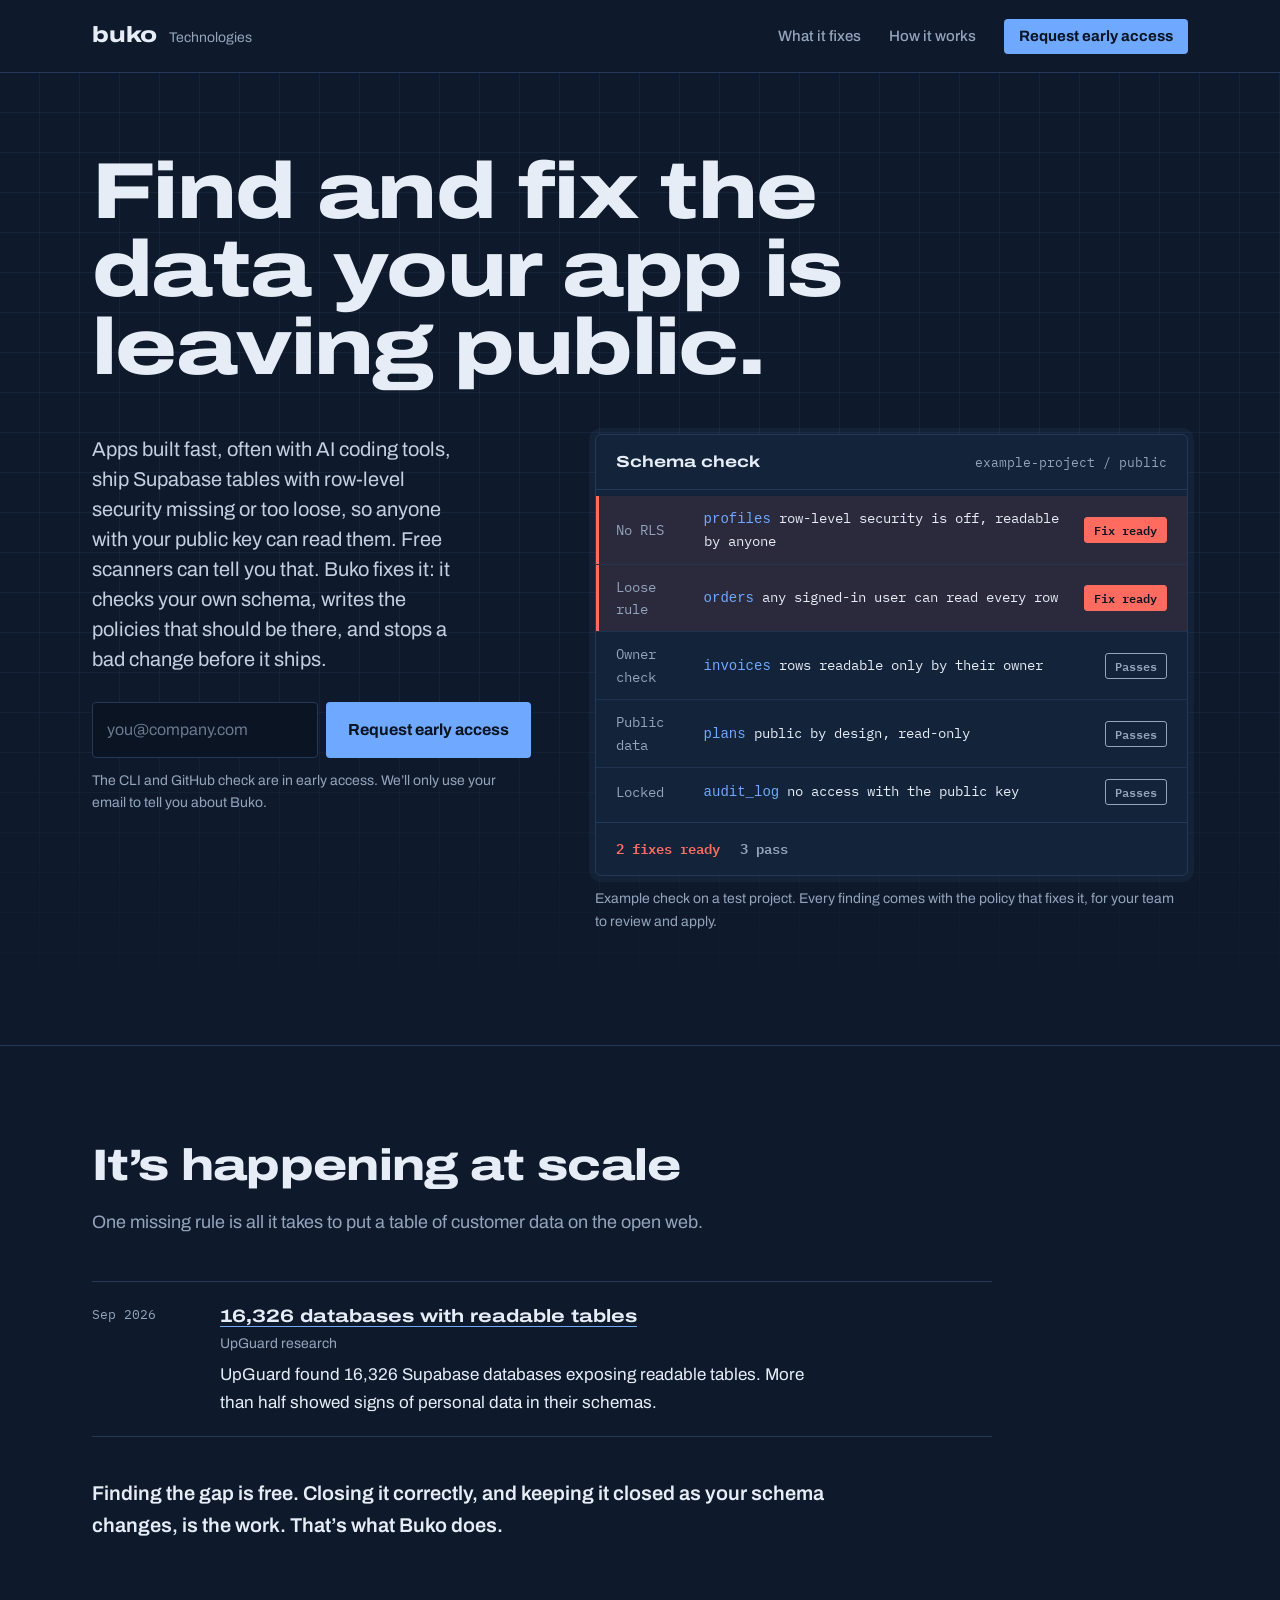
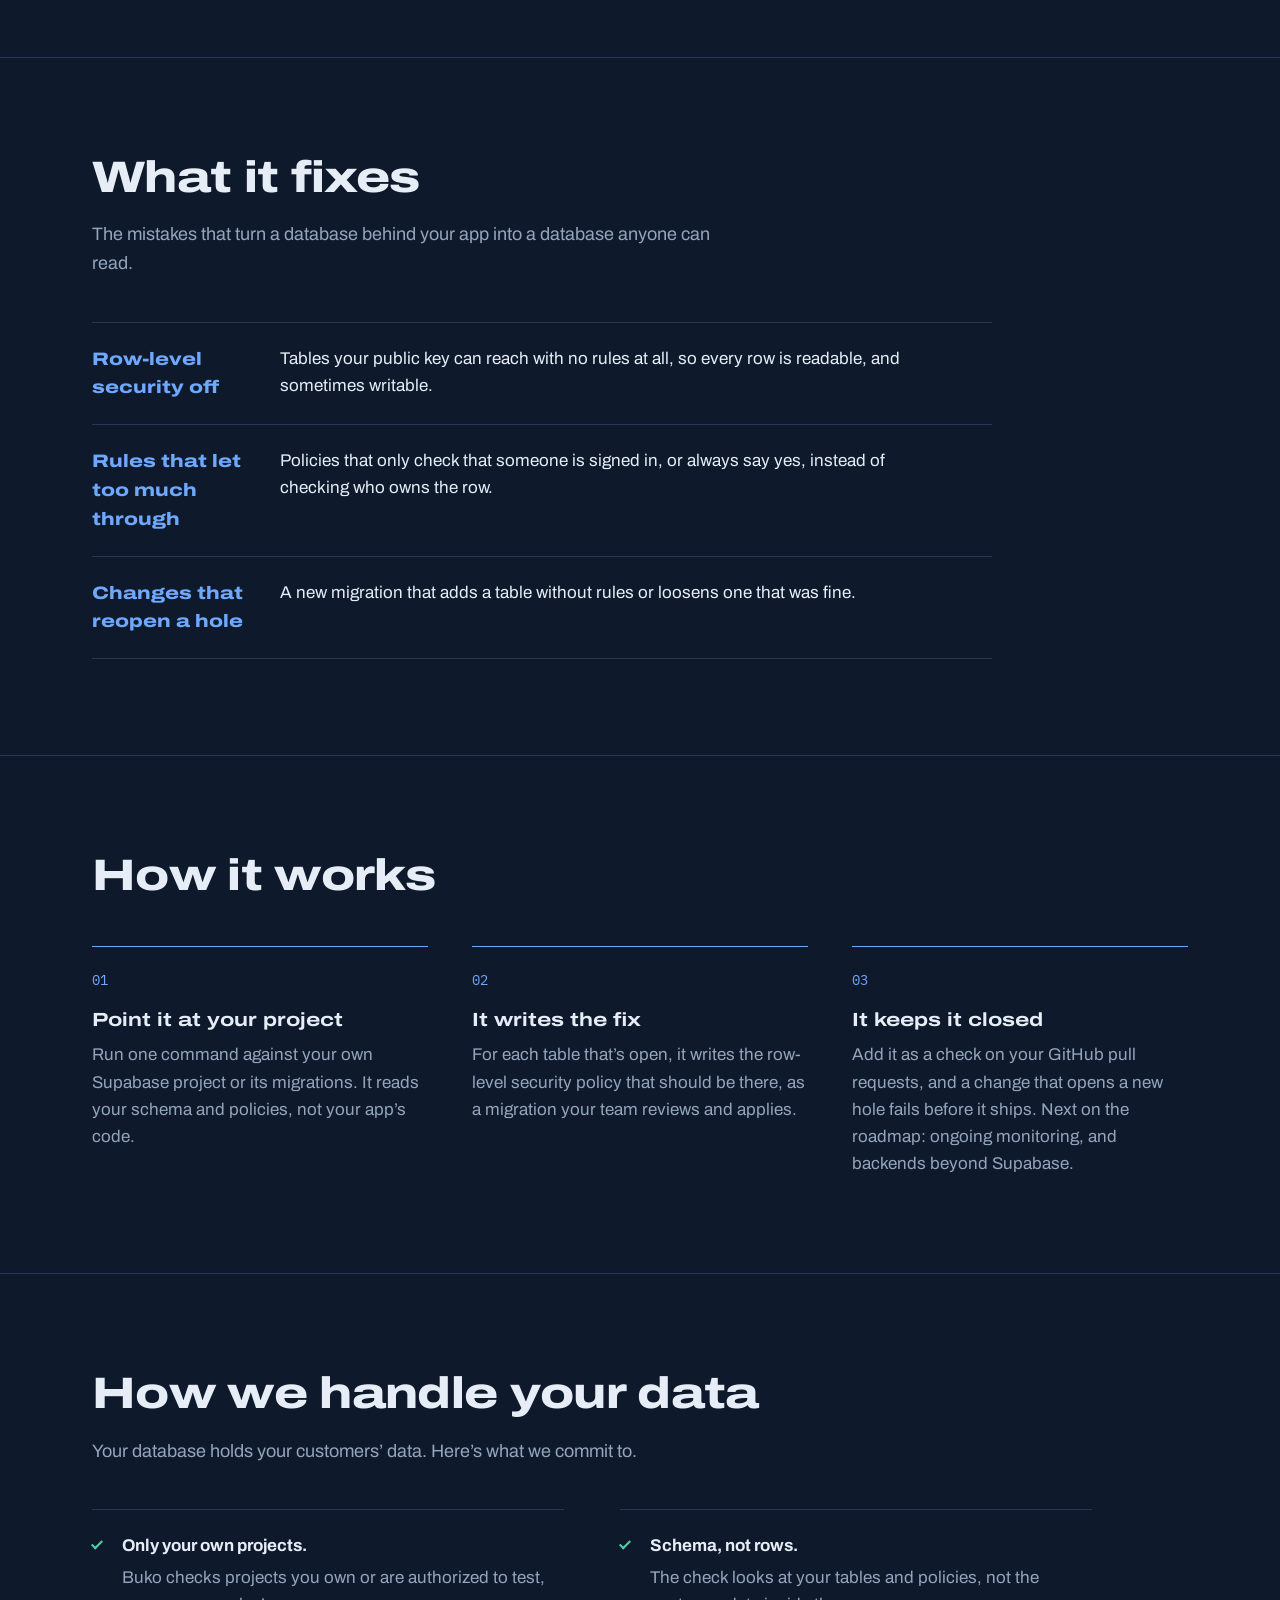
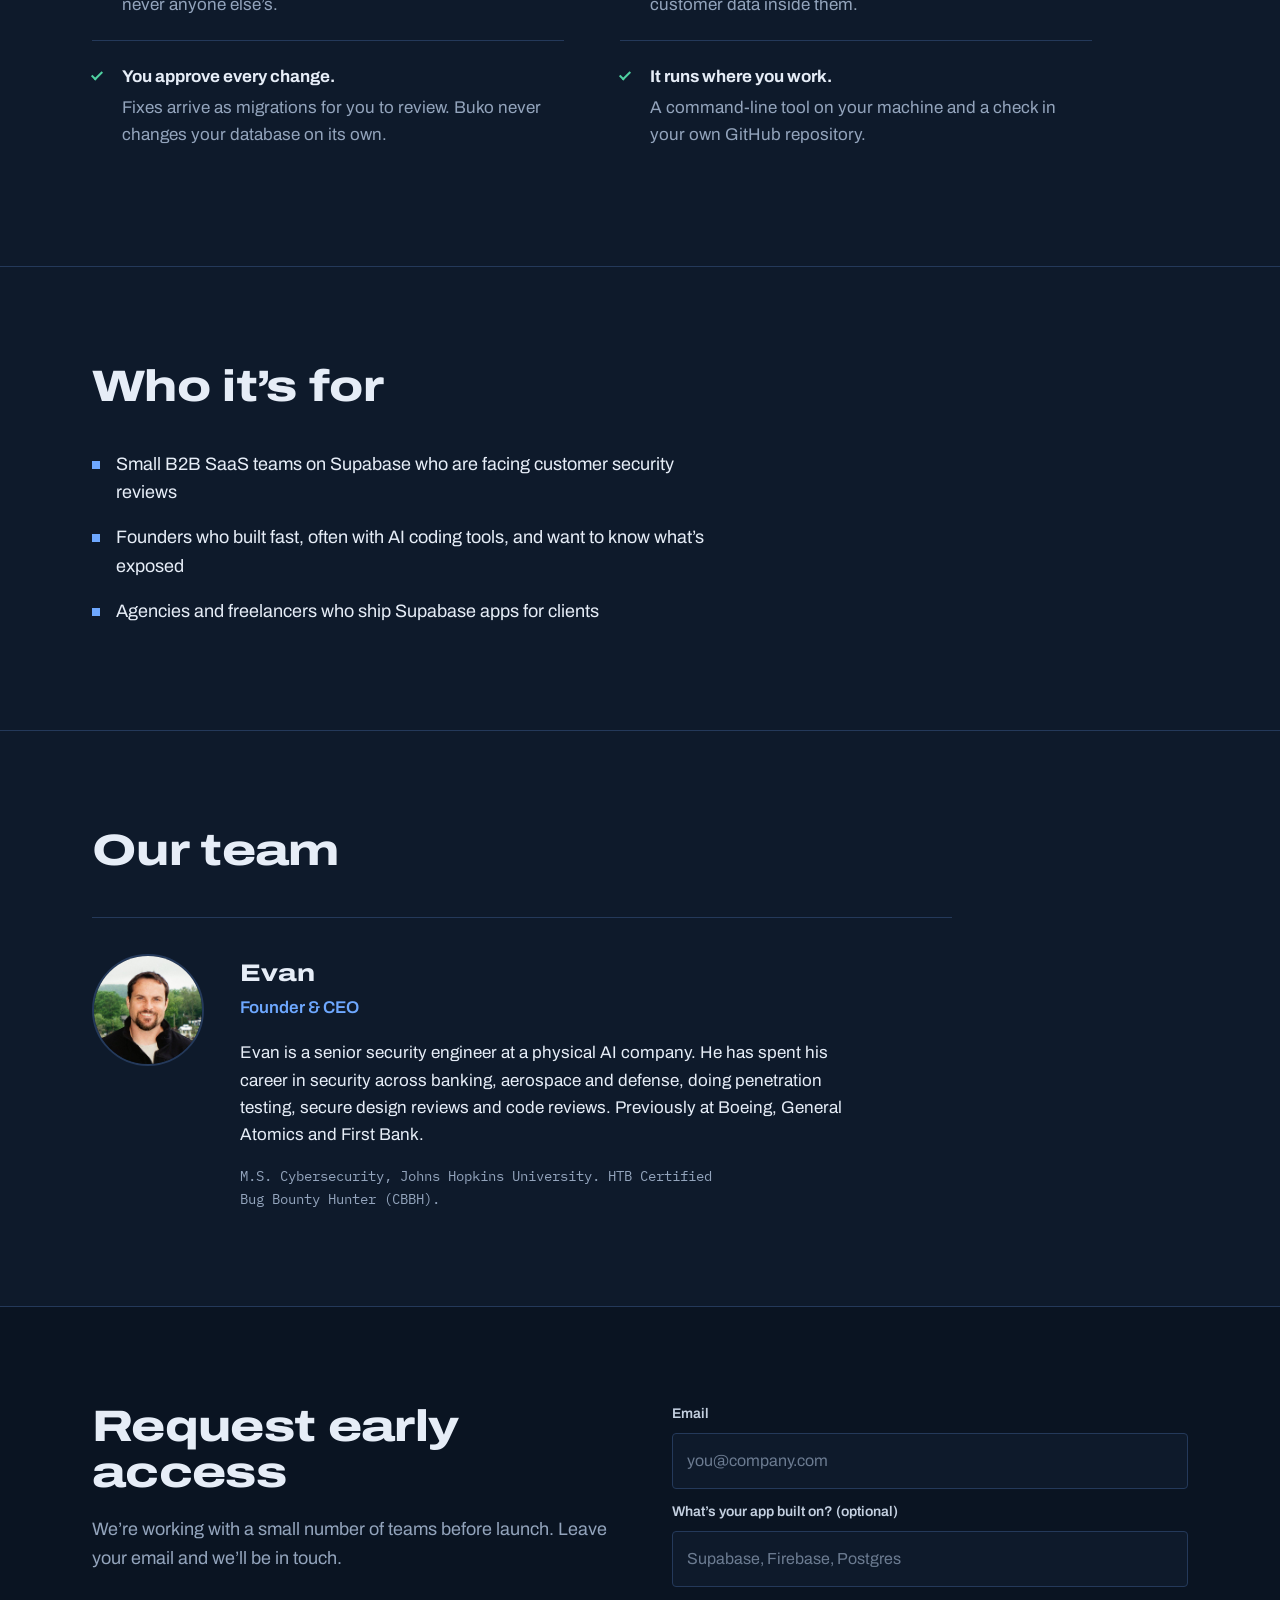
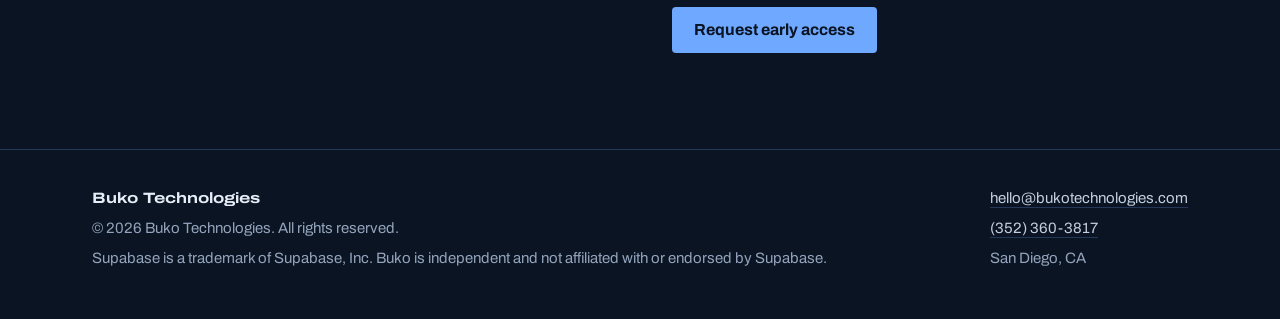
==== commit 147ffc69: "Rewrite site around the Supabase data-exposure fixer Co-Authored-By: Claude Opus 5.5 <noreply@anthro" ====
--- a/index.html
+++ b/index.html
@@ -5,8 +5,8 @@
   <meta charset="utf-8" />
   <meta name="viewport" content="width=device-width, initial-scale=1" />
 
-  <title>Buko Technologies: catch known firmware bugs in every release, with proof</title>
-  <meta name="description" content="Many firmware bugs aren&rsquo;t new: they&rsquo;re a known bug family turning up in a model or release nobody flagged. Buko is building an AI agent that checks every release for them and proves each bug with a confirmed crash. Request early access." />
+  <title>Buko Technologies: find and fix the Supabase data your app is leaving public</title>
+  <meta name="description" content="Apps built fast ship Supabase tables with missing or loose row-level security, so personal data is readable by anyone. Buko checks your own schema, writes the policies that fix it, and stops bad changes before they ship. Request early access." />
   <meta name="author" content="Buko Technologies" />
 
   <link rel="icon" href="images/favicon.png" type="image/png" />
@@ -27,7 +27,7 @@
         <span class="brand-by">Technologies</span>
       </a>
       <nav class="site-nav" aria-label="Main">
-        <a href="#looks-for">What it looks for</a>
+        <a href="#looks-for">What it fixes</a>
         <a href="#how">How it works</a>
         <a class="button button-small" href="#early-access">Request early access</a>
       </nav>
@@ -38,14 +38,15 @@
 
     <section class="hero">
       <div class="page">
-        <h1>Catch known bugs the moment they land in your firmware.</h1>
+        <h1>Find and fix the data your app is leaving public.</h1>
         <div class="hero-body">
           <div class="hero-copy">
             <p class="lede">
-              Many firmware bugs aren&rsquo;t new. They&rsquo;re a known bug family
-              turning up in a model or release nobody flagged. We&rsquo;re building an
-              AI agent that checks every release you ship for them and proves each
-              bug it finds: a crash in emulation and the input that causes it.
+              Apps built fast, often with AI coding tools, ship Supabase tables with
+              row-level security missing or too loose, so anyone with your public key
+              can read them. Free scanners can tell you that. Buko fixes it: it checks
+              your own schema, writes the policies that should be there, and stops a
+              bad change before it ships.
             </p>
             <form class="hero-form" action="https://formspree.io/f/xrpqrjne" method="POST">
               <input type="hidden" name="_subject" value="Buko early access request" />
@@ -56,25 +57,25 @@
               <input class="field" type="email" name="email" placeholder="you@company.com" required aria-label="Email address" />
               <button class="button" type="submit">Request early access</button>
             </form>
-            <p class="form-note">We&rsquo;ll only use your email to tell you about Buko.</p>
+            <p class="form-note">The CLI and GitHub check are in early access. We&rsquo;ll only use your email to tell you about Buko.</p>
           </div>
 
           <figure class="report" id="report">
-            <div class="sheet" role="img" aria-label="Example Buko report on a test router image: five possible bugs found, two confirmed with a crash in emulation, three ruled out.">
+            <div class="sheet" role="img" aria-label="Example Buko check on a test project: five tables checked, two need a fix and have one written, three pass.">
               <div class="sheet-head" aria-hidden="true">
-                <p class="sheet-title">Release report</p>
-                <p class="sheet-meta">example-router-2.4.bin</p>
+                <p class="sheet-title">Schema check</p>
+                <p class="sheet-meta">example-project / public</p>
               </div>
               <ol class="checks" aria-hidden="true">
-                <li class="is-confirmed"><span class="c-wall">Memory</span><span class="c-test"><code>httpd</code> known Host header overflow, now in this model</span><span class="c-result confirmed">Confirmed</span></li>
-                <li class="is-confirmed"><span class="c-wall">Injection</span><span class="c-test"><code>cgi</code> known NTP field injection, new in 2.4</span><span class="c-result confirmed">Confirmed</span></li>
-                <li><span class="c-wall">Memory</span><span class="c-test"><code>upnpd</code> packet length could wrap around</span><span class="c-result ruled">Ruled out</span></li>
-                <li><span class="c-wall">Format</span><span class="c-test"><code>logd</code> user text passed to a log format</span><span class="c-result ruled">Ruled out</span></li>
-                <li><span class="c-wall">Update</span><span class="c-test"><code>updater</code> firmware signature may be skipped</span><span class="c-result ruled">Ruled out</span></li>
+                <li class="is-confirmed"><span class="c-wall">No RLS</span><span class="c-test"><code>profiles</code> row-level security is off, readable by anyone</span><span class="c-result confirmed">Fix ready</span></li>
+                <li class="is-confirmed"><span class="c-wall">Loose rule</span><span class="c-test"><code>orders</code> any signed-in user can read every row</span><span class="c-result confirmed">Fix ready</span></li>
+                <li><span class="c-wall">Owner check</span><span class="c-test"><code>invoices</code> rows readable only by their owner</span><span class="c-result ruled">Passes</span></li>
+                <li><span class="c-wall">Public data</span><span class="c-test"><code>plans</code> public by design, read-only</span><span class="c-result ruled">Passes</span></li>
+                <li><span class="c-wall">Locked</span><span class="c-test"><code>audit_log</code> no access with the public key</span><span class="c-result ruled">Passes</span></li>
               </ol>
-              <p class="sheet-total" aria-hidden="true"><span>2 confirmed</span><span class="muted">3 ruled out</span></p>
+              <p class="sheet-total" aria-hidden="true"><span>2 fixes ready</span><span class="muted">3 pass</span></p>
             </div>
-            <figcaption>Example report from a test image. Each lead is checked against known bug families, and only confirmed bugs reach your team.</figcaption>
+            <figcaption>Example check on a test project. Every finding comes with the policy that fixes it, for your team to review and apply.</figcaption>
           </figure>
         </div>
       </div>
@@ -82,63 +83,42 @@
 
     <section class="section">
       <div class="page">
-        <h2>Finding them first is now the law</h2>
+        <h2>It&rsquo;s happening at scale</h2>
         <p class="section-intro">
-          The EU&rsquo;s Cyber Resilience Act covers almost every connected device sold
-          in Europe. Its reporting rules are already in force.
+          One missing rule is all it takes to put a table of customer data on the open web.
         </p>
         <ol class="escapes">
           <li>
-            <time datetime="2024-12">Dec 2024</time>
-            <div>
-              <h3><a href="https://digital-strategy.ec.europa.eu/en/policies/cyber-resilience-act">The Act enters into force</a></h3>
-              <p class="who">Regulation (EU) 2024/2847</p>
-              <p>Products with digital elements sold in the EU have to meet security requirements for as long as they&rsquo;re supported.</p>
-            </div>
-          </li>
-          <li>
             <time datetime="2026-09">Sep 2026</time>
             <div>
-              <h3><a href="https://digital-strategy.ec.europa.eu/en/policies/cra-reporting">Reporting begins</a></h3>
-              <p class="who">European Commission</p>
-              <p>Manufacturers must report actively exploited vulnerabilities in their products, with an early warning within 24 hours.</p>
-            </div>
-          </li>
-          <li>
-            <time datetime="2027-12">Dec 2027</time>
-            <div>
-              <h3><a href="https://commission.europa.eu/news-and-media/news/safer-and-more-secure-digital-products-2026-09-11_en">Full obligations apply</a></h3>
-              <p class="who">European Commission</p>
-              <p>Products must ship without known exploitable vulnerabilities, and manufacturers must handle new ones for the life of the product.</p>
+              <h3><a href="https://www.upguard.com/labs/research/everything-everywhere-systemic-data-exposure-in-supabase-apps">16,326 databases with readable tables</a></h3>
+              <p class="who">UpGuard research</p>
+              <p>UpGuard found 16,326 Supabase databases exposing readable tables. More than half showed signs of personal data in their schemas.</p>
             </div>
           </li>
         </ol>
         <p class="section-close">
-          Shipping a known exploitable bug is exactly what the Act rules out. A bug you find yourself is a fix. A bug someone else finds first can be a report to a regulator.
+          Finding the gap is free. Closing it correctly, and keeping it closed as your schema changes, is the work. That&rsquo;s what Buko does.
         </p>
       </div>
     </section>
 
     <section class="section" id="looks-for">
       <div class="page">
-        <h2>What it looks for</h2>
-        <p class="section-intro">The bug families that keep coming back, release after release, and turn a device into someone else&rsquo;s device.</p>
+        <h2>What it fixes</h2>
+        <p class="section-intro">The mistakes that turn a database behind your app into a database anyone can read.</p>
         <dl class="walls">
           <div>
-            <dt>Memory bugs</dt>
-            <dd>Overflows and use-after-free in the C code that handles outside input: web servers, network services, parsers.</dd>
+            <dt>Row-level security off</dt>
+            <dd>Tables your public key can reach with no rules at all, so every row is readable, and sometimes writable.</dd>
           </div>
           <div>
-            <dt>Command injection</dt>
-            <dd>Settings fields and admin pages whose input ends up in a shell command.</dd>
+            <dt>Rules that let too much through</dt>
+            <dd>Policies that only check that someone is signed in, or always say yes, instead of checking who owns the row.</dd>
           </div>
           <div>
-            <dt>Secrets and updates</dt>
-            <dd>Hard-coded passwords and keys, and update paths that install firmware without checking where it came from.</dd>
-          </div>
-          <div>
-            <dt>Old components</dt>
-            <dd>Outdated libraries and vendor SDKs inside the image, checked for whether the known bug can actually be reached.</dd>
+            <dt>Changes that reopen a hole</dt>
+            <dd>A new migration that adds a table without rules or loosens one that was fine.</dd>
           </div>
         </dl>
       </div>
@@ -149,16 +129,16 @@
         <h2>How it works</h2>
         <ol class="steps">
           <li>
-            <h3>Send a firmware image</h3>
-            <p>Start with one image, the same file you ship to devices. No source code needed.</p>
-          </li>
-          <li>
-            <h3>It checks for known bug families</h3>
-            <p>It unpacks and decompiles the image, looks for the bug families already found in other products and earlier releases, and runs every suspected match in emulation.</p>
-          </li>
-          <li>
-            <h3>You get proof, every release</h3>
-            <p>Each confirmed bug comes with where it is, the input that triggers it and the crash it causes. Leads that don&rsquo;t reproduce are dropped, so your team doesn&rsquo;t chase noise. Then it checks each new release as you ship it.</p>
+            <h3>Point it at your project</h3>
+            <p>Run one command against your own Supabase project or its migrations. It reads your schema and policies, not your app&rsquo;s code.</p>
+          </li>
+          <li>
+            <h3>It writes the fix</h3>
+            <p>For each table that&rsquo;s open, it writes the row-level security policy that should be there, as a migration your team reviews and applies.</p>
+          </li>
+          <li>
+            <h3>It keeps it closed</h3>
+            <p>Add it as a check on your GitHub pull requests, and a change that opens a new hole fails before it ships. Next on the roadmap: ongoing monitoring, and backends beyond Supabase.</p>
           </li>
         </ol>
       </div>
@@ -166,13 +146,13 @@
 
     <section class="section" id="trust">
       <div class="page">
-        <h2>How we handle your firmware</h2>
-        <p class="section-intro">Firmware is your product. Here&rsquo;s what we commit to.</p>
+        <h2>How we handle your data</h2>
+        <p class="section-intro">Your database holds your customers&rsquo; data. Here&rsquo;s what we commit to.</p>
         <ul class="promises">
-          <li><strong>It stays yours.</strong> Never shared, never used to train AI models, and deleted when you ask.</li>
-          <li><strong>It&rsquo;s analyzed in isolation.</strong> Each image runs in its own sealed environment with no outside network access.</li>
-          <li><strong>You hear about bugs first.</strong> We never publish or report a bug in your product without your agreement.</li>
-          <li><strong>On your own servers, if you need it.</strong> For teams that can&rsquo;t send firmware out, we&rsquo;re building a version that runs inside your environment.</li>
+          <li><strong>Only your own projects.</strong> Buko checks projects you own or are authorized to test, never anyone else&rsquo;s.</li>
+          <li><strong>Schema, not rows.</strong> The check looks at your tables and policies, not the customer data inside them.</li>
+          <li><strong>You approve every change.</strong> Fixes arrive as migrations for you to review. Buko never changes your database on its own.</li>
+          <li><strong>It runs where you work.</strong> A command-line tool on your machine and a check in your own GitHub repository.</li>
         </ul>
       </div>
     </section>
@@ -181,9 +161,9 @@
       <div class="page">
         <h2>Who it&rsquo;s for</h2>
         <ul class="audience">
-          <li>Product security teams at device makers who can&rsquo;t review every firmware release by hand</li>
-          <li>Manufacturers selling into the EU who have to ship without known exploitable vulnerabilities</li>
-          <li>Security consultancies and pen testers who assess connected devices</li>
+          <li>Small B2B SaaS teams on Supabase who are facing customer security reviews</li>
+          <li>Founders who built fast, often with AI coding tools, and want to know what&rsquo;s exposed</li>
+          <li>Agencies and freelancers who ship Supabase apps for clients</li>
         </ul>
       </div>
     </section>
@@ -199,14 +179,9 @@
             <p>
               Evan is a senior security engineer at a physical AI company. He has
               spent his career in security across banking, aerospace and defense,
-              with deep experience in C/C++ and binary analysis, the skills
-              firmware security runs on. Previously at Boeing, General Atomics and
-              First Bank.
+              doing penetration testing, secure design reviews and code reviews.
+              Previously at Boeing, General Atomics and First Bank.
             </p>
-            <blockquote>
-              &ldquo;Firmware is where the worst bugs hide and where the fewest people
-              look. I want every bug report to come with proof.&rdquo;
-            </blockquote>
             <p class="creds">M.S. Cybersecurity, Johns Hopkins University. HTB Certified Bug Bounty Hunter (CBBH).</p>
           </div>
         </article>
@@ -218,7 +193,7 @@
         <div>
           <h2>Request early access</h2>
           <p class="section-intro">
-            We&rsquo;re working with a small number of device makers before launch.
+            We&rsquo;re working with a small number of teams before launch.
             Leave your email and we&rsquo;ll be in touch.
           </p>
         </div>
@@ -230,8 +205,8 @@
           </div>
           <label for="ea-email">Email</label>
           <input class="field" id="ea-email" type="email" name="email" placeholder="you@company.com" required />
-          <label for="ea-devices">What kind of devices do you make? (optional)</label>
-          <input class="field" id="ea-devices" type="text" name="devices" placeholder="Routers, cameras, industrial controllers" />
+          <label for="ea-stack">What&rsquo;s your app built on? (optional)</label>
+          <input class="field" id="ea-stack" type="text" name="stack" placeholder="Supabase, Firebase, Postgres" />
           <button class="button" type="submit">Request early access</button>
         </form>
       </div>
@@ -244,6 +219,7 @@
       <div>
         <p class="footer-brand">Buko Technologies</p>
         <p>&copy; <span id="year">2026</span> Buko Technologies. All rights reserved.</p>
+        <p>Supabase is a trademark of Supabase, Inc. Buko is independent and not affiliated with or endorsed by Supabase.</p>
       </div>
       <div>
         <p><a href="mailto:hello@bukotechnologies.com">hello@bukotechnologies.com</a></p>
